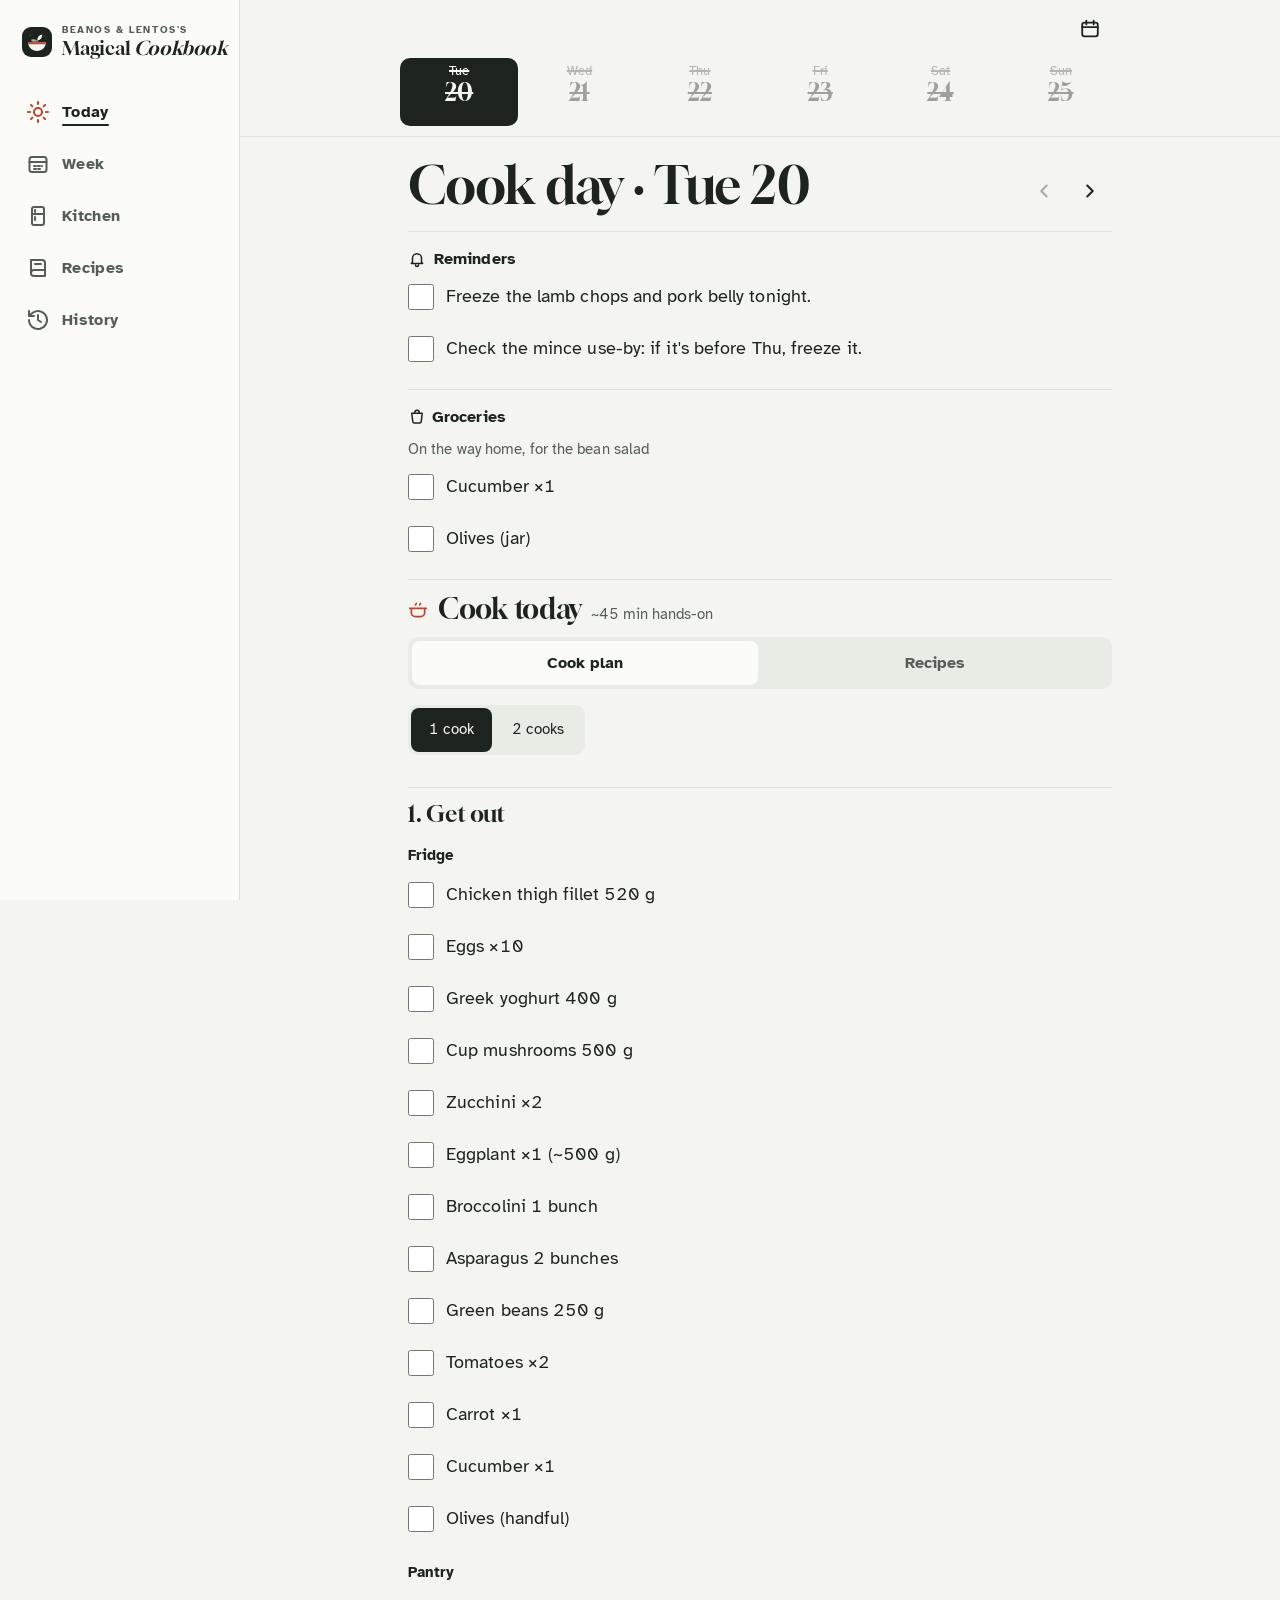
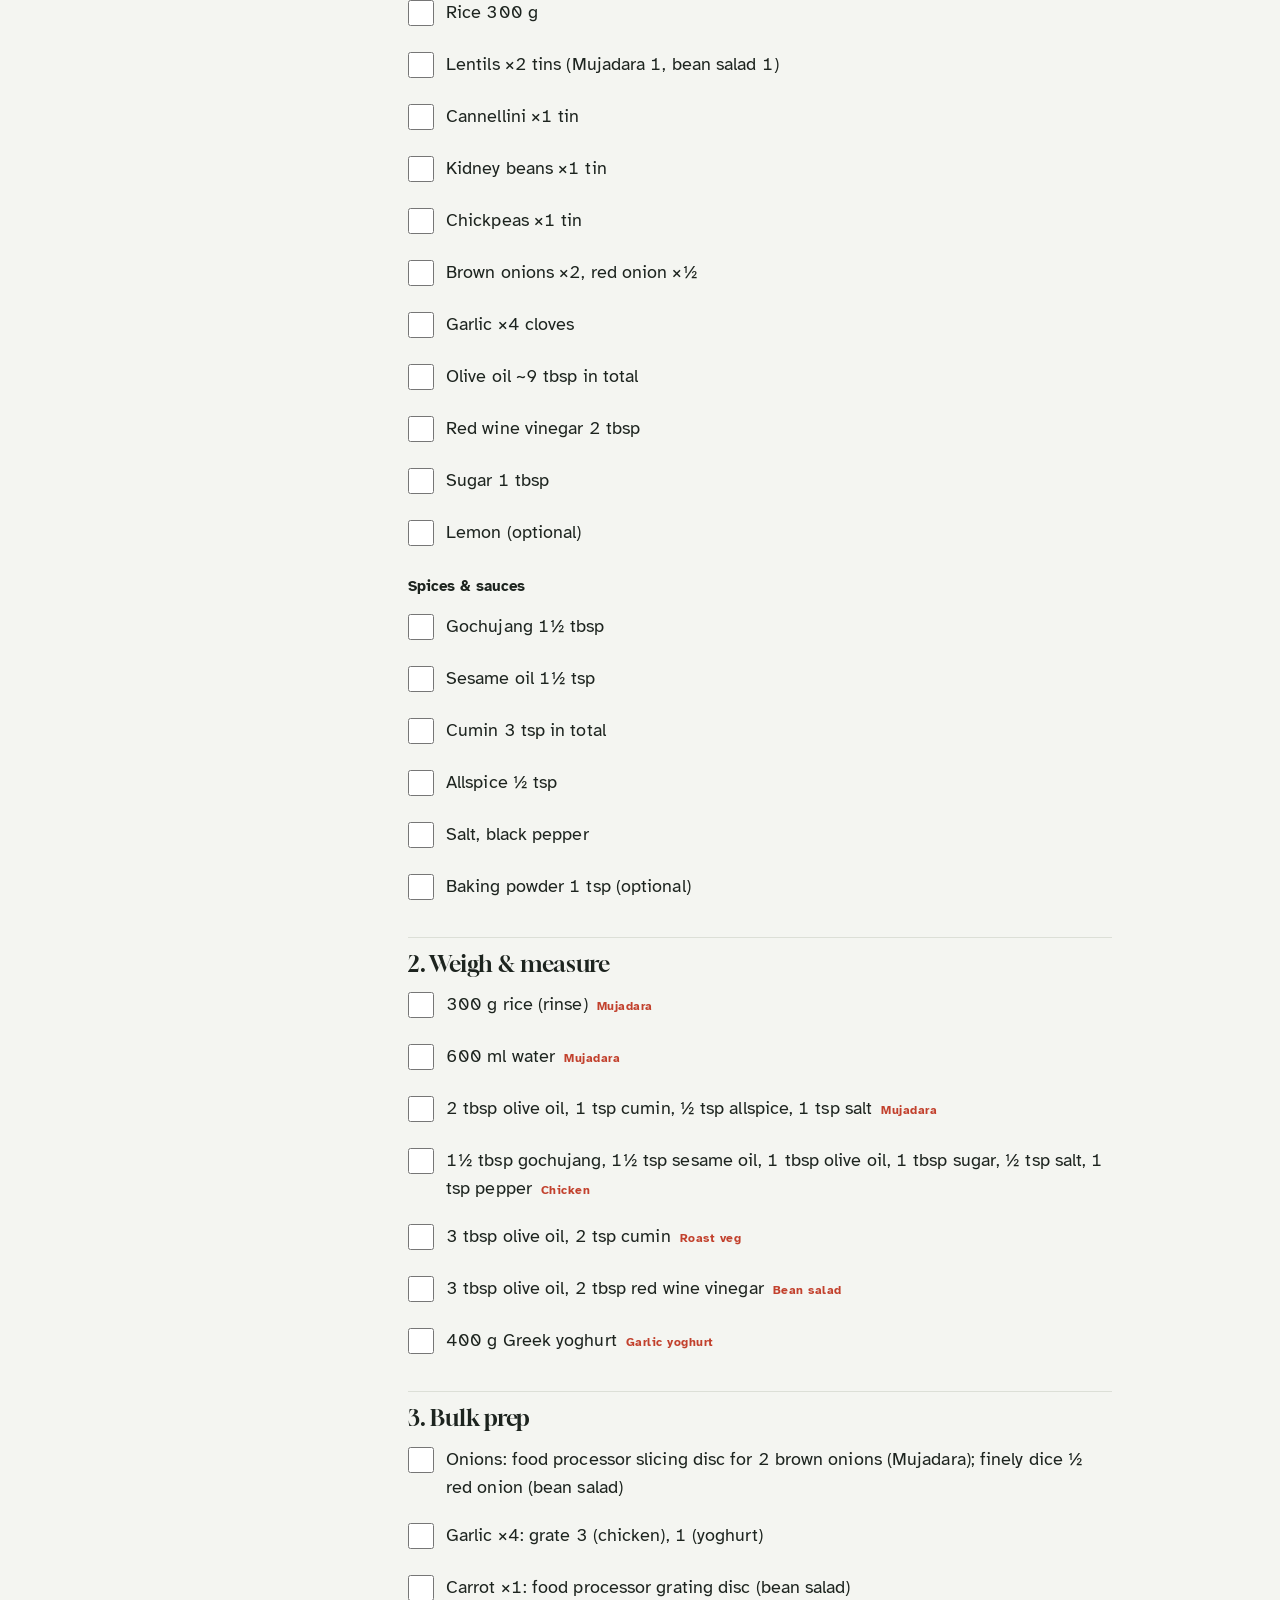
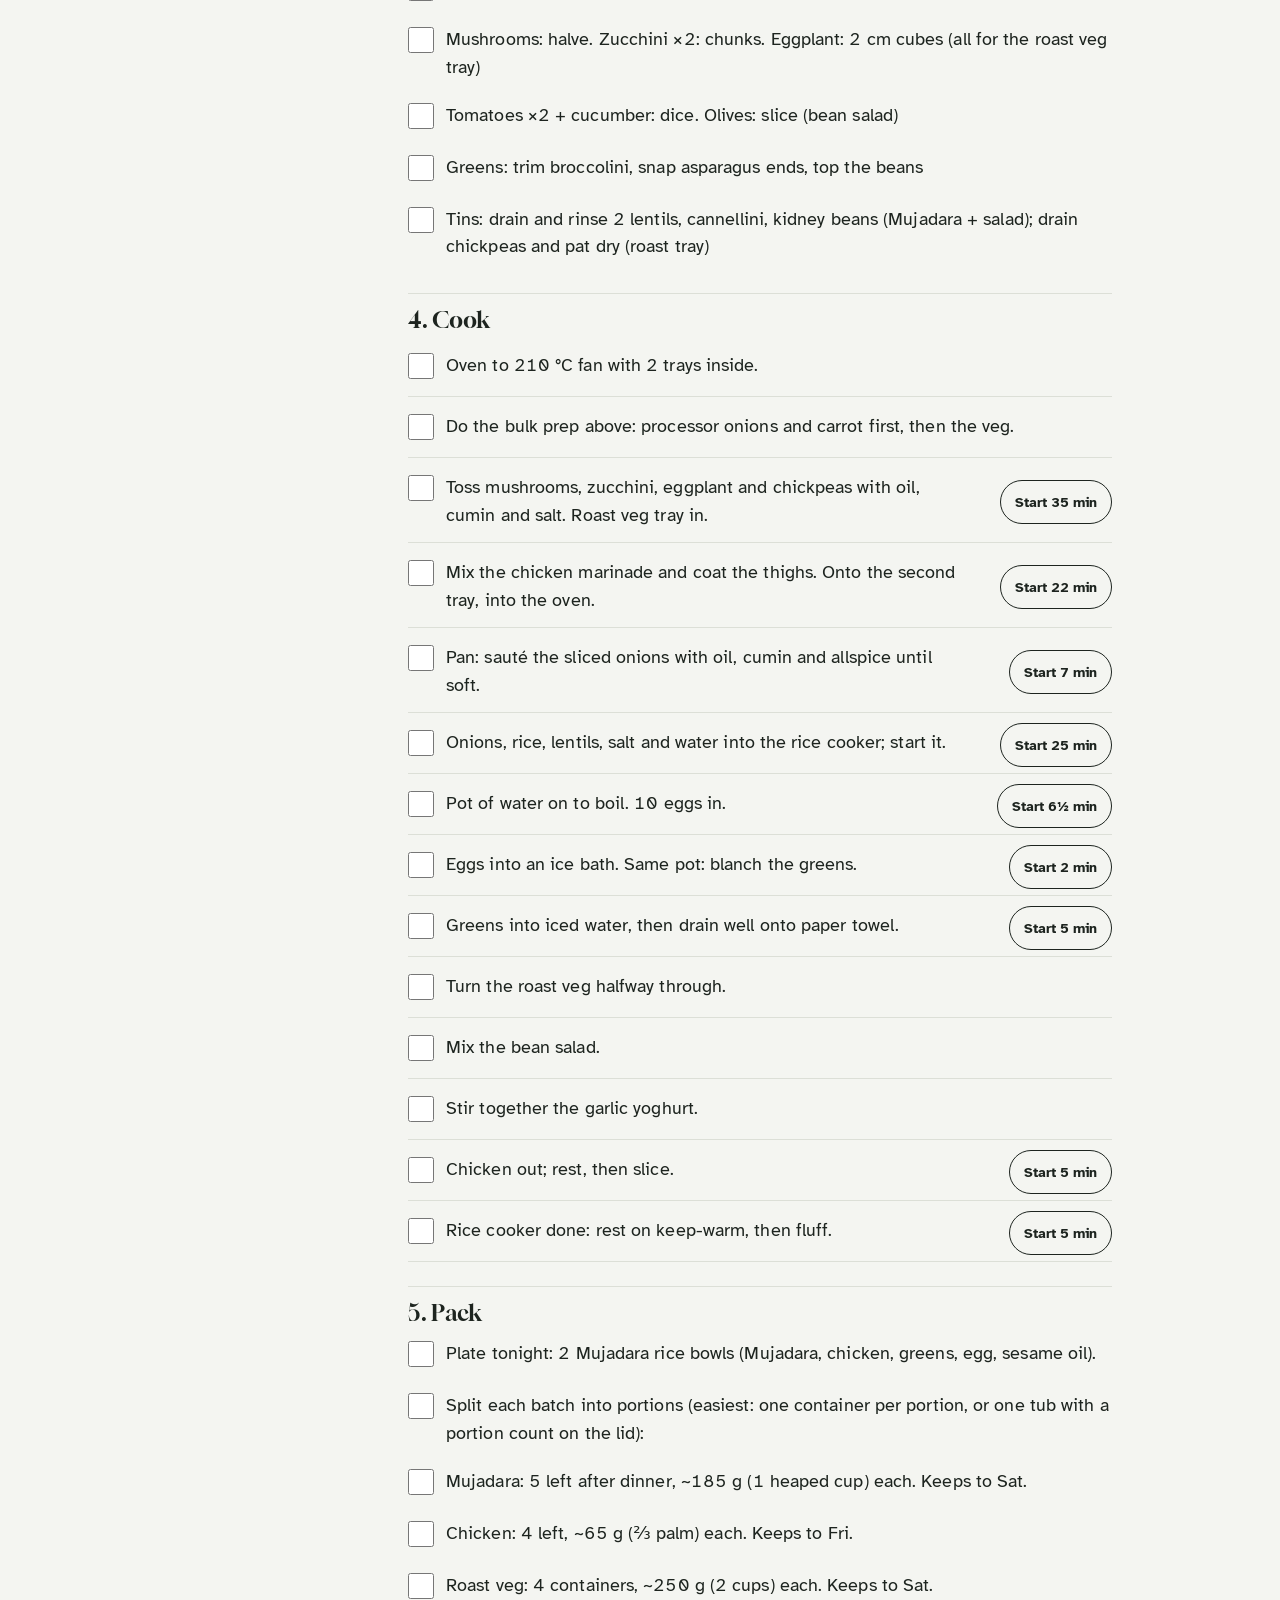
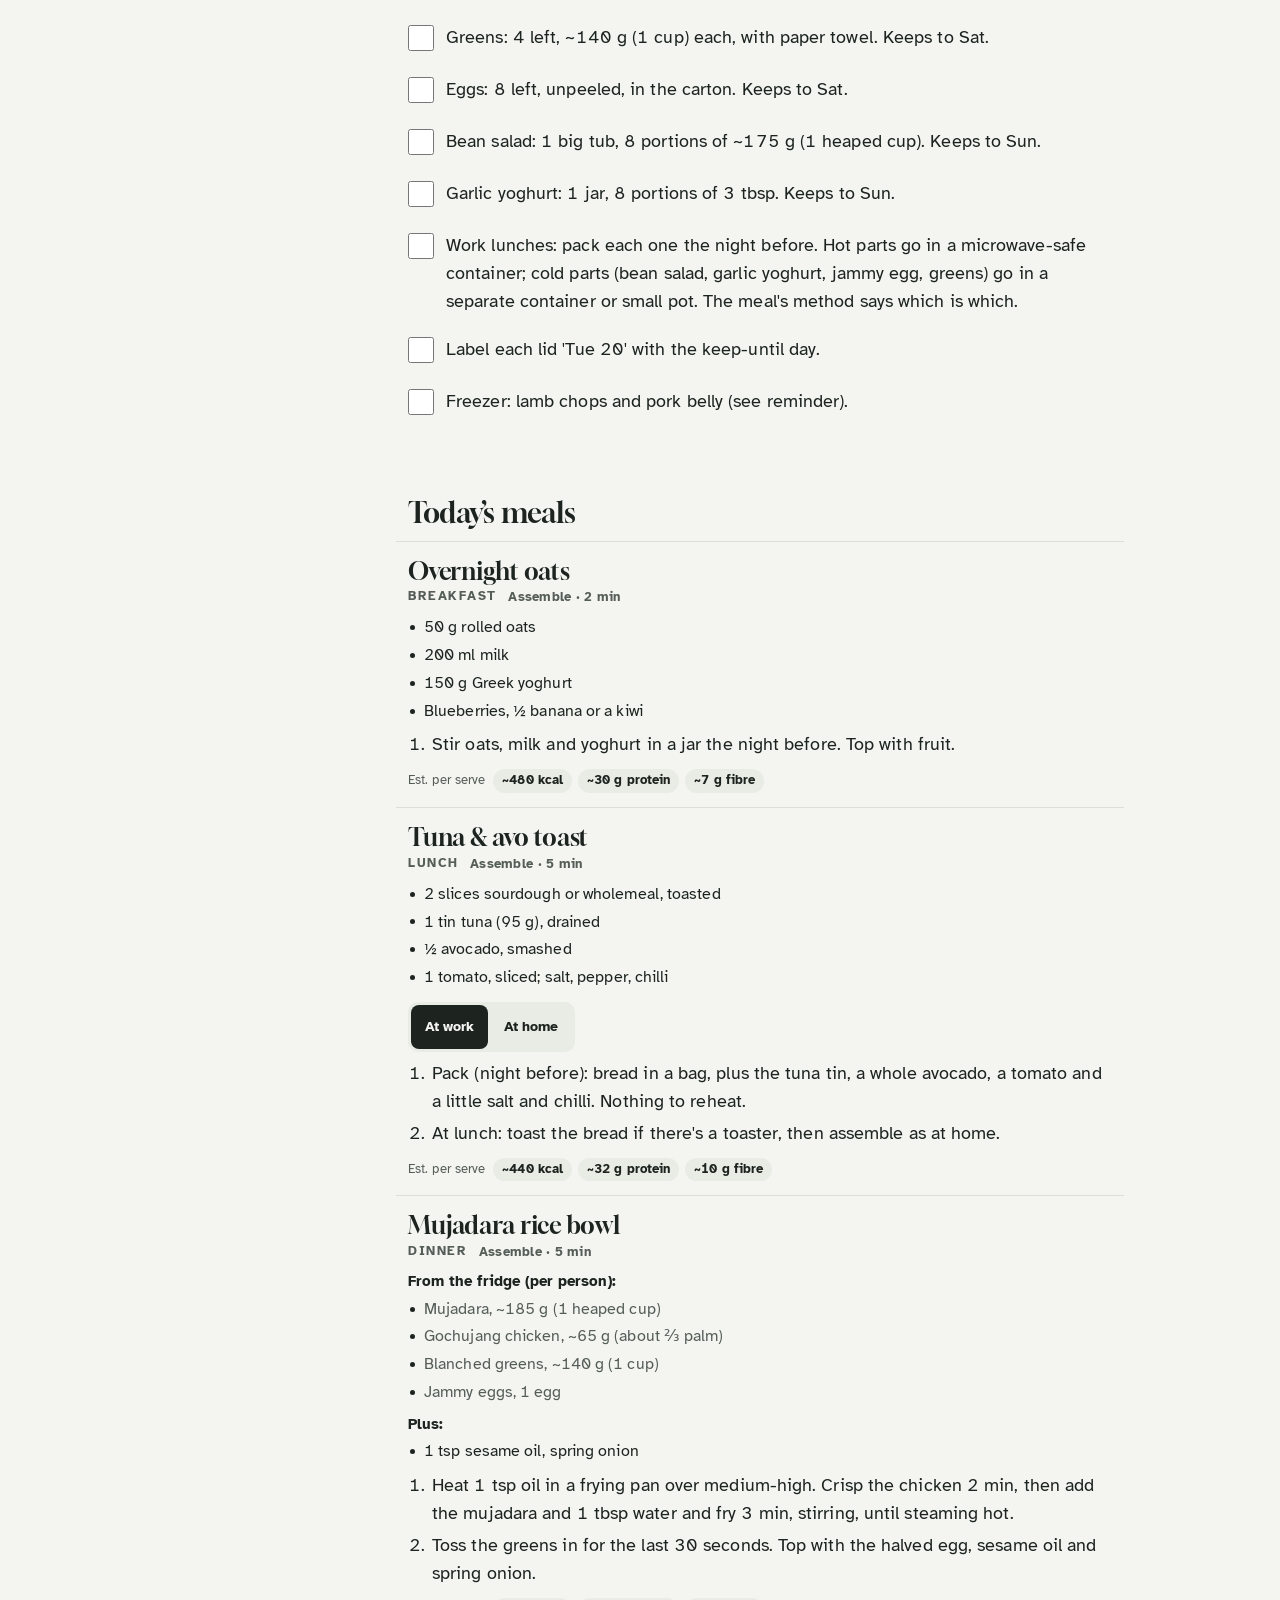
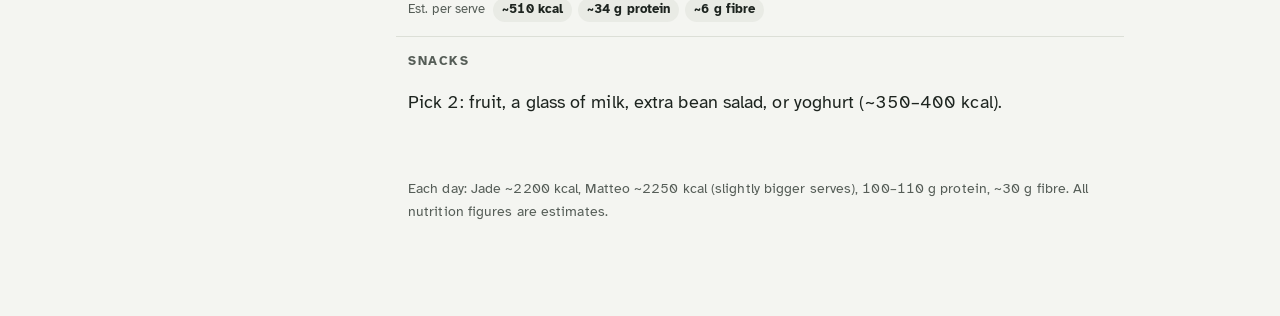
==== index.html @ d1dc0c1d "Cook days: weeknight dinners fold into the cook timeline (Thu mince pasta, ~50 min incl. dinner); we" ====
<!doctype html>
<html lang="en-AU">
<head>
<meta charset="utf-8">
<meta name="viewport" content="width=device-width,initial-scale=1,viewport-fit=cover">
<title>Beanos and Lentos's Magical Cookbook · Tue 20 – Sun 25 Oct 2026</title>
<link rel="preconnect" href="https://fonts.googleapis.com">
<link href="https://fonts.googleapis.com/css2?family=Atkinson+Hyperlegible:ital,wght@0,400;0,700;1,400&family=Gloock&display=swap" rel="stylesheet">
<link rel="icon" href="favicon.svg?v=9c01845cfa" type="image/svg+xml">
<link rel="icon" href="icons/favicon-32.png?v=9c01845cfa" sizes="32x32" type="image/png">
<link rel="apple-touch-icon" href="icons/apple-touch-icon.png?v=9c01845cfa">
<link rel="manifest" href="manifest.webmanifest?v=9c01845cfa">
<meta name="theme-color" content="#f4f5f1">
<meta name="apple-mobile-web-app-capable" content="yes">
<meta name="mobile-web-app-capable" content="yes">
<meta name="apple-mobile-web-app-title" content="Cookbook">
<link rel="stylesheet" href="styles.css?v=9c01845cfa">
</head>
<body>
<nav class="sidenav" aria-label="Sections">
  <a class="sn-brand" href="#today" aria-label="Beanos and Lentos's Magical Cookbook, Today"><img src="favicon.svg?v=9c01845cfa" alt="" width="36" height="36"><span class="sn-wm"><span class="wm-small">Beanos &amp; Lentos's</span><span class="wm-big">Magical <em>Cookbook</em></span></span></a>
  <div class="sn-links">
  <a href="#today" data-nav="today"><svg viewBox="0 0 24 24" width="24" height="24" aria-hidden="true"><circle cx="12" cy="12" r="4" fill="none" stroke="currentColor" stroke-width="2" stroke-linecap="round" stroke-linejoin="round"/><path d="M12 2v2M12 20v2M4.9 4.9l1.4 1.4M17.7 17.7l1.4 1.4M2 12h2M20 12h2M4.9 19.1l1.4-1.4M17.7 6.3l1.4-1.4" fill="none" stroke="currentColor" stroke-width="2" stroke-linecap="round" stroke-linejoin="round"/></svg><span>Today</span></a>
  <a href="#week" data-nav="week"><svg viewBox="0 0 24 24" width="24" height="24" aria-hidden="true"><rect x="3.5" y="5" width="17" height="15" rx="2.5" fill="none" stroke="currentColor" stroke-width="2" stroke-linecap="round" stroke-linejoin="round"/><path d="M3.5 10h17M8 14h2M12 14h2M16 14h0M8 17h2M12 17h2" fill="none" stroke="currentColor" stroke-width="2" stroke-linecap="round" stroke-linejoin="round"/></svg><span>Week</span></a>
  <a href="#kitchen" data-nav="kitchen"><svg viewBox="0 0 24 24" width="24" height="24" aria-hidden="true"><rect x="6" y="3" width="12" height="18" rx="2" fill="none" stroke="currentColor" stroke-width="2" stroke-linecap="round" stroke-linejoin="round"/><path d="M6 10h12M9 6v2M9 13v3" fill="none" stroke="currentColor" stroke-width="2" stroke-linecap="round" stroke-linejoin="round"/></svg><span>Kitchen</span></a>
  <a href="#recipes" data-nav="recipes"><svg viewBox="0 0 24 24" width="24" height="24" aria-hidden="true"><path d="M5 4h11a3 3 0 0 1 3 3v13H8a3 3 0 0 1-3-3z" fill="none" stroke="currentColor" stroke-width="2" stroke-linecap="round" stroke-linejoin="round"/><path d="M5 17a3 3 0 0 1 3-3h11M9 8h6" fill="none" stroke="currentColor" stroke-width="2" stroke-linecap="round" stroke-linejoin="round"/></svg><span>Recipes</span></a>
  <a href="#history" data-nav="history"><svg viewBox="0 0 24 24" width="24" height="24" aria-hidden="true"><path d="M3 12a9 9 0 1 0 3-6.7L3 8" fill="none" stroke="currentColor" stroke-width="2" stroke-linecap="round" stroke-linejoin="round"/><path d="M3 3v5h5M12 7v5l3 2" fill="none" stroke="currentColor" stroke-width="2" stroke-linecap="round" stroke-linejoin="round"/></svg><span>History</span></a>
  </div>
</nav>
<header class="top">
  <div class="bar">
    <img src="favicon.svg?v=9c01845cfa" alt="" width="32" height="32" class="logo">
    <a class="mid wordmark" href="#today" aria-label="Beanos and Lentos's Magical Cookbook, Today"><span class="wm-small">Beanos &amp; Lentos's</span><span class="wm-big">Magical <em>Cookbook</em></span></a>
    <button type="button" class="icon-btn" id="cal-btn" aria-label="Open calendar" aria-expanded="false" aria-controls="cal-pop"><svg viewBox="0 0 24 24" width="22" height="22" aria-hidden="true"><rect x="3.5" y="5" width="17" height="15" rx="2.5" fill="none" stroke="currentColor" stroke-width="2"/><path d="M3.5 10h17M8 3v4M16 3v4" fill="none" stroke="currentColor" stroke-width="2" stroke-linecap="round"/></svg></button>
  </div>
  <div class="pop pop-right" id="cal-pop" role="dialog" aria-label="Calendar" hidden><div id="cal"></div></div>
  <nav class="days" id="days" aria-label="Choose a day"></nav>
</header>
<main>
  <section class="view" id="v-today" aria-labelledby="today-title">
    <div class="dayhead"><h1 id="today-title">Today</h1><button type="button" class="icon-btn" id="day-prev" aria-label="Previous day"><svg viewBox="0 0 24 24" width="22" height="22" aria-hidden="true"><path d="M15 6l-6 6 6 6" fill="none" stroke="currentColor" stroke-width="2.2" stroke-linecap="round" stroke-linejoin="round"/></svg></button><button type="button" class="icon-btn" id="day-next" aria-label="Next day"><svg viewBox="0 0 24 24" width="22" height="22" aria-hidden="true"><path d="M9 6l6 6-6 6" fill="none" stroke="currentColor" stroke-width="2.2" stroke-linecap="round" stroke-linejoin="round"/></svg></button></div>
    <div id="today-body"><noscript><p>Turn on JavaScript to see the plan.</p></noscript></div>
  </section>
  <section class="view" id="v-week" aria-labelledby="week-title" hidden>
    <h1 id="week-title">This week <span class="h-sub">Tue 20 – Sun 25 Oct</span></h1>
    <div id="overview-body"></div>
  </section>
  <section class="view" id="v-kitchen" aria-labelledby="kitchen-title" hidden>
    <h1 id="kitchen-title">Kitchen</h1>
    <section class="block"><h2>In the fridge</h2><div id="fridge"></div></section>
    <section class="block"><h2>Freezer &amp; thaw</h2><div id="freezer"></div></section>
    <section class="block"><h2>Shopping</h2><div id="topup"></div></section>
  </section>
  <section class="view" id="v-recipes" aria-labelledby="recipes-title" hidden>
    <h1 id="recipes-title">Recipes</h1>
    <div id="all-recipes"></div>
  </section>
  <section class="view" id="v-history" aria-labelledby="history-title" hidden>
    <h1 id="history-title">History</h1>
    <ul class="archive" id="weeklist"></ul>
    <div id="repeat" class="repeat"></div>
  </section>
  <p class="small muted foot" id="targets"></p>
</main>
<nav class="tabbar" aria-label="Main">
  <a href="#today" data-nav="today"><svg viewBox="0 0 24 24" width="24" height="24" aria-hidden="true"><circle cx="12" cy="12" r="4" fill="none" stroke="currentColor" stroke-width="2" stroke-linecap="round" stroke-linejoin="round"/><path d="M12 2v2M12 20v2M4.9 4.9l1.4 1.4M17.7 17.7l1.4 1.4M2 12h2M20 12h2M4.9 19.1l1.4-1.4M17.7 6.3l1.4-1.4" fill="none" stroke="currentColor" stroke-width="2" stroke-linecap="round" stroke-linejoin="round"/></svg><span>Today</span></a>
  <a href="#week" data-nav="week"><svg viewBox="0 0 24 24" width="24" height="24" aria-hidden="true"><rect x="3.5" y="5" width="17" height="15" rx="2.5" fill="none" stroke="currentColor" stroke-width="2" stroke-linecap="round" stroke-linejoin="round"/><path d="M3.5 10h17M8 14h2M12 14h2M16 14h0M8 17h2M12 17h2" fill="none" stroke="currentColor" stroke-width="2" stroke-linecap="round" stroke-linejoin="round"/></svg><span>Week</span></a>
  <a href="#kitchen" data-nav="kitchen"><svg viewBox="0 0 24 24" width="24" height="24" aria-hidden="true"><rect x="6" y="3" width="12" height="18" rx="2" fill="none" stroke="currentColor" stroke-width="2" stroke-linecap="round" stroke-linejoin="round"/><path d="M6 10h12M9 6v2M9 13v3" fill="none" stroke="currentColor" stroke-width="2" stroke-linecap="round" stroke-linejoin="round"/></svg><span>Kitchen</span></a>
  <a href="#recipes" data-nav="recipes"><svg viewBox="0 0 24 24" width="24" height="24" aria-hidden="true"><path d="M5 4h11a3 3 0 0 1 3 3v13H8a3 3 0 0 1-3-3z" fill="none" stroke="currentColor" stroke-width="2" stroke-linecap="round" stroke-linejoin="round"/><path d="M5 17a3 3 0 0 1 3-3h11M9 8h6" fill="none" stroke="currentColor" stroke-width="2" stroke-linecap="round" stroke-linejoin="round"/></svg><span>Recipes</span></a>
  <a href="#history" data-nav="history"><svg viewBox="0 0 24 24" width="24" height="24" aria-hidden="true"><path d="M3 12a9 9 0 1 0 3-6.7L3 8" fill="none" stroke="currentColor" stroke-width="2" stroke-linecap="round" stroke-linejoin="round"/><path d="M3 3v5h5M12 7v5l3 2" fill="none" stroke="currentColor" stroke-width="2" stroke-linecap="round" stroke-linejoin="round"/></svg><span>History</span></a>
</nav>

<div class="toast" id="toast" role="status" aria-live="polite" hidden></div>
<a href="#today" class="timer-pill" id="timer-pill" hidden></a>
<script src="weeks/2026-10-20.data.js?v=9c01845cfa"></script>
<script src="weeks.js?v=9c01845cfa"></script>
<script src="app.js?v=9c01845cfa"></script>
</body>
</html>
---- styles.css ----
:root{--bg:#eef1ea;--card:#fff;--ink:#1f2a22;--mute:#4f5a52;--line:#d6ddd2;--acc:#a8402b;--acc-bg:#f7e4de;--herb:#3e6140;--herb-bg:#e1ebdd;--chip:#e4e9e0}
*{box-sizing:border-box}html{-webkit-text-size-adjust:100%}
body{margin:0;font:18px/1.55 "Atkinson Hyperlegible",system-ui,sans-serif;background:var(--bg);color:var(--ink);font-variant-numeric:tabular-nums}
::selection{background:var(--acc);color:#fff}
:focus-visible{outline:3px solid var(--acc);outline-offset:2px;border-radius:6px}
h1,h2,h3{font-family:"Young Serif",Georgia,serif;font-weight:400;line-height:1.2;text-wrap:balance}
h1{font-size:clamp(1.9rem,7vw,2.6rem);margin:20px 0 12px}
h2{font-size:1.4rem;margin:0 0 12px}
h3{font-size:1.2rem;margin:0 0 4px}
h4{font-size:.85rem;text-transform:uppercase;letter-spacing:.06em;color:var(--mute);margin:16px 0 6px}
a{color:var(--acc);text-underline-offset:3px}
.muted{color:var(--mute)}.small{font-size:.9rem}
.top{position:sticky;top:0;z-index:5;background:rgba(238,241,234,.97);border-bottom:1px solid var(--line)}
.bar{max-width:720px;margin:auto;display:flex;justify-content:space-between;align-items:center;padding:8px 16px 0;font-size:.95rem}
.back{font-weight:700;min-height:44px;display:inline-flex;align-items:center}
.back::before{content:"\2190\00a0"}
.range{color:var(--mute)}
.days{max-width:720px;margin:auto;display:grid;grid-template-columns:repeat(6,1fr);gap:6px;padding:8px 16px 12px}
.days button{font:inherit;border:1px solid var(--line);background:var(--card);color:var(--ink);border-radius:12px;padding:6px 0 4px;min-height:58px;cursor:pointer;display:flex;flex-direction:column;align-items:center;line-height:1.15}
.days button span{font-size:.8rem;color:var(--mute)}
.days button b{font-size:1.2rem}
.days button i{font-style:normal;font-size:.75rem;font-weight:700;color:var(--acc)}
.days button[aria-pressed=true]{background:var(--ink);border-color:var(--ink);color:#fff}
.days button[aria-pressed=true] span,.days button[aria-pressed=true] i{color:#fff}
main{max-width:720px;margin:auto;padding:0 16px 48px}
section{margin:0 0 28px}
.remind{background:var(--acc-bg);border-radius:12px;padding:12px 16px;margin:0 0 24px}
.remind strong{color:var(--acc)}
.remind ul{margin:4px 0 0}
.meal,.recipe{background:var(--card);border:1px solid var(--line);border-radius:14px;padding:16px;margin:0 0 12px}
.slot{margin:0 0 2px;font-weight:700;color:var(--herb);font-size:.9rem;text-transform:uppercase;letter-spacing:.05em}
.slot .muted{text-transform:none;letter-spacing:0;font-weight:400}
.uses{margin:2px 0 8px;font-size:.92rem;color:var(--mute)}
.meta{margin:0 0 4px;color:var(--mute);font-size:.92rem}
ul,ol{padding-left:1.3em;margin:6px 0}li{margin:4px 0}
ul.plain{list-style:disc}
.check{list-style:none;padding:0}
.check label{display:flex;gap:12px;align-items:flex-start;padding:6px 0;min-height:44px;cursor:pointer}
.check input{width:22px;height:22px;margin:2px 0 0;accent-color:var(--herb);flex:none}
.check input:checked+span{color:var(--mute);text-decoration:line-through}
ol.order{background:var(--card);border:1px solid var(--line);border-radius:14px;padding:12px 16px 12px 2.2em;margin:0}
ol.order li{margin:10px 0;padding-left:4px}
ol.order li::marker{font-weight:700;color:var(--acc)}
.quick{color:var(--ink)}
.nut{margin:10px 0 0;padding-top:8px;border-top:1px dashed var(--line);font-size:.88rem;color:var(--mute)}
.below{border-top:1px solid var(--line);padding-top:24px}
.scroll{overflow-x:auto}
table{width:100%;border-collapse:collapse;background:var(--card);border:1px solid var(--line);border-radius:12px;overflow:hidden;font-size:.95rem}
th,td{text-align:left;padding:10px;border-bottom:1px solid var(--line);vertical-align:top}
thead th{background:var(--chip)}
tbody th{white-space:nowrap;font-weight:700}
.fridge{list-style:none;padding:0}
.fridge li{display:flex;justify-content:space-between;gap:12px;padding:8px 0;border-bottom:1px solid var(--line)}
.ref details{background:var(--card);border:1px solid var(--line);border-radius:12px;margin:0 0 8px}
.ref summary{padding:12px 16px;min-height:44px;cursor:pointer;font-weight:700}
.ref .recipe,.ref .meal{border:0;margin:0;padding-top:0}
.ref .recipe h3,.ref .meal h3,.ref .meal .slot{display:none}
.two{display:grid;gap:20px}
@media (min-width:600px){.two{grid-template-columns:1fr 1fr}}
.quiet details summary{cursor:pointer;color:var(--mute);min-height:44px;display:flex;align-items:center}
.btn{display:inline-flex;align-items:center;min-height:44px;background:var(--acc);color:#fff;padding:10px 18px;border-radius:99px;font:700 .95rem "Atkinson Hyperlegible",system-ui,sans-serif;border:0;cursor:pointer}
.btn:hover{background:#8c3423}
.foot{margin-top:24px}
.archive{list-style:none;padding:0}
.archive li{border-bottom:1px solid var(--line)}
.archive a{display:block;padding:12px 0;text-decoration:none;color:var(--ink)}
.archive a b{color:var(--acc)}
.archive a span{display:block;font-size:.9rem;color:var(--mute)}
.grp{font:700 .85rem "Atkinson Hyperlegible",system-ui,sans-serif;text-transform:uppercase;letter-spacing:.06em;color:var(--mute);margin:16px 0 6px}
/* header controls */
.bar{display:grid;grid-template-columns:44px 1fr 44px;gap:8px;align-items:center;padding:8px 16px 0}
.mid{display:flex;flex-direction:column;align-items:center;line-height:1.2}
.mid .back{min-height:28px;font-size:.88rem}
.icon-btn{width:44px;height:44px;display:inline-flex;align-items:center;justify-content:center;border:1px solid var(--line);background:var(--card);color:var(--ink);border-radius:12px;cursor:pointer;font:inherit;font-size:1.3rem}
.icon-btn:hover,.icon-btn[aria-expanded=true]{border-color:var(--ink)}
.icon-btn.sm{width:40px;height:40px;border:0;background:none}
.top{position:sticky}
.pop{position:absolute;top:56px;z-index:10;background:var(--card);border:1px solid var(--line);border-radius:14px;box-shadow:0 4px 8px rgba(31,42,34,.08),0 16px 40px rgba(31,42,34,.14);padding:10px}
.pop-left{left:12px;min-width:220px}
.pop-right{right:12px;width:min(320px,calc(100vw - 24px))}
.top .bar,.top .pop{max-width:none}
.anchor{scroll-margin-top:150px}
html{scroll-behavior:smooth}
@media (prefers-reduced-motion:reduce){html{scroll-behavior:auto}}
/* calendar */
.cal-head{display:flex;align-items:center;justify-content:space-between;margin-bottom:6px}
.cal-grid{display:grid;grid-template-columns:repeat(7,1fr);gap:3px;text-align:center}
.dow{font-size:.78rem;color:var(--mute);padding:4px 0}
.cal-grid .day{font:inherit;font-size:.95rem;aspect-ratio:1;min-height:38px;display:flex;align-items:center;justify-content:center;border-radius:10px;border:1px solid transparent;background:none;color:var(--ink);text-decoration:none;position:relative;cursor:pointer}
.cal-grid .day[disabled]{color:#5f6a62;opacity:.75;cursor:default}
.cal-grid .plan{background:var(--herb-bg);color:var(--herb);font-weight:700}
.cal-grid .past{background:var(--chip);color:var(--ink)}
.cal-grid .cook::after{content:"";position:absolute;bottom:5px;width:6px;height:6px;border-radius:50%;background:var(--acc)}
.cal-grid .today{border-color:var(--acc);border-width:2px}
.cal-grid .sel{background:var(--ink);color:#fff}
.cal-key{display:flex;align-items:center;gap:6px;flex-wrap:wrap;font-size:.8rem;color:var(--mute);margin:10px 0 0}
.k{display:inline-block;width:12px;height:12px;border-radius:4px;margin-left:6px}
.k.plan{background:var(--herb-bg)}.k.cook{background:var(--acc);border-radius:50%;width:8px;height:8px}.k.today{border:2px solid var(--acc)}
/* grocery reminders */
.grocery{background:var(--herb-bg);border-radius:12px;padding:12px 16px;margin:0 0 24px}
.remind + .grocery{margin-top:-12px}
.grocery:first-child{margin-top:0}
.grocery strong{display:inline-flex;align-items:center;gap:6px;color:var(--herb)}
.grocery ul{margin:4px 0 0}
/* night-before */
.nightb{background:var(--card);border:2px solid var(--herb);border-radius:12px;padding:12px 16px;margin:0 0 24px}
.nightb strong{color:var(--herb)}
/* cook plan */
.tabs{display:flex;gap:4px;background:var(--chip);border-radius:12px;padding:4px;margin:0 0 16px}
.tabs button{flex:1;font:700 1rem "Atkinson Hyperlegible",system-ui,sans-serif;min-height:44px;border:0;border-radius:9px;background:none;color:var(--mute);cursor:pointer}
.tabs button[aria-selected=true]{background:var(--card);color:var(--ink);box-shadow:0 1px 3px rgba(31,42,34,.12)}
.seg{display:inline-flex;gap:2px;padding:3px;border:1px solid var(--line);border-radius:99px;background:var(--card);margin:0 0 8px}
.seg button{font:inherit;font-size:.95rem;min-height:40px;padding:0 18px;border:0;border-radius:99px;background:var(--card);color:var(--ink);cursor:pointer}
.seg button[aria-pressed=true]{background:var(--ink);color:#fff}
.step-h{font-size:1.25rem;margin:24px 0 6px;padding-top:12px;border-top:1px solid var(--line)}
.rtag{display:inline-block;font-size:.8rem;font-weight:700;color:var(--herb);background:var(--herb-bg);padding:1px 8px;border-radius:99px;margin-left:4px}
ol.cooklist{list-style:none;padding:0;counter-reset:c}
ol.cooklist li{display:flex;flex-wrap:wrap;align-items:center;gap:4px 10px;border-bottom:1px solid var(--line);padding:4px 0}
ol.cooklist li label{flex:1 1 220px}
.timer{font:700 .9rem "Atkinson Hyperlegible",system-ui,sans-serif;min-height:44px;padding:0 14px;border-radius:99px;border:1px solid var(--acc);background:var(--card);color:var(--acc);cursor:pointer;margin-left:34px;font-variant-numeric:tabular-nums}
.timer.run{background:var(--acc);color:#fff}
.timer.done{background:var(--herb);border-color:var(--herb);color:#fff}
.lanes{display:grid;gap:16px}
@media (min-width:640px){.lanes{grid-template-columns:1fr 1fr}}
.lane{background:var(--card);border:1px solid var(--line);border-radius:12px;padding:4px 12px 8px}
.lane h4{margin-top:10px}
/* out */
.meal.out{background:transparent;border-style:dashed}
.meal.out h3,.ov-slot.out .ov-meal{color:var(--mute)}
.out-note{margin:0;font-weight:700;color:var(--acc)}
.out-cell{color:var(--mute)}
/* overview */
.ov{display:grid;gap:12px}
@media (min-width:700px){.ov{grid-template-columns:1fr 1fr}}
.ov-day{background:var(--card);border:1px solid var(--line);border-radius:14px;padding:12px 14px}
.ov-day h3{margin-bottom:6px}
.ov-slot{border-top:1px solid var(--line);padding:8px 0}
.ov-meal{margin:0;font-weight:700}
.ov-refs{margin:2px 0;font-size:.9rem}
.ov-out{display:flex;align-items:center;gap:10px;min-height:44px;font-size:.95rem;cursor:pointer}
.ov-out input{width:22px;height:22px;accent-color:var(--acc)}
.ov-note input,#ov-text{width:100%;font:inherit;font-size:1rem;padding:10px 12px;border:1px solid var(--line);border-radius:10px;background:var(--bg);color:var(--ink)}
.sr{position:absolute;width:1px;height:1px;overflow:hidden;clip:rect(0 0 0 0);white-space:nowrap}
.tag{display:inline-block;font:700 .78rem "Atkinson Hyperlegible",system-ui,sans-serif;color:var(--herb);background:var(--herb-bg);padding:2px 8px;border-radius:99px;vertical-align:middle}
.tag.p{color:var(--acc);background:var(--acc-bg)}
/* toast + timer pill */
.toast{position:fixed;left:50%;bottom:20px;transform:translate(-50%,8px);opacity:0;pointer-events:none;max-width:calc(100vw - 32px);background:var(--ink);color:#fff;font:700 .95rem "Atkinson Hyperlegible",system-ui,sans-serif;padding:12px 18px;border-radius:12px;z-index:20;box-shadow:0 8px 24px rgba(31,42,34,.25);transition:opacity .25s ease,transform .25s cubic-bezier(.16,1,.3,1)}
.toast.show{opacity:1;transform:translate(-50%,0)}
@media (prefers-reduced-motion:reduce){.toast{transition:none}}
.timer-pill{position:fixed;right:16px;bottom:20px;z-index:15;background:var(--acc);color:#fff;font-weight:700;padding:12px 16px;border-radius:99px;text-decoration:none;box-shadow:0 4px 14px rgba(31,42,34,.25)}
/* collapsible recipe cards */
.rbar{display:flex;justify-content:space-between;align-items:center;gap:12px;margin:0 0 6px}
.rprog{margin:0;font-weight:700}
.linkbtn{font:700 .95rem "Atkinson Hyperlegible",system-ui,sans-serif;background:none;border:0;color:var(--acc);min-height:44px;padding:0 4px;cursor:pointer;text-decoration:underline;text-underline-offset:3px}
.rmeter{height:6px;background:var(--chip);border-radius:99px;overflow:hidden;margin:0 0 14px}
.rmeter span{display:block;height:100%;background:var(--herb);border-radius:99px;transition:width .4s cubic-bezier(.16,1,.3,1)}
.rcard{background:var(--card);border:1px solid var(--line);border-radius:14px;margin:0 0 10px;transition:background-color .3s ease-out,border-color .3s ease-out}
.rhead{display:flex;align-items:stretch}
.dtick{display:flex;align-items:center;justify-content:center;width:60px;flex:none;cursor:pointer;position:relative}
.dtick input{position:absolute;opacity:0;width:44px;height:44px;margin:0;cursor:pointer}
.dtick .box{width:30px;height:30px;border:2px solid var(--herb);border-radius:9px;display:flex;align-items:center;justify-content:center;color:#fff;transition:background-color .2s ease-out}
.dtick .box path{stroke-dasharray:24;stroke-dashoffset:24;transition:stroke-dashoffset .35s cubic-bezier(.16,1,.3,1) .05s}
.dtick input:checked+.box{background:var(--herb)}
.dtick input:checked+.box path{stroke-dashoffset:0}
.dtick input:focus-visible+.box{outline:3px solid var(--acc);outline-offset:2px}
.rtoggle{flex:1;display:grid;grid-template-columns:1fr auto;grid-template-rows:auto auto;column-gap:8px;align-items:center;text-align:left;font:inherit;color:var(--ink);background:none;border:0;padding:12px 14px 12px 0;min-height:64px;cursor:pointer}
.rname{font-family:"Young Serif",Georgia,serif;font-size:1.15rem;line-height:1.25}
.rmeta{grid-row:2;font-size:.88rem;color:var(--mute)}
.chev{grid-row:1/3;grid-column:2;color:var(--mute);transition:transform .3s cubic-bezier(.16,1,.3,1)}
.rcard.open .chev{transform:rotate(180deg)}
.rbody{display:grid;grid-template-rows:0fr;transition:grid-template-rows .35s cubic-bezier(.16,1,.3,1)}
.rcard.open .rbody{grid-template-rows:1fr}
.rin{overflow:hidden}
.rin .recipe{border:0;margin:0;padding:0 16px 16px}
.rcard.done{background:var(--bg);border-color:var(--herb-bg)}
.rcard.done .rname{color:var(--mute);text-decoration:line-through;text-decoration-thickness:2px}
.confetti{position:fixed;inset:0;width:100%;height:100%;pointer-events:none;z-index:30}
@keyframes pulse{0%{box-shadow:0 0 0 0 rgba(62,97,64,.45)}100%{box-shadow:0 0 0 14px rgba(62,97,64,0)}}
.rcard.pulse{animation:pulse .8s ease-out}
@media (prefers-reduced-motion:reduce){.rbody,.chev,.rmeter span,.dtick .box path{transition:none}}
.uses-h{margin:4px 0 0;font-size:.9rem;font-weight:700;color:var(--herb)}
ul.uses{margin:2px 0 8px;padding-left:1.2em;font-size:.95rem}
ul.uses li{margin:2px 0}
.fridge li{display:block}
.fr-top{display:flex;justify-content:space-between;gap:12px}
.fr-por{margin:2px 0 0;font-size:.9rem;color:var(--mute)}
/* cook-day done collapse */
.cookbody{display:grid;grid-template-rows:1fr;transition:grid-template-rows .4s cubic-bezier(.16,1,.3,1),opacity .3s ease-out}
.cookwrap.collapsed .cookbody{grid-template-rows:0fr;opacity:0}
.cookbar{width:100%;display:flex;align-items:center;gap:10px;min-height:56px;padding:10px 16px;margin:0 0 20px;border:1px solid var(--herb);border-radius:14px;background:var(--herb-bg);color:var(--herb);font:700 1rem "Atkinson Hyperlegible",system-ui,sans-serif;text-align:left;cursor:pointer}
.cookbar svg{flex:none;background:var(--herb);color:#fff;border-radius:50%;padding:3px}
.cb-t{flex:1;color:var(--ink)}
.cb-a{font-size:.9rem;color:var(--herb);text-decoration:underline;text-underline-offset:3px;white-space:nowrap}
@media (prefers-reduced-motion:reduce){.cookbody{transition:none}}
/* tickable reminder boxes */
.tb{padding:0;overflow:hidden}
.tb-body{display:grid;grid-template-rows:1fr;transition:grid-template-rows .4s cubic-bezier(.16,1,.3,1)}
.tb.collapsed .tb-body{grid-template-rows:0fr}
.tb .rin{padding:12px 16px 6px}
.tb.collapsed .rin{padding-top:0;padding-bottom:0}
.tb-title{display:flex;flex-wrap:wrap;align-items:center;gap:6px}
.tb-sub{flex-basis:100%;font-weight:400;color:var(--ink);font-size:.95rem}
.tb-list{margin:4px 0 0}
.tb-list label{min-height:48px;align-items:center}
.tb-list input{width:24px;height:24px;margin:0}
.tb-list li.tb-pop span{animation:tbpop .45s cubic-bezier(.16,1,.3,1)}
@keyframes tbpop{0%{transform:scale(1)}40%{transform:scale(1.05)}100%{transform:scale(1)}}
.tb-bar{width:100%;display:flex;align-items:center;gap:10px;min-height:52px;padding:10px 16px;border:0;font:700 1rem "Atkinson Hyperlegible",system-ui,sans-serif;text-align:left;cursor:pointer;color:var(--herb);
  background:var(--herb-bg) radial-gradient(circle at 1px 1px,rgba(62,97,64,.12) 1px,transparent 1.5px) 0 0/12px 12px}
.tb-bar[hidden]{display:none}
.tb-bar svg{flex:none;background:var(--herb);color:#fff;border-radius:50%;padding:3px;width:24px;height:24px}
.tb-msg{flex:1;color:var(--ink)}
.tb-a{font-size:.9rem;text-decoration:underline;text-underline-offset:3px}
.remind.tb .tb-bar{color:var(--acc)}
.tb.is-done{background:var(--herb-bg)}
.plainbox{margin:0}
@media (prefers-reduced-motion:reduce){.tb-body{transition:none}.tb-list li.tb-pop span{animation:none}}
.tb-body>.rin,.cookbody>.rin,.rbody>.rin{min-height:0}
/* ---- Tabs layout ---- */
body{padding-bottom:calc(76px + env(safe-area-inset-bottom))}
.top{padding-top:env(safe-area-inset-top)}
.logo{width:32px;height:32px;border-radius:8px;justify-self:center}
.mid .range{font-weight:700;color:var(--ink)}
.view h1{margin-top:20px}
.block{margin:0 0 28px}
.block h2{margin-top:8px}
.tabbar{position:fixed;left:0;right:0;bottom:0;z-index:12;display:grid;grid-template-columns:repeat(5,1fr);background:rgba(255,255,255,.97);border-top:1px solid var(--line);padding:4px 4px calc(4px + env(safe-area-inset-bottom));box-shadow:0 -4px 16px rgba(31,42,34,.06)}
.tabbar a{display:flex;flex-direction:column;align-items:center;justify-content:center;gap:2px;min-height:56px;border-radius:12px;text-decoration:none;color:var(--mute);font-size:.8rem;font-weight:700}
.tabbar a[aria-current=page]{color:var(--herb);background:var(--herb-bg)}
.tabbar a:hover{color:var(--ink)}
.timer-pill{bottom:calc(84px + env(safe-area-inset-bottom))}
.toast{bottom:calc(90px + env(safe-area-inset-bottom))}
.days a{font:inherit;border:1px solid var(--line);background:var(--card);color:var(--ink);border-radius:12px;padding:6px 0 4px;min-height:58px;display:flex;flex-direction:column;align-items:center;line-height:1.15;text-decoration:none}
.days a span{font-size:.8rem;color:var(--mute)}
.days a b{font-size:1.2rem}
.days a i{font-style:normal;font-size:.75rem;font-weight:700;color:var(--acc)}
.days a[aria-current=true]{background:var(--ink);border-color:var(--ink);color:#fff}
.days a[aria-current=true] span,.days a[aria-current=true] i{color:#fff}
/* ---- Unified collapsible ---- */
.cx{background:var(--card);border:1px solid var(--line);border-radius:14px;margin:0 0 10px}
.cx-h{width:100%;display:grid;grid-template-columns:1fr auto;grid-template-rows:auto auto;column-gap:8px;align-items:center;text-align:left;font:inherit;color:var(--ink);background:none;border:0;padding:12px 14px 12px 16px;min-height:60px;cursor:pointer}
.cx-t{font-family:"Young Serif",Georgia,serif;font-size:1.12rem;line-height:1.25}
.cx-m{grid-row:2;font-size:.88rem;color:var(--mute)}
.cx-h .chev{grid-row:1/3;grid-column:2}
.cx.open .chev,.tb:not(.collapsed) .tb-bar .chev,.cookwrap:not(.collapsed) .cookbar .chev{transform:rotate(180deg)}
.chev{color:var(--mute);transition:transform .3s cubic-bezier(.16,1,.3,1);flex:none}
.cx-b{display:grid;grid-template-rows:0fr;transition:grid-template-rows .35s cubic-bezier(.16,1,.3,1)}
.cx.open .cx-b{grid-template-rows:1fr}
.cx-b>.rin{min-height:0}
.cx .recipe,.cx .meal{border:0;margin:0;padding:0 16px 16px;background:none}
.cx .meal .slot{display:none}
h2.grp{font-size:1.2rem;margin:20px 0 10px}
.ov-refs{list-style:none;padding:0;margin:4px 0;font-size:.92rem}
.ov-refs li{margin:2px 0}
.ov-daylink{color:var(--ink);text-decoration:none}
.fr-top a{color:var(--ink);text-decoration-color:var(--line)}
.nightb.tb{border:2px solid var(--herb);padding:0}
.nightb .tb-title{color:var(--herb)}
@media (prefers-reduced-motion:reduce){.cx-b,.chev{transition:none}}
.cx-wrap{margin:0;font:inherit}
.ov-h{font-size:1.2rem;margin:0 0 6px}
/* ---- day header with arrows ---- */
body:not([data-view="today"]) .days{display:none}
.dayhead{display:grid;grid-template-columns:44px 1fr 44px;align-items:center;gap:8px;margin:16px 0 12px}
.dayhead h1{margin:0;text-align:center}
.dayhead .icon-btn:disabled{opacity:.35;cursor:default}
/* ---- desktop menu ---- */
@media (min-width:1024px){
  .tabbar{display:none}
  body{padding-bottom:32px}
  .logo{display:none}
  .timer-pill{bottom:24px}.toast{bottom:24px}
}
/* ---- container hierarchy: one level of cards, one done-bar pattern ---- */
.tb-bar,.cookbar{display:flex;align-items:center;gap:12px;width:100%;min-height:56px;padding:12px 16px;margin:0;border:0;border-radius:14px;
  background:var(--herb-bg);color:var(--ink);font:700 1rem "Atkinson Hyperlegible",system-ui,sans-serif;text-align:left;cursor:pointer}
.tb-bar:hover,.cookbar:hover{background:#d5e3d0}
.tb-msg,.cb-t{flex:1;color:var(--ink)}
.tb-a,.cb-a{font-size:.9rem;font-weight:700;color:var(--herb);text-decoration:none}
.tb-bar svg:first-child,.cookbar svg:first-child{flex:none;width:24px;height:24px;padding:3px;border-radius:50%;background:var(--herb);color:#fff}
.tb-bar .chev,.cookbar .chev{color:var(--herb)}
.tb.is-done{background:var(--herb-bg);border:0}
.tb.is-done:not(.collapsed) .tb-bar{border-radius:14px 14px 0 0}
.remind.tb.is-done .tb-bar{color:var(--ink)}
.cookwrap{margin:0 0 24px}
.cookwrap .cookbar{margin:0 0 16px}
.cookwrap.collapsed .cookbar{margin:0}
.cook > h2{margin-top:0}
.lane{background:none;border:0;border-radius:0;padding:0}
.lane h4{margin:8px 0 4px;padding-bottom:6px;border-bottom:2px solid var(--herb-bg)}
.rin .recipe{background:none}
.nightb.tb{border:2px solid var(--herb)}
.nightb.tb.is-done{border:0}
/* ---- top-of-Today boxes: one container style, tint + icon differ ---- */
:root{--stone-bg:#efece6;--stone:#5b554c;--dusk-bg:#e8ecf1;--dusk:#3d4f66}
.tb{border:0!important;border-radius:14px;margin:0 0 16px;padding:0}
.tb .rin{padding:14px 16px 8px}
.tb-title{display:flex;align-items:center;gap:8px;font-weight:700;font-size:1rem}
.tb-title .ic,.tb-title svg{flex:none}
.remind.tb{background:var(--stone-bg)}
.remind.tb .tb-title,.remind strong{color:var(--stone)}
.grocery.tb{background:var(--herb-bg)}
.grocery.tb .tb-title{color:var(--herb)}
.nightb.tb{background:var(--dusk-bg)}
.nightb.tb .tb-title{color:var(--dusk)}
.tb.is-done{background:var(--herb-bg)}
.tb-sub{flex-basis:100%;font-weight:400;color:var(--ink);font-size:.95rem;margin-top:2px}
.tb-title{flex-wrap:wrap}
.sec-h{display:flex;align-items:center;gap:8px}
.sec-h .ic{color:var(--acc);flex:none}
.cook{background:var(--card);border-radius:14px;padding:16px;border:1px solid var(--line)}
.cook .rcard{border-color:var(--line)}
.cookwrap .cookbar{border-radius:14px}

/* =====================================================================
   Redesign layer: "Magical Cookbook". Restrained palette, one accent
   (tomato), serif display (Gloock) + Atkinson Hyperlegible
   text, rules instead of boxes, one card level at most.
   ===================================================================== */
:root{--bg:#f4f5f1;--card:#fbfbf8;--ink:#1d241f;--mute:#555d57;--line:#dcdfd7;--acc:#c2412d;--acc-bg:#f5e4df;
  --herb:#2f3d33;--herb-bg:#e6e9e2;--chip:#e9ebe5;--stone-bg:transparent;--stone:#1d241f;--dusk-bg:transparent;--dusk:#1d241f;
  --display:"Gloock",Georgia,serif;--text:"Atkinson Hyperlegible",system-ui,sans-serif}
body{font-family:var(--text);background:var(--bg);color:var(--ink);letter-spacing:.005em}
h1,h2,h3,.rname,.cx-t,.wm-big{font-family:var(--display);font-weight:400;letter-spacing:-.01em}
h1{font-size:clamp(2.4rem,9vw,3.4rem);line-height:1.02}
h2{font-size:1.75rem;line-height:1.1}
h3{font-size:1.35rem}
h4,.slot,.uses-h,.grp{font-family:var(--text);font-size:.8rem!important;font-weight:700;letter-spacing:.12em;text-transform:uppercase;color:var(--mute)!important}
h2.grp{font-size:.8rem!important;margin:28px 0 4px}
.h-sub{display:block;font-family:var(--text);font-size:.95rem;letter-spacing:0;color:var(--mute);margin-top:6px}
.muted,.meta,.small{color:var(--mute)}
/* header + wordmark */
.top{background:rgba(244,245,241,.94);backdrop-filter:saturate(1.2) blur(10px);border-bottom:1px solid var(--line)}
.bar{grid-template-columns:44px 1fr 44px;padding:6px 16px 0;max-width:760px}
.wordmark{display:flex;flex-direction:column;align-items:flex-start;text-decoration:none;color:var(--ink);line-height:1;padding-left:4px;justify-self:start}
.wm-small{font-size:.75rem;font-weight:700;letter-spacing:.16em;text-transform:uppercase;color:var(--acc)}
.wm-big{font-family:var(--display);font-size:1.45rem;margin-top:3px;white-space:nowrap}
.wm-big em{font-style:italic}
.bar{grid-template-columns:auto 1fr 44px}
.logo{width:34px;height:34px;border-radius:9px}
.icon-btn{border:0;background:transparent;border-radius:10px}
.icon-btn:hover,.icon-btn[aria-expanded=true]{background:var(--chip);border:0}
/* day strip */
.days{gap:2px;padding:6px 12px 10px;max-width:760px}
.days a{border:0;background:transparent;border-radius:10px;min-height:56px;padding:6px 0}
.days a b{font-family:var(--display);font-weight:400;font-size:1.5rem}
.days a i{font-size:.75rem;letter-spacing:.08em;text-transform:uppercase}
.days a[aria-current=true]{background:var(--ink);color:var(--bg)}
main{max-width:760px}
/* day header: title left, arrows right */
.dayhead{grid-template-columns:1fr 44px 44px;gap:2px;margin:22px 0 18px;align-items:end}
.dayhead h1{text-align:left}
/* top-of-Today sections: rules, not tinted boxes */
.tb,.remind.tb,.grocery.tb,.nightb.tb,.tb.is-done{background:transparent!important;border:0!important;border-top:1px solid var(--line)!important;border-radius:0;margin:0}
.tb .rin{padding:14px 0 10px}
.tb-title{color:var(--ink)!important;font-size:1.02rem}
.tb-title .ic,.tb-title svg{color:var(--acc)}
.tb-sub{color:var(--mute)}
.tb-list label{min-height:46px}
.check input,.tb-list input{accent-color:var(--ink)}
.tb-bar,.cookbar{background:transparent;border-radius:0;padding:14px 0;min-height:56px}
.tb-bar:hover,.cookbar:hover{background:transparent}
.tb-bar:hover .tb-a,.cookbar:hover .cb-a{text-decoration:underline;text-underline-offset:3px}
.tb-bar svg:first-child,.cookbar svg:first-child{background:var(--ink);color:var(--bg)}
.tb-a,.cb-a,.tb-bar .chev,.cookbar .chev{color:var(--mute)}
.tb-msg,.cb-t{font-weight:700}
.tb.is-done:not(.collapsed) .tb-bar{border-radius:0}
#today-body > :last-child{margin-bottom:0}
/* cook section: no outer card, ruled */
.cookwrap{border-top:1px solid var(--line);margin:0 0 8px}
.cookwrap .cookbar{margin:0}
.cook{background:none;border:0;border-radius:0;padding:14px 0 8px}
.sec-h{font-size:1.75rem}
.sec-h .ic{color:var(--acc)}
.tabs{background:var(--chip);border-radius:10px}
.tabs button{border-radius:8px}
.tabs button[aria-selected=true]{box-shadow:none;background:var(--card)}
.seg{border:0;background:var(--chip);border-radius:10px;padding:3px}
.seg button{border-radius:8px;background:transparent}
.seg button[aria-pressed=true]{background:var(--ink);color:var(--bg)}
.step-h{font-family:var(--display);font-size:1.45rem;border-top:1px solid var(--line)}
.rtag{background:transparent;color:var(--acc);padding:0;font-size:.78rem;letter-spacing:.04em}
.timer{border-color:var(--ink);color:var(--ink);background:transparent}
.timer.run{background:var(--acc);border-color:var(--acc);color:#fff}
.timer.done{background:var(--ink);border-color:var(--ink)}
.lane h4{border-bottom:1px solid var(--line)}
.rmeter{height:3px;background:var(--line)}.rmeter span{background:var(--acc)}
.rcard,.cx{background:linear-gradient(var(--line),var(--line)) top/100% 1px no-repeat;border:0;border-radius:0;margin:0}
.rcard.done{background:transparent}
.rcard.done .rname{color:var(--mute)}
.dtick .box{border-color:var(--ink);border-radius:7px;width:26px;height:26px}
.dtick input:checked+.box{background:var(--ink)}
.rtoggle,.cx-h{padding-left:0;padding-right:0}
.cx-h{min-height:64px}
.cx-t{font-size:1.3rem}
.rin .recipe,.cx .recipe,.cx .meal{padding:0 0 18px}
/* meals: list, not cards */
.meal{background:linear-gradient(var(--line),var(--line)) top/100% 1px no-repeat;border:0;border-radius:0;padding:16px 0 14px;margin:0}
.meal h3{font-size:1.5rem;margin:2px 0 6px}
.meal.out{opacity:.75}
.out-note{color:var(--acc)}
.nut{border-top:0;padding-top:0;font-size:.85rem}
ul.uses{padding-left:0;list-style:none}
ul.uses li{padding-left:14px;position:relative}
ul.uses li::before{content:"";position:absolute;left:0;top:.65em;width:6px;height:6px;border-radius:50%;background:var(--acc)}
section > h2{margin-top:28px}
/* week */
.ov{gap:0}
.ov-day{background:linear-gradient(var(--ink),var(--ink)) top/100% 2px no-repeat;border:0;border-radius:0;padding:14px 0 6px;margin-bottom:18px}
.ov-h{font-size:1.6rem}
.ov-slot{border-top:1px solid var(--line)}
.ov-meal{font-family:var(--display);font-weight:400;font-size:1.3rem}
.ov-note input,#ov-text{background:var(--card);border-color:var(--line);border-radius:10px}
.ov-out input{accent-color:var(--acc)}
.tag,.tag.p{background:transparent;padding:0 0 0 2px;font-size:.7rem;letter-spacing:.1em;text-transform:uppercase;color:var(--acc)}
.tag{color:var(--mute)}
@media (min-width:760px){.ov{grid-template-columns:1fr 1fr;column-gap:32px}}
/* kitchen / history */
.fridge li{border-bottom:1px solid var(--line);padding:12px 0}
.fr-top a{font-family:var(--display);font-size:1.2rem;text-decoration:none}
.archive a b{color:var(--ink);font-family:var(--display);font-weight:400;font-size:1.3rem}
.block{border-top:2px solid var(--ink);padding-top:6px}
.btn{background:var(--ink);border-radius:10px}
.btn:hover{background:#000}
.linkbtn{color:var(--ink)}
/* tab bar */
.tabbar{background:rgba(251,251,248,.97);box-shadow:none;border-top:1px solid var(--line)}
.tabbar a{color:var(--mute);font-weight:700;letter-spacing:.02em;position:relative}
.tabbar a[aria-current=page]{background:transparent;color:var(--ink)}
.tabbar a span{position:relative}
.tabbar a[aria-current=page] span::after{content:"";position:absolute;left:0;right:0;bottom:-4px;height:2px;border-radius:2px;background:var(--ink)}
.tabbar a[aria-current=page] svg{color:var(--acc)}
/* popovers */
.pop{border-radius:12px}
.cal-grid .plan{background:var(--chip);color:var(--ink)}
.cal-grid .sel{background:var(--ink);color:var(--bg)}
.k.plan{background:var(--chip)}
/* motion: one authored moment — view change */
@media (prefers-reduced-motion:no-preference){
  .view:not([hidden]){animation:viewIn .32s cubic-bezier(.16,1,.3,1)}
  @keyframes viewIn{from{opacity:0;transform:translateY(6px)}to{opacity:1;transform:none}}
}

.meal .slot{margin:0 0 8px}
.meal h3{margin:0 0 2px}
/* rules hang slightly past the text column */
.meal,.cx,.rcard,.ov-day{padding-left:12px!important;padding-right:12px!important;margin-left:-12px!important;margin-right:-12px!important}
.dayhead h1{font-size:clamp(2.1rem,8.4vw,3.2rem);text-wrap:balance}
.sec-h{display:flex;align-items:baseline;flex-wrap:wrap;gap:4px 10px}
.sec-h .ic{align-self:center}
.sec-h .muted{font-family:var(--text);font-size:.95rem;letter-spacing:0}
@media (min-width:760px){.ov{column-gap:56px}}
.fr-top>span:last-child,.fr-top .muted{white-space:nowrap;font-size:.9rem;color:var(--mute)}
/* effort labels: fresh cook vs assemble */
.eff{display:inline-flex;align-items:center;gap:5px;font:700 .8rem var(--text);letter-spacing:.02em;text-transform:none;color:var(--mute);vertical-align:middle;white-space:nowrap}
.eff.cook{color:var(--acc);background:var(--acc-bg);padding:3px 9px 3px 7px;border-radius:999px}
.eff .ic{flex:none}
.slot .eff{margin-left:6px}
.ov-meal .eff{margin-top:6px}
.days a{position:relative}
.fdot{position:absolute;top:6px;right:calc(50% - 22px);width:6px;height:6px;border-radius:50%;background:var(--acc)}
.days a[aria-current=true] .fdot{background:#f08a75}
.cal-grid .fresh{box-shadow:inset 0 -3px 0 var(--acc)}
.k.fresh{background:var(--acc)}
.ov-meal .out-note{font:700 .85rem var(--text);letter-spacing:.02em;margin-left:6px}
.eff.cook{color:#a8341f}
.top{background:var(--bg)!important;-webkit-backdrop-filter:none;backdrop-filter:none}

/* ---- Fluid type + phone ergonomics (desktop sizes unchanged at the top of each clamp) ---- */
h1{font-size:clamp(1.9rem,1.2rem + 3.2vw,3.4rem)}
.dayhead h1{font-size:clamp(1.65rem,1rem + 3vw,3.2rem);line-height:1.05}
h2,.sec-h{font-size:clamp(1.35rem,1.05rem + 1.4vw,1.75rem)}
.meal h3{font-size:clamp(1.2rem,1rem + .9vw,1.5rem)}
.ov-h{font-size:clamp(1.3rem,1.05rem + 1.1vw,1.6rem)}
.ov-meal{font-size:clamp(1.12rem,.98rem + .6vw,1.3rem)}
.step-h{font-size:clamp(1.2rem,1rem + .9vw,1.45rem)}
.cx-t{font-size:clamp(1.12rem,.98rem + .6vw,1.3rem)}
.wm-big{font-size:clamp(1.12rem,.95rem + .8vw,1.45rem)}
.days a b{font-size:clamp(1.15rem,.85rem + 1.4vw,1.5rem)}
@media (max-width:767px){
  main{padding-left:18px;padding-right:18px}
  .bar{padding:4px 12px 0 14px;gap:8px;min-height:48px}
  .logo{width:28px;height:28px;border-radius:8px}
  .wm-small{display:none}
  .wm-big{margin-top:0}
  .days{padding:2px 8px 6px;gap:2px}
  .days a{min-height:44px;padding:4px 0;border-radius:9px;gap:0}
  .days a span{font-size:.72rem}
  .days a i{font-size:.62rem;letter-spacing:.06em;line-height:1}
  .fdot{top:4px;right:calc(50% - 18px)}
  .dayhead{margin:14px 0 8px;grid-template-columns:1fr 44px 44px}
  .tb .rin{padding:10px 0 6px}
  .tb-title{font-size:.98rem}
  .tb-list label{min-height:44px;padding:4px 0}
  .tb-bar,.cookbar{min-height:48px;padding:10px 0}
  .cook{padding:10px 0 6px}
  .sec-h{margin:0 0 10px}
  .tabs button{min-height:44px}
  .seg button{min-height:40px}
  .meal{padding-top:12px!important;padding-bottom:10px!important}
  .meal .slot{margin:0 0 6px}
  .ov-day{margin-bottom:12px}
  section > h2{margin-top:20px}
  .h-sub{font-size:.9rem;margin-top:4px}
}
/* Week: note field only appears once a slot is ticked as out (or already has a note) */
.ov-slot:has(.ov-out input:not(:checked)) .ov-note:has(input:placeholder-shown){display:none}
@media (max-width:767px){
  .cook .seg{margin-top:-2px}
  .ov-out{min-height:44px}
}
@media (max-width:767px){.days a i{font-size:.7rem;letter-spacing:.04em}}

/* ---- Week: note + compact tiles with progressive disclosure ---- */
.wk-note{margin:4px 0 18px}
.wk-their,.wk-chef{margin:0 0 10px;font-size:.95rem}
.wk-their .grp,.wk-chef .grp{display:block;margin:0 0 2px}
.wk-chef{padding-left:12px;box-shadow:inset 2px 0 0 var(--acc)}
.wk-label{display:block;font:700 .8rem var(--text);letter-spacing:.12em;text-transform:uppercase;color:var(--mute);margin:0 0 6px}
#week-note{width:100%;min-height:52px;font:inherit;font-size:1rem;line-height:1.45;padding:10px 12px;border:1px solid var(--line);border-radius:10px;background:var(--card);color:var(--ink);resize:vertical}
#week-note:focus{outline:2px solid var(--ink);outline-offset:1px}
.ov-key{margin:0 0 14px}
.ov{display:grid;gap:0}
.ov-day{padding-top:12px!important;padding-bottom:4px!important;margin-bottom:14px!important}
.ov-h{display:flex;align-items:baseline;gap:8px;margin:0 0 4px}
.ov-daylink{color:var(--ink);text-decoration:none}
.ov-daylink:hover{text-decoration:underline;text-underline-offset:3px}
.wt .cx-h{min-height:56px;padding:8px 0}
.wt .cx-t{display:block;font-size:clamp(1.08rem,.98rem + .4vw,1.2rem);line-height:1.2}
.wt-slot{display:block;font:700 .72rem var(--text);letter-spacing:.12em;text-transform:uppercase;color:var(--mute);margin-bottom:3px}
.wt .cx-m{margin-top:3px}
.mk{display:inline-flex;align-items:center;gap:4px;font:700 .75rem var(--text);color:var(--mute)}
.mk.cook{color:#a8341f}
.mk .ic{width:13px;height:13px}
.wt.out .cx-t s{color:var(--mute)}
.wt.out .cx-h{opacity:.8}
.wt .rin{padding:0 0 12px}
.wt-eff{margin:0 0 6px}
.wt .ov-refs{list-style:none;padding:0;margin:0 0 8px;font-size:.92rem}
.wt .ov-refs li{padding:2px 0}
.wt-plans{border-top:1px dashed var(--line);padding-top:4px}
.wt-plans .ov-out{font-size:.88rem;color:var(--mute);min-height:44px}
.wt-plans .ov-out input{width:18px;height:18px}
.ov-slot,.wt-plans .ov-note{display:block}
.wt-plans:has(.ov-out input:not(:checked)) .ov-note{display:none}
.ov-note input{font-size:.95rem!important;padding:8px 10px!important}
.ov-send{position:fixed;left:50%;transform:translateX(-50%);bottom:calc(76px + env(safe-area-inset-bottom));z-index:30;min-height:44px;padding:0 18px;border:0;border-radius:999px;background:var(--ink);color:var(--bg);font:700 .92rem var(--text);box-shadow:0 6px 20px rgba(29,36,31,.18);cursor:pointer}
.ov-send[hidden]{display:none}
@media (min-width:1024px){
  .ov-send{bottom:24px}
  body[data-view="week"] main{max-width:1240px}
  body[data-view="week"] #v-week > h1,body[data-view="week"] .wk-note,body[data-view="week"] .ov-key{max-width:720px}
  .ov{grid-template-columns:repeat(6,minmax(0,1fr));column-gap:20px!important}
  .ov-day{margin-bottom:0!important}
  .ov-h{flex-direction:column;gap:2px;font-size:1.25rem!important}
  .wt .cx-h{min-height:72px}
}
@media (min-width:768px) and (max-width:1023px){.ov{grid-template-columns:1fr 1fr;column-gap:40px!important}}
.wt .cx-b{overflow:hidden}
.wt .cx-b>.rin{padding:0!important}
.wt .wt-plans{margin-bottom:12px}
@media (min-width:1024px){.ov{align-items:start}.ov-h{min-height:3.1rem}}
.wt.out .cx-h{opacity:1}
body[data-view="week"] main{padding-bottom:72px}
.seg.lmode{display:inline-flex;margin:4px 0 2px}
.seg.lmode button{min-height:40px;padding:0 14px;font:700 .85rem var(--text);border:0;color:var(--ink);cursor:pointer}
.seg.lmode button[aria-pressed=true]{background:var(--ink);color:var(--bg)}
/* One ingredient-bullet style everywhere: small neutral ink dot */
ul.uses,.meal ul.plain,.recipe ul.plain,.cx ul.plain,.wt .ov-refs{list-style:none;padding-left:0;margin:2px 0 8px;font-size:.95rem}
ul.uses li,.meal ul.plain li,.recipe ul.plain li,.cx ul.plain li,.wt .ov-refs li{position:relative;padding-left:16px;margin:3px 0}
ul.uses li::before,.meal ul.plain li::before,.recipe ul.plain li::before,.cx ul.plain li::before,.wt .ov-refs li::before{content:"";position:absolute;left:2px;top:.62em;width:5px;height:5px;border-radius:50%;background:var(--ink)}

/* Temporary toast */
.toast{left:50%;transform:translate(-50%,8px);opacity:0;pointer-events:none;font:700 .95rem "Atkinson Hyperlegible",system-ui,sans-serif;padding:10px 16px;border-radius:999px;background:var(--ink);color:var(--bg);box-shadow:0 6px 20px rgba(31,42,34,.18);transition:opacity .25s ease,transform .25s cubic-bezier(.16,1,.3,1);white-space:nowrap;max-width:calc(100vw - 32px);overflow:hidden;text-overflow:ellipsis}
.toast.show{opacity:1;transform:translate(-50%,0)}
@media (prefers-reduced-motion:reduce){.toast{transition:opacity .2s}}

/* Simplified calendar: planned = ink, today = ink circle, cook = tomato dot */
.cal-grid .day,.cal-grid .day[disabled]{background:none!important;box-shadow:none!important;border:2px solid transparent;border-radius:50%;color:#9aa19c;opacity:1;font-weight:400;font-variant-numeric:tabular-nums}
.cal-grid .plan,.cal-grid .past{color:var(--ink);font-weight:700}
.cal-grid .sel{border-color:var(--ink)}
.cal-grid .today{background:var(--ink)!important;color:var(--bg);border-color:var(--ink)}
.cal-grid .cook::after{bottom:3px;width:5px;height:5px;background:var(--acc)}
.cal-grid .today.cook::after{background:#f08a75}
.cal-key{flex-wrap:nowrap;gap:16px;justify-content:center;font-size:.8rem;color:var(--mute);white-space:nowrap}
.cal-key .ki{display:inline-flex;align-items:center;gap:6px}
.cal-key .k{margin:0;display:inline-flex;align-items:center;justify-content:center;width:22px;height:22px;border-radius:50%;font-size:.7rem;font-weight:700;background:none;border:0;box-shadow:none}
.cal-key .k.plan{color:var(--ink)}
.cal-key .k.today{background:var(--ink);color:var(--bg)}
.cal-key .k.cook{width:6px;height:6px;background:var(--acc)}

/* Past days in the date strip */
.days a.past{opacity:.4}
.days a.past span,.days a.past b{text-decoration:line-through;text-decoration-thickness:1.5px}
.days a.past[aria-current=true]{opacity:1}
.cal-key .k.cook{flex:none;width:6px!important;height:6px!important;min-height:0;padding:0;border-radius:50%}

/* Date strip markers: one slot under the number; cook wins over fresh dot */
.days a .mk{display:flex;align-items:center;justify-content:center;height:12px;line-height:1;margin-top:2px}
.days a .fdot,.days a[aria-current=true] .fdot{position:static;display:block;width:5px;height:5px;border-radius:50%;background:var(--acc);opacity:.55;box-shadow:none;border:0}
.days a[aria-current=true] .fdot{background:#f6b3a6;opacity:.9}
/* Calendar: cook = solid dot, fresh dinner = soft small dot */
.cal-grid .fresh{box-shadow:none!important}
.cal-grid .fresh::after{content:"";position:absolute;bottom:4px;width:4px;height:4px;border-radius:50%;background:var(--acc);opacity:.45}
.cal-grid .today.fresh::after{background:#f6b3a6;opacity:.9}
.cal-key .k.fresh{flex:none;width:4px!important;height:4px!important;border-radius:50%;background:var(--acc);opacity:.45}

/* ===== Polish pass (Oct 2026) ===== */
/* 1. Nothing hides under the sticky header */
html{scroll-padding-top:calc(var(--top-h,140px) + 12px);scroll-behavior:auto}
.view h1,.view h2,.cx,.tb,.meal,section{scroll-margin-top:calc(var(--top-h,140px) + 12px)}
/* 8. One container: header, strip and content share edges */
.top .bar,.days,main{max-width:760px;margin-left:auto;margin-right:auto}
@media (min-width:1024px){
  .top .bar{padding-left:28px;padding-right:28px}
  main{padding-left:28px;padding-right:28px}
  .days{padding-left:20px;padding-right:20px}
  body[data-view="week"] .top .bar{max-width:1240px}
}
/* 6. Touch targets: whole row is the hit area, bigger boxes, 44px toggles */
.check label,.tb-list label{min-height:48px;padding:8px 0;width:100%}
.check input,.tb-list input{width:26px!important;height:26px!important;margin:0!important;align-self:flex-start;margin-top:1px!important}
.tb-list label{align-items:flex-start}
.seg button,.seg.lmode button{min-height:44px!important}
.wordmark{min-height:44px;justify-content:center}
.wt-plans .ov-out input{width:22px!important;height:22px!important}
/* 2. Week: note is one quiet row until needed */
.wk-note{margin:2px 0 14px}
.wk-add{display:inline-flex;align-items:center;gap:8px;min-height:44px;padding:0 14px 0 12px;border:1px dashed var(--line);border-radius:999px;background:none;color:var(--mute);font:700 .92rem var(--text);cursor:pointer}
.wk-add span{font-size:1.15rem;line-height:1;color:var(--ink)}
.wk-add:hover{border-color:var(--mute);color:var(--ink)}
.wk-add[hidden],.wk-saved[hidden],.wk-field[hidden]{display:none}
.wk-saved{display:flex;align-items:baseline;gap:12px;padding:10px 0 10px 14px;box-shadow:inset 2px 0 0 var(--ink)}
.wk-text{margin:0;flex:1;font-size:.98rem;white-space:pre-wrap;overflow-wrap:anywhere}
.wk-saved .linkbtn{min-height:32px;font-size:.88rem;flex:none}
.wk-field{display:flex;flex-direction:column;align-items:flex-end;gap:8px}
.btn.sm{min-height:44px;padding:0 18px;font-size:.9rem}
.ov-past{display:flex;align-items:center;gap:8px;width:100%;min-height:44px;margin:0 0 4px;padding:0;border:0;border-top:1px solid var(--line);background:none;color:var(--mute);font:700 .88rem var(--text);cursor:pointer;text-align:left}
.ov-past .chev{width:18px;height:18px}
.ov-past[aria-expanded=true] .chev{transform:rotate(180deg)}
.ov-labels{display:none}
@media (max-width:1023px){.ov:not(.show-past) .ov-day.past{display:none}.ov-day.past{opacity:.6}}
@media (min-width:1024px){.ov-past{display:none}}
/* 3. Calmer tiles: cook chip is the only signal; Pestle is a quiet tag */
.wt .cx-m{display:flex;flex-wrap:wrap;align-items:center;gap:4px 8px;margin-top:5px}
.wt .cx-m:empty{display:none}
.mk.cook{color:#a8341f;background:var(--acc-bg);padding:2px 8px 2px 6px;border-radius:999px;font-size:.74rem}
.tag,.tag.p{color:var(--mute)!important;background:none!important;font-size:.66rem!important;letter-spacing:.1em;padding:0!important;font-weight:700}
.day-tag{font:700 .78rem var(--text);letter-spacing:0;text-transform:none;color:#a8341f}
.day-tag.now{color:var(--ink);background:var(--chip);padding:1px 8px;border-radius:999px}
/* 5. "Out" reads as plans, not errors */
.out-pill{display:inline-block;font:700 .72rem var(--text);letter-spacing:.04em;color:var(--ink);background:var(--chip);padding:2px 8px;border-radius:999px}
.out-why{font:400 .85rem var(--text);color:var(--mute)}
.wt.out .cx-t{color:var(--mute)}
.out-note{color:var(--mute)!important;font-weight:700}
.meal.out h3 s{text-decoration:none}
.tb-title .ic,.tb-title svg{color:var(--ink)!important}
.ov-day{background:linear-gradient(var(--line),var(--line)) top/100% 1px no-repeat!important}
.ov-h{font-size:clamp(1.3rem,1.05rem + 1.1vw,1.5rem)}
/* 4. Desktop week: one grid, every slot row shares a height */
@media (min-width:1024px){
  .ov{grid-template-columns:76px repeat(6,minmax(0,1fr))!important;grid-template-rows:auto auto auto auto;column-gap:18px!important;align-items:stretch!important}
  .ov-labels,.ov-day{grid-row:1 / span 4;display:grid;grid-template-rows:subgrid;margin:0!important}
  .ov-day{padding-top:0!important;background:none!important}
  .ov-labels span{font:700 .7rem var(--text);letter-spacing:.12em;text-transform:uppercase;color:var(--mute);padding-top:14px;border-top:1px solid var(--line)}
  .ov-labels span:first-child{border:0}
  .ov-h{min-height:0!important;padding:0 0 10px;margin:0!important;border-bottom:2px solid transparent;flex-direction:column;align-items:flex-start}
  .ov-day.now .ov-h{border-bottom-color:var(--ink)}
  .ov-day.past{opacity:.5}
  .ov-day.past:hover{opacity:1}
  .wt{background:linear-gradient(var(--line),var(--line)) top/100% 1px no-repeat}
  .wt .cx-h{min-height:0!important;padding:12px 0 14px;align-items:start}
  .wt-slot{display:none!important}
  .wt .cx-t{font-size:1.08rem;text-wrap:balance}
}
/* 10. Kitchen: sorted by use-by, "Use first" flag, quieter batch details */
.fr-top{align-items:baseline}
.fr-name{display:flex;align-items:baseline;flex-wrap:wrap;gap:2px 8px;min-width:0}
.fr-keep{display:inline-flex;align-items:center;gap:8px;white-space:nowrap;font-size:.88rem;color:var(--mute)}
.use-tag{font:700 .72rem var(--text);letter-spacing:.04em;color:#fff;background:var(--acc);padding:2px 8px;border-radius:999px}
.use-first .fr-keep{color:var(--ink);font-weight:700}
.fr-por{font-size:.95rem!important;color:var(--ink)!important;margin:4px 0 0}
.fr-batch{margin:2px 0 0;font-size:.82rem;color:var(--mute)}
.fridge li::before{display:none!important}.fridge li{padding-left:0!important}
/* 9. History: week cards with a clear primary action */
.archive{display:grid;gap:12px;margin:8px 0 16px}
.archive li.wk-card{border:1px solid var(--line);border-radius:14px;background:var(--card);padding:16px}
.wk-card-h{display:flex;align-items:center;gap:10px;flex-wrap:wrap}
.archive .wk-card-h a{display:inline;padding:0;color:var(--ink)}
.archive .wk-card-h b{font-size:1.35rem}
.wk-chips{display:flex;flex-wrap:wrap;gap:6px;margin:10px 0 14px}
.chip{font-size:.85rem;padding:3px 10px;border-radius:999px;background:var(--chip);color:var(--ink)}
.chip.more{background:none;color:var(--mute);padding-left:2px}
.wk-acts{display:flex;align-items:center;gap:16px;flex-wrap:wrap}
.wk-acts .btn{text-decoration:none}
.wk-acts .linkbtn{display:inline-flex;align-items:center;text-decoration:underline}
.archive li.wk-empty{border:0;color:var(--mute);font-size:.92rem;padding:4px 2px}
body[data-view="history"] #targets{display:none}
/* 11. Recipes header, matched list sizes, nutrition chips, brand eyebrow everywhere */
.rx-intro{margin:0 0 4px}
.list-head{display:flex;align-items:center;justify-content:space-between;gap:12px;margin:20px 0 2px}
.list-head h2.grp{margin:0!important}
.list-head .linkbtn{white-space:nowrap;font-size:.9rem;min-height:44px}
.meal ul.plain,.meal ul.uses,.recipe ul.plain,.cx ul.plain{font-size:1rem}
ol.quick,.recipe ol{padding-left:22px}
ol.quick li,.recipe ol li{padding-left:2px}
.nut{display:flex;flex-wrap:wrap;align-items:center;gap:6px;margin:10px 0 0!important}
.nut-l{font-size:.8rem;color:var(--mute);margin-right:2px}
.nchip{font-size:.8rem;font-weight:700;color:var(--ink);background:var(--chip);padding:2px 9px;border-radius:999px}
.wm-small{color:var(--mute)!important}
@media (max-width:767px){.wm-small{display:block;font-size:.6rem;letter-spacing:.14em}.wm-big{margin-top:2px}}
/* 12. Fewer shouty eyebrows, hairlines instead of heavy rules */
h4,.uses-h,.grp,h2.grp,h3.grp{text-transform:none!important;letter-spacing:0!important;color:var(--ink)!important;font-size:.95rem!important;font-weight:700}
h2.grp{font-family:var(--display)!important;font-weight:400!important;font-size:1.35rem!important}
.block{border-top:0!important;padding-top:0;margin-top:8px}
.block > h2{margin-top:24px}
#v-kitchen > h1 + .block > h2{margin-top:4px}
.ov-day{background:none}
.use-tag.soon{background:none;color:var(--ink);box-shadow:inset 0 0 0 1px var(--line)}

/* ===== Desktop sidebar (>=1024px); phones/tablets keep the bottom tabs ===== */
.sidenav{display:none}
@media (min-width:1024px){
  :root{--sn:84px}
  .sidenav{display:flex;flex-direction:column;position:fixed;top:0;left:0;bottom:0;z-index:13;width:var(--sn);padding:16px 8px;background:var(--card);border-right:1px solid var(--line);overflow-y:auto}
  body{padding-left:var(--sn)}
  .sn-brand{display:flex;justify-content:center;align-items:center;gap:10px;min-height:44px;padding:4px;margin:0 0 20px;border-radius:12px;text-decoration:none;color:var(--ink)}
  .sn-brand img{flex:none;border-radius:9px}
  .sn-wm{display:none;flex-direction:column;line-height:1}
  .sn-wm .wm-big{font-size:1.3rem;margin-top:3px}
  .sn-links{display:flex;flex-direction:column;gap:4px}
  .sn-links a{display:flex;flex-direction:column;align-items:center;justify-content:center;gap:4px;min-height:60px;padding:6px 4px;border-radius:12px;text-decoration:none;color:var(--mute);font:700 .74rem var(--text);letter-spacing:.02em;transition:background-color .15s ease,color .15s ease}
  .sn-links a svg{flex:none}
  .sn-links a span{position:relative}
  .sn-links a:hover{background:var(--chip);color:var(--ink)}
  .sn-links a:focus-visible,.sn-brand:focus-visible{outline:3px solid var(--acc);outline-offset:-3px}
  .sn-links a[aria-current=page]{color:var(--ink)}
  .sn-links a[aria-current=page] svg{color:var(--acc)}
  .sn-links a[aria-current=page] span::after{content:"";position:absolute;left:0;right:0;bottom:-4px;height:2px;border-radius:2px;background:var(--ink)}
  .top .wordmark,.top .logo{display:none}
  .top .bar{grid-template-columns:1fr 44px;min-height:52px}
  .ov{grid-template-columns:64px repeat(6,minmax(0,1fr))!important;column-gap:14px!important}
  body[data-view="week"] main{max-width:1240px}
}
@media (min-width:1280px){
  :root{--sn:232px}
  .sidenav{padding:20px 14px}
  .sn-brand{justify-content:flex-start;padding:6px 8px;margin-bottom:24px}
  .sn-wm{display:flex}
  .sn-links a{flex-direction:row;justify-content:flex-start;gap:12px;min-height:48px;padding:0 12px;font-size:.98rem}
  .ov{grid-template-columns:76px repeat(6,minmax(0,1fr))!important;column-gap:18px!important}
}
@media (min-width:1024px){.top #cal-btn{grid-column:2;justify-self:end}}
@media (min-width:1280px){:root{--sn:240px}.sn-brand img{width:30px;height:30px}.sn-wm .wm-big{font-size:1.18rem;white-space:nowrap}.sn-wm .wm-small{font-size:.62rem}}
/* Dinner folded into a weeknight cook / weekend "still to do" callout */
.eff.merged,.mk.merged{display:inline-flex;align-items:center;gap:5px;font:700 .78rem var(--text);color:#a8341f;text-decoration:none;text-transform:none;letter-spacing:.01em;box-shadow:inset 0 0 0 1px #e9c3ba;padding:2px 9px 2px 7px;border-radius:999px;background:none}
a.eff.merged:hover{background:var(--acc-bg)}
.merged-note{margin:8px 0 0;font-size:.95rem;color:var(--mute)}
.merged-note a{color:var(--ink);font-weight:700}
.after-cook{margin:22px 0 4px;padding:16px 0 0;border-top:1px solid var(--line)}
.after-cook .pause{margin:0 0 10px;color:var(--mute);font-size:.95rem}
.after-cook .still{display:flex;align-items:center;min-height:52px;padding:10px 16px;border-radius:12px;background:var(--acc-bg);color:#8f2c1a;text-decoration:none;font-weight:700}
.after-cook .still b{margin:0 4px;font-family:var(--display);font-weight:400;font-size:1.1rem;color:var(--ink)}
.after-cook .still::after{content:"\2193";margin-left:auto;padding-left:12px}
#cook-sec,#meal-dinner,.after-cook{scroll-margin-top:calc(var(--top-h,140px) + 12px)}
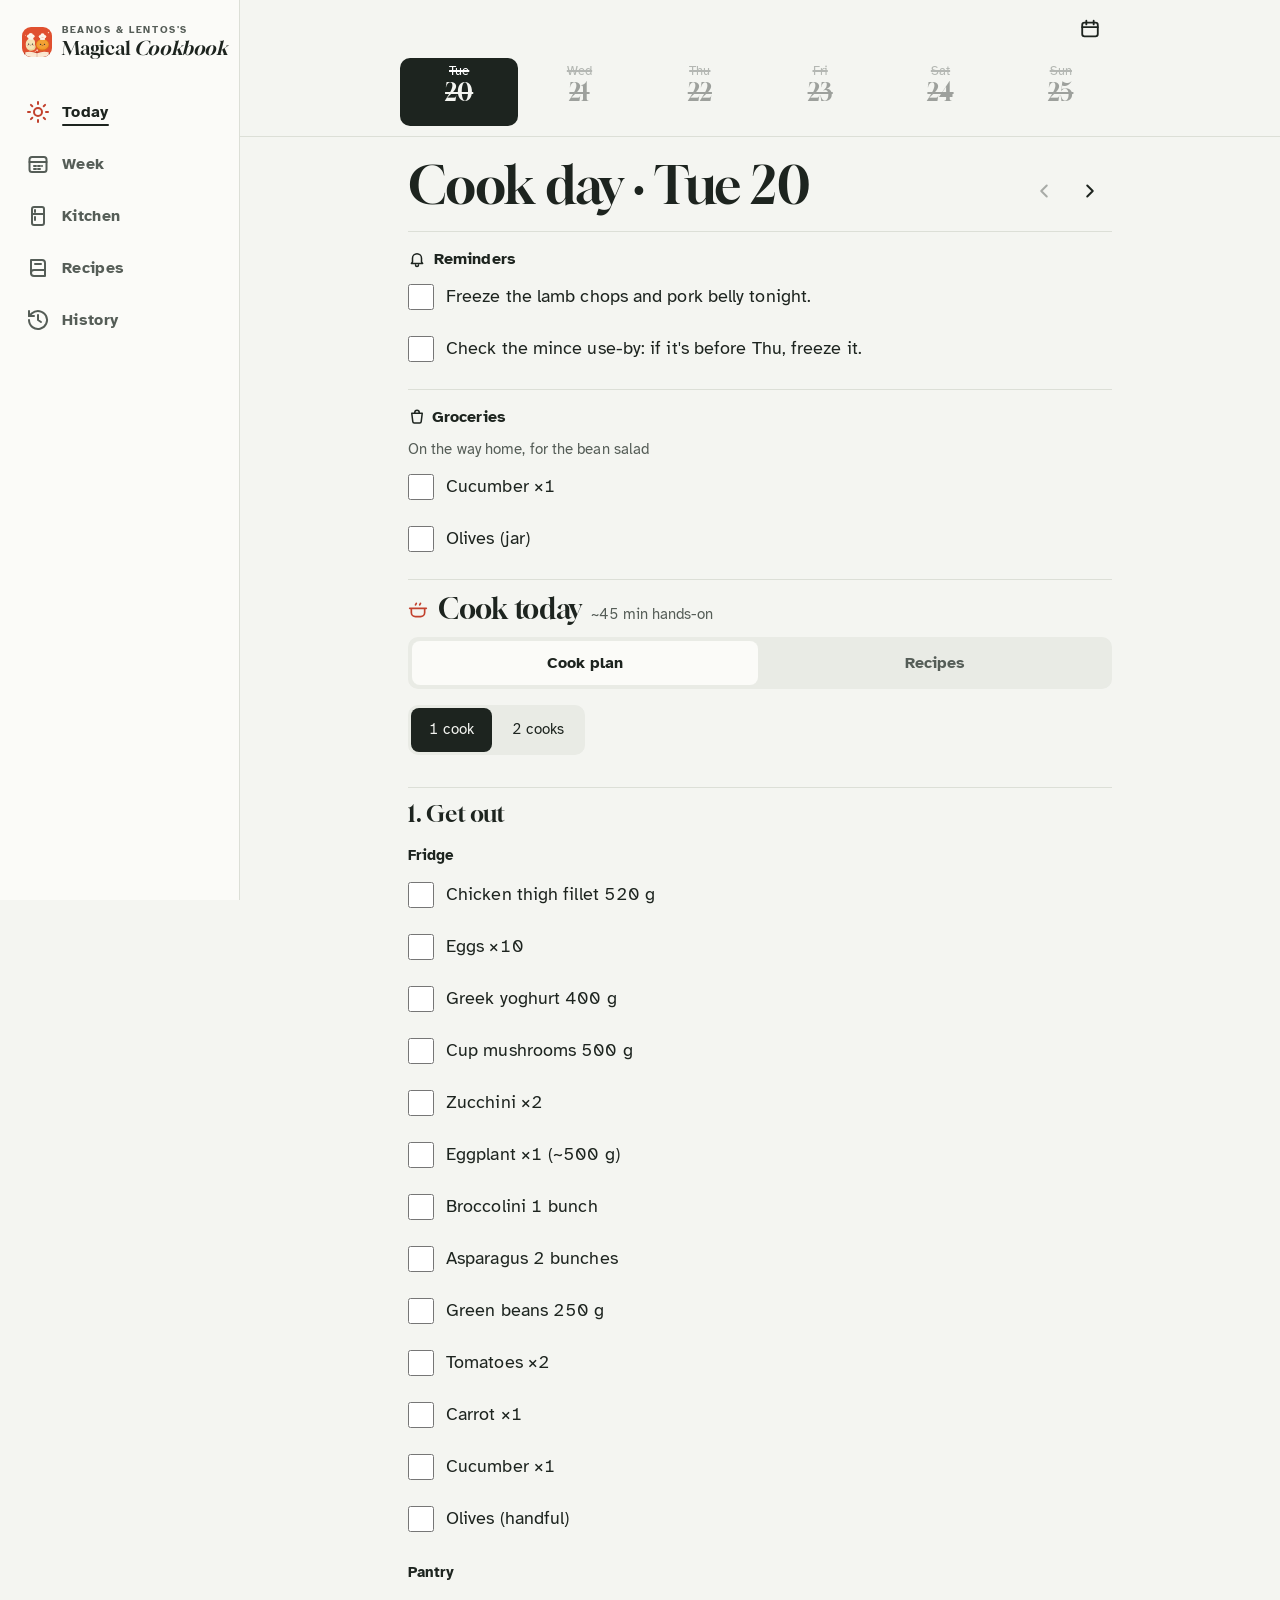
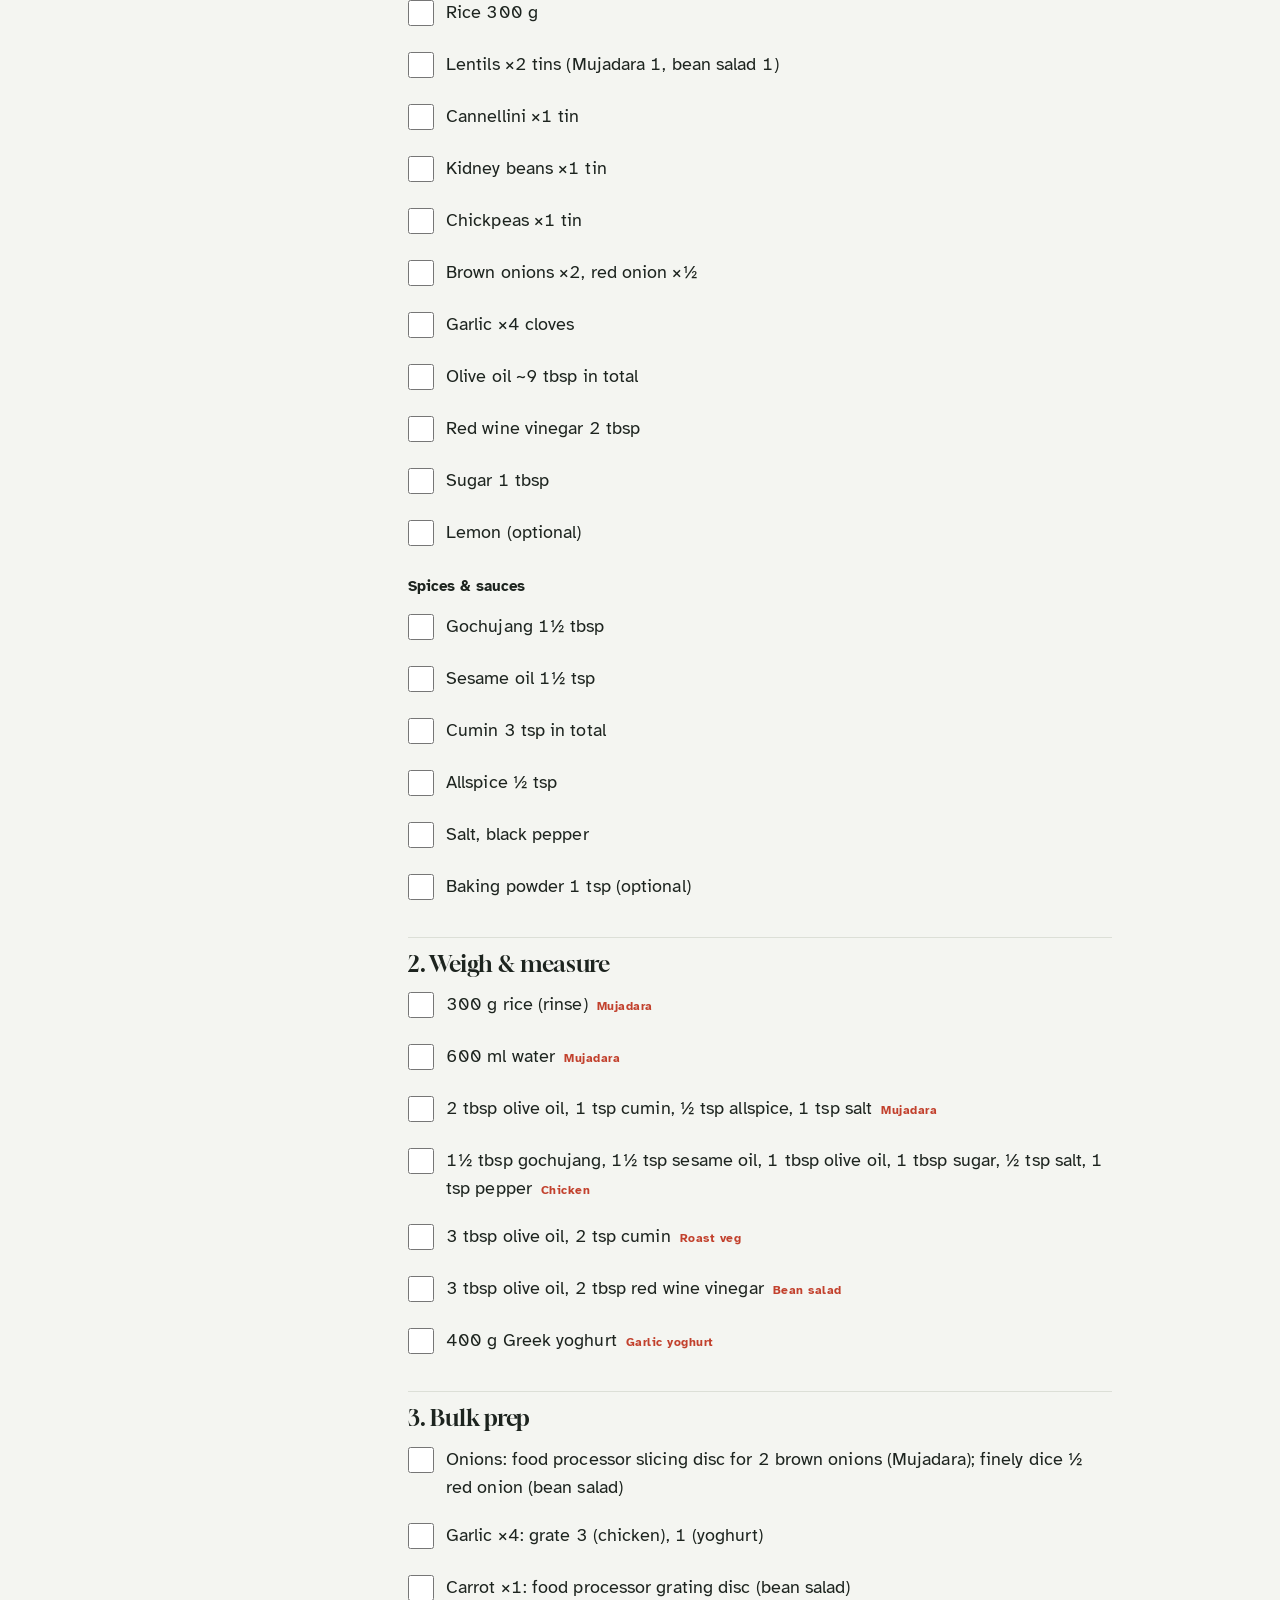
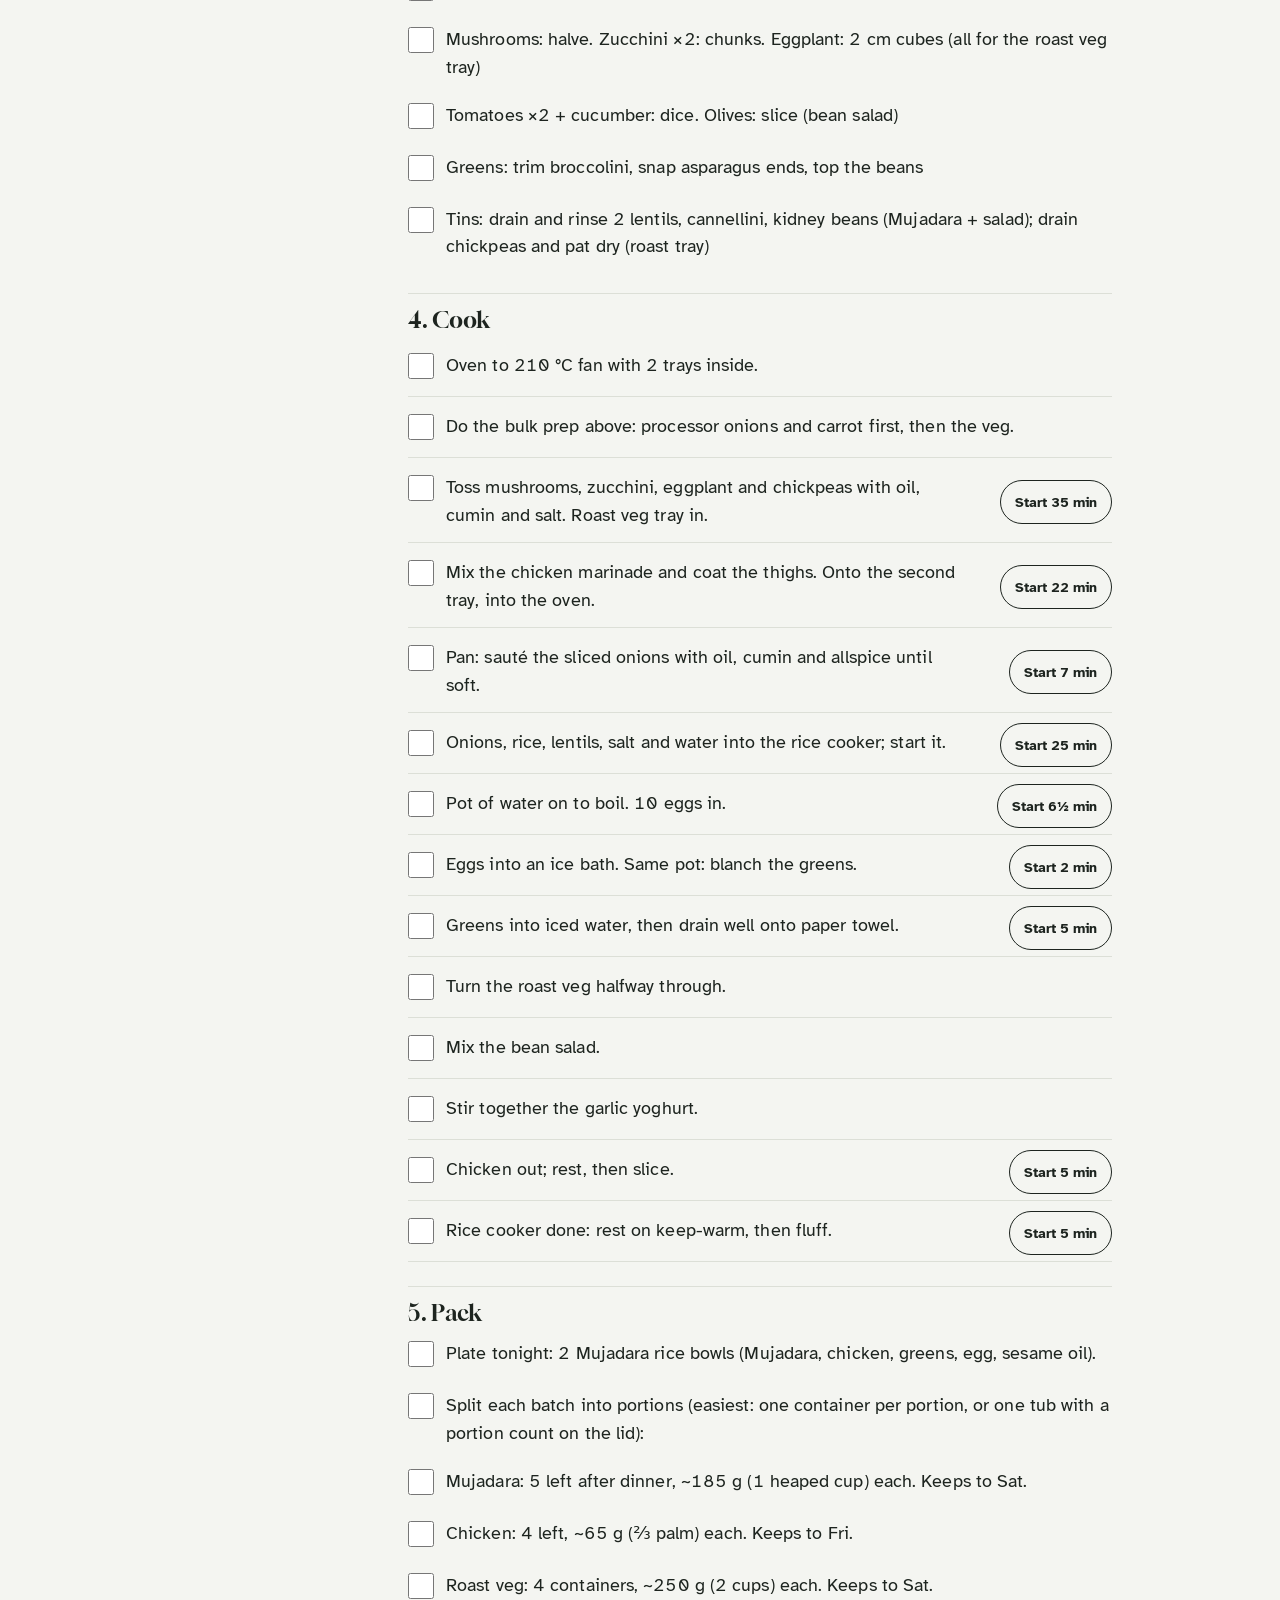
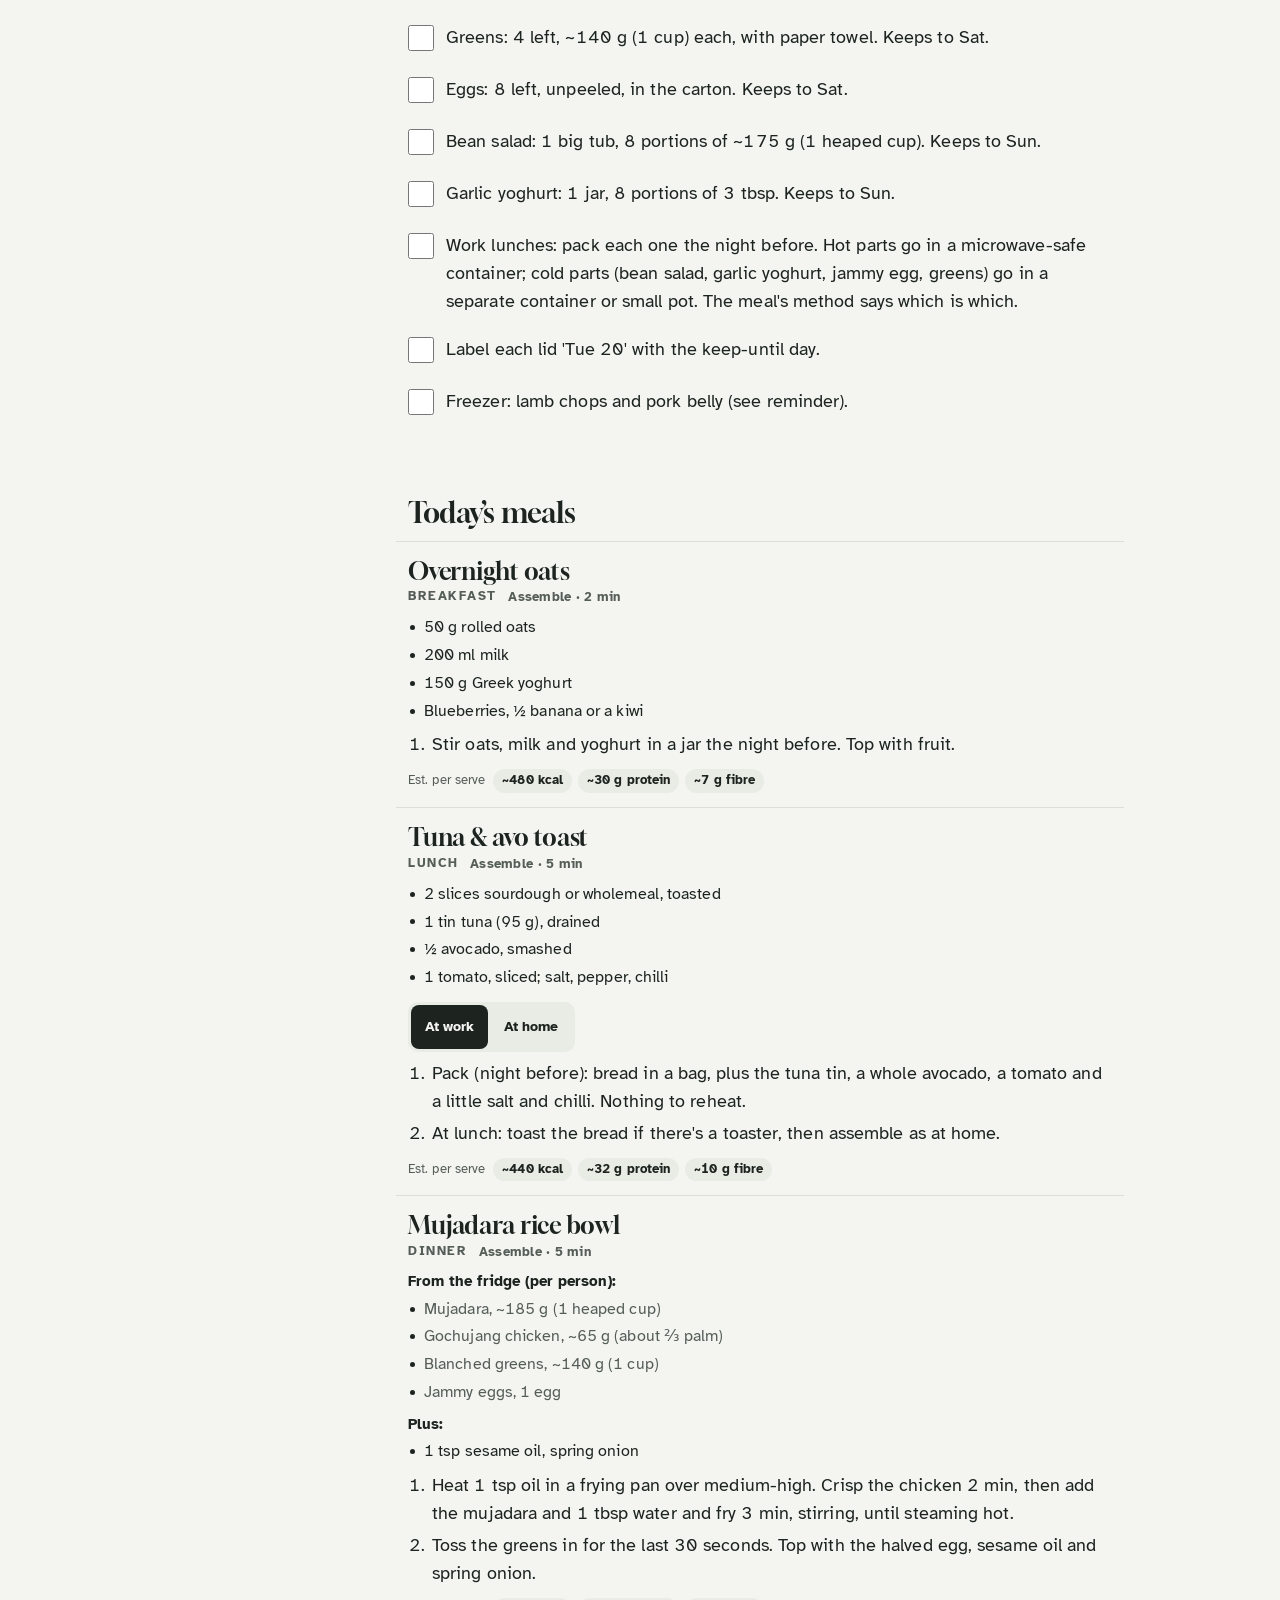
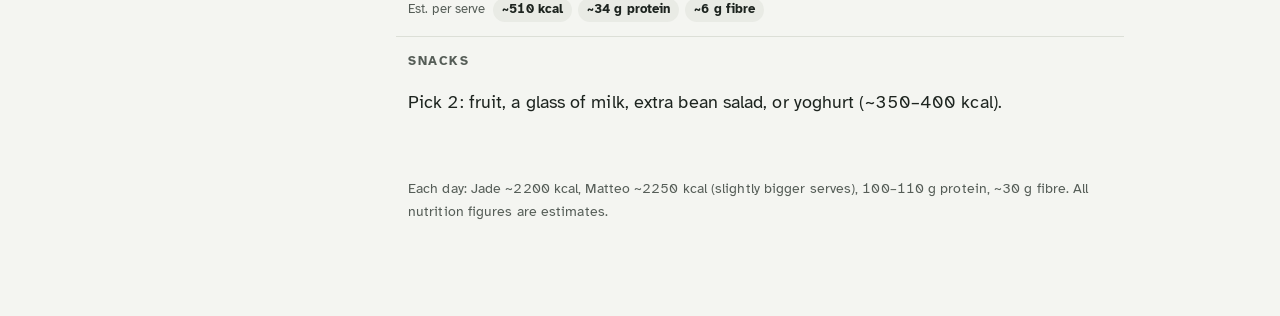
==== commit e01d5848: "New app icon: Beanos & Lentos in chef toques over an open cookbook (SVG, full-bleed PNGs 512/192/180" ====
--- a/index.html
+++ b/index.html
@@ -6,19 +6,20 @@
 <title>Beanos and Lentos's Magical Cookbook · Tue 20 – Sun 25 Oct 2026</title>
 <link rel="preconnect" href="https://fonts.googleapis.com">
 <link href="https://fonts.googleapis.com/css2?family=Atkinson+Hyperlegible:ital,wght@0,400;0,700;1,400&family=Gloock&display=swap" rel="stylesheet">
-<link rel="icon" href="favicon.svg?v=9c01845cfa" type="image/svg+xml">
-<link rel="icon" href="icons/favicon-32.png?v=9c01845cfa" sizes="32x32" type="image/png">
-<link rel="apple-touch-icon" href="icons/apple-touch-icon.png?v=9c01845cfa">
-<link rel="manifest" href="manifest.webmanifest?v=9c01845cfa">
+<link rel="icon" href="favicon.svg?v=cb6188a4ab" type="image/svg+xml">
+<link rel="icon" href="icons/favicon-32.png?v=cb6188a4ab" sizes="32x32" type="image/png">
+<link rel="icon" href="icons/favicon-16.png?v=cb6188a4ab" sizes="16x16" type="image/png">
+<link rel="apple-touch-icon" sizes="180x180" href="icons/apple-touch-icon.png?v=cb6188a4ab">
+<link rel="manifest" href="manifest.webmanifest?v=cb6188a4ab">
 <meta name="theme-color" content="#f4f5f1">
 <meta name="apple-mobile-web-app-capable" content="yes">
 <meta name="mobile-web-app-capable" content="yes">
 <meta name="apple-mobile-web-app-title" content="Cookbook">
-<link rel="stylesheet" href="styles.css?v=9c01845cfa">
+<link rel="stylesheet" href="styles.css?v=cb6188a4ab">
 </head>
 <body>
 <nav class="sidenav" aria-label="Sections">
-  <a class="sn-brand" href="#today" aria-label="Beanos and Lentos's Magical Cookbook, Today"><img src="favicon.svg?v=9c01845cfa" alt="" width="36" height="36"><span class="sn-wm"><span class="wm-small">Beanos &amp; Lentos's</span><span class="wm-big">Magical <em>Cookbook</em></span></span></a>
+  <a class="sn-brand" href="#today" aria-label="Beanos and Lentos's Magical Cookbook, Today"><img src="favicon.svg?v=cb6188a4ab" alt="" width="36" height="36"><span class="sn-wm"><span class="wm-small">Beanos &amp; Lentos's</span><span class="wm-big">Magical <em>Cookbook</em></span></span></a>
   <div class="sn-links">
   <a href="#today" data-nav="today"><svg viewBox="0 0 24 24" width="24" height="24" aria-hidden="true"><circle cx="12" cy="12" r="4" fill="none" stroke="currentColor" stroke-width="2" stroke-linecap="round" stroke-linejoin="round"/><path d="M12 2v2M12 20v2M4.9 4.9l1.4 1.4M17.7 17.7l1.4 1.4M2 12h2M20 12h2M4.9 19.1l1.4-1.4M17.7 6.3l1.4-1.4" fill="none" stroke="currentColor" stroke-width="2" stroke-linecap="round" stroke-linejoin="round"/></svg><span>Today</span></a>
   <a href="#week" data-nav="week"><svg viewBox="0 0 24 24" width="24" height="24" aria-hidden="true"><rect x="3.5" y="5" width="17" height="15" rx="2.5" fill="none" stroke="currentColor" stroke-width="2" stroke-linecap="round" stroke-linejoin="round"/><path d="M3.5 10h17M8 14h2M12 14h2M16 14h0M8 17h2M12 17h2" fill="none" stroke="currentColor" stroke-width="2" stroke-linecap="round" stroke-linejoin="round"/></svg><span>Week</span></a>
@@ -29,7 +30,7 @@
 </nav>
 <header class="top">
   <div class="bar">
-    <img src="favicon.svg?v=9c01845cfa" alt="" width="32" height="32" class="logo">
+    <img src="favicon.svg?v=cb6188a4ab" alt="" width="32" height="32" class="logo">
     <a class="mid wordmark" href="#today" aria-label="Beanos and Lentos's Magical Cookbook, Today"><span class="wm-small">Beanos &amp; Lentos's</span><span class="wm-big">Magical <em>Cookbook</em></span></a>
     <button type="button" class="icon-btn" id="cal-btn" aria-label="Open calendar" aria-expanded="false" aria-controls="cal-pop"><svg viewBox="0 0 24 24" width="22" height="22" aria-hidden="true"><rect x="3.5" y="5" width="17" height="15" rx="2.5" fill="none" stroke="currentColor" stroke-width="2"/><path d="M3.5 10h17M8 3v4M16 3v4" fill="none" stroke="currentColor" stroke-width="2" stroke-linecap="round"/></svg></button>
   </div>
@@ -72,8 +73,8 @@
 
 <div class="toast" id="toast" role="status" aria-live="polite" hidden></div>
 <a href="#today" class="timer-pill" id="timer-pill" hidden></a>
-<script src="weeks/2026-10-20.data.js?v=9c01845cfa"></script>
-<script src="weeks.js?v=9c01845cfa"></script>
-<script src="app.js?v=9c01845cfa"></script>
+<script src="weeks/2026-10-20.data.js?v=cb6188a4ab"></script>
+<script src="weeks.js?v=cb6188a4ab"></script>
+<script src="app.js?v=cb6188a4ab"></script>
 </body>
 </html>
--- a/styles.css
+++ b/styles.css
@@ -763,3 +763,5 @@
 .after-cook .still b{margin:0 4px;font-family:var(--display);font-weight:400;font-size:1.1rem;color:var(--ink)}
 .after-cook .still::after{content:"\2193";margin-left:auto;padding-left:12px}
 #cook-sec,#meal-dinner,.after-cook{scroll-margin-top:calc(var(--top-h,140px) + 12px)}
+.rcard.dinner .dn-ic{display:flex;width:26px;height:26px;align-items:center;justify-content:center;color:#a8341f}
+.rcard.dinner .dn-ic .ic{width:20px;height:20px}
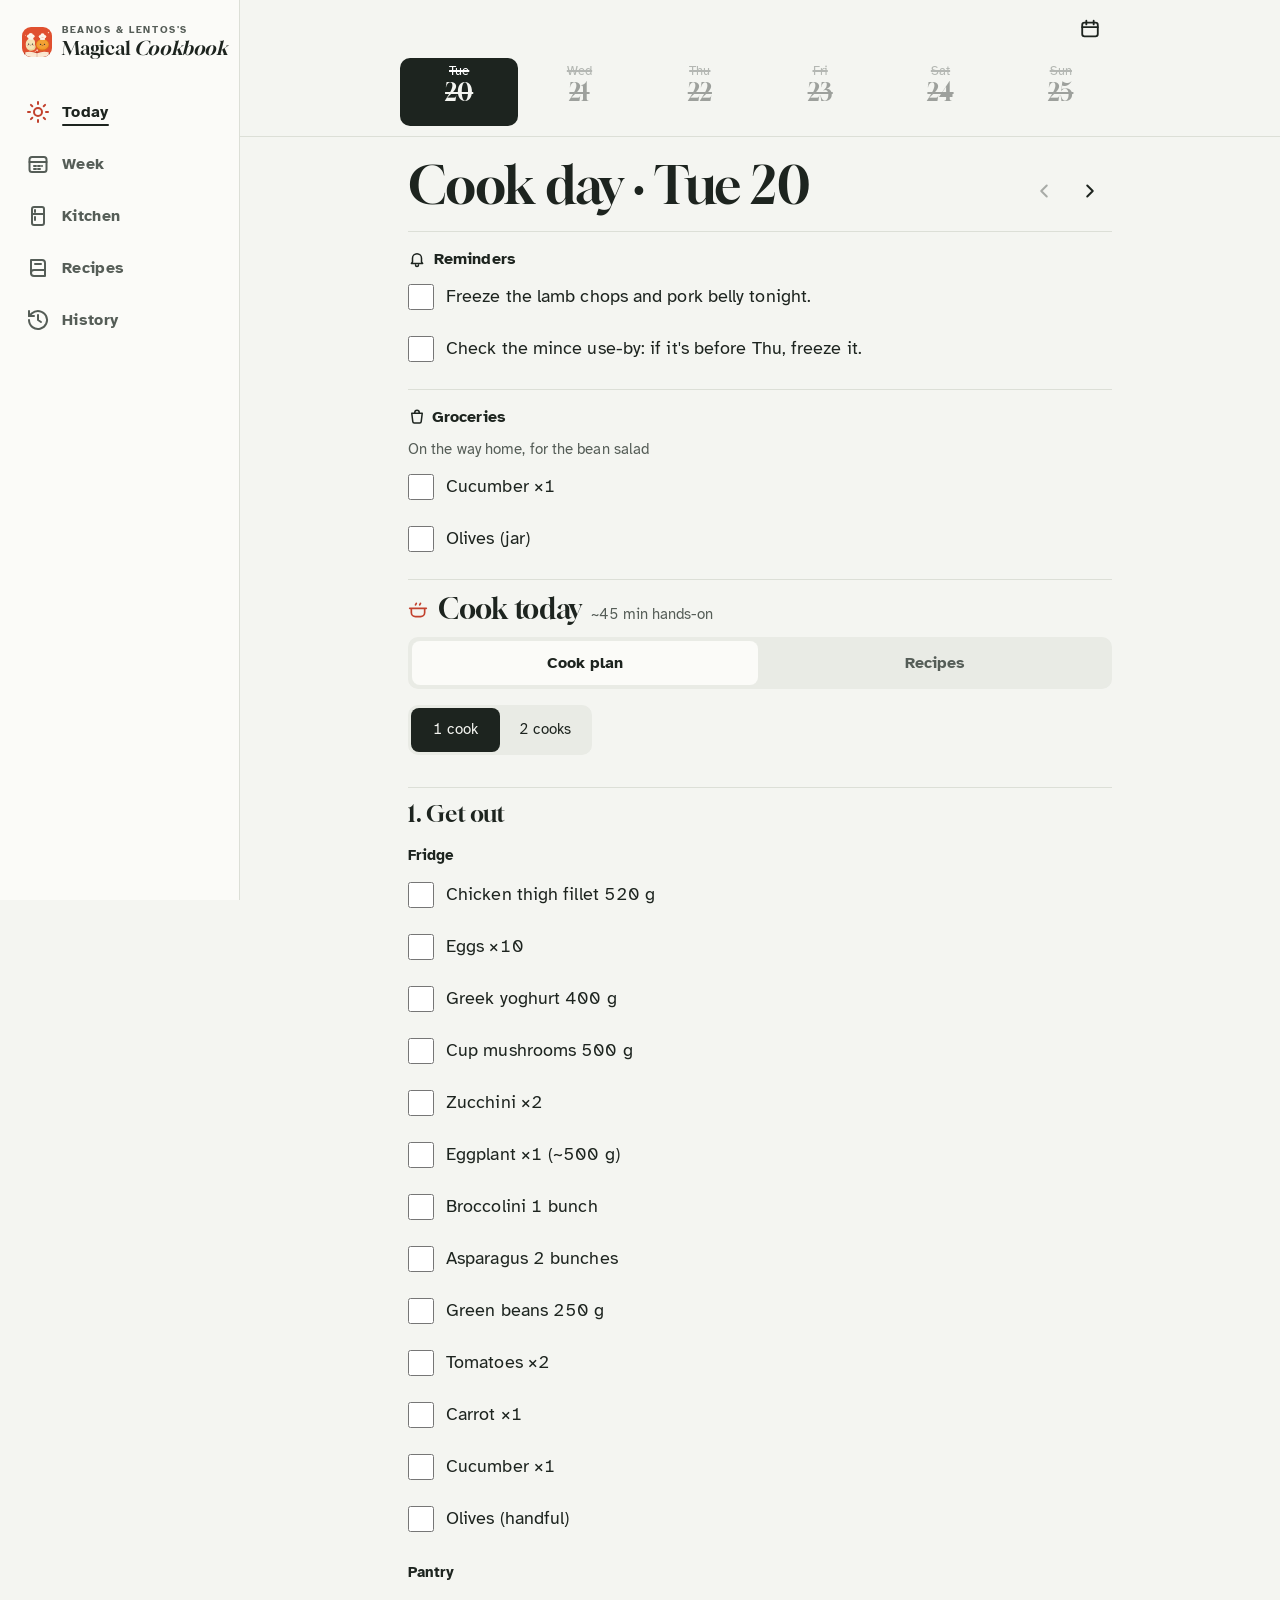
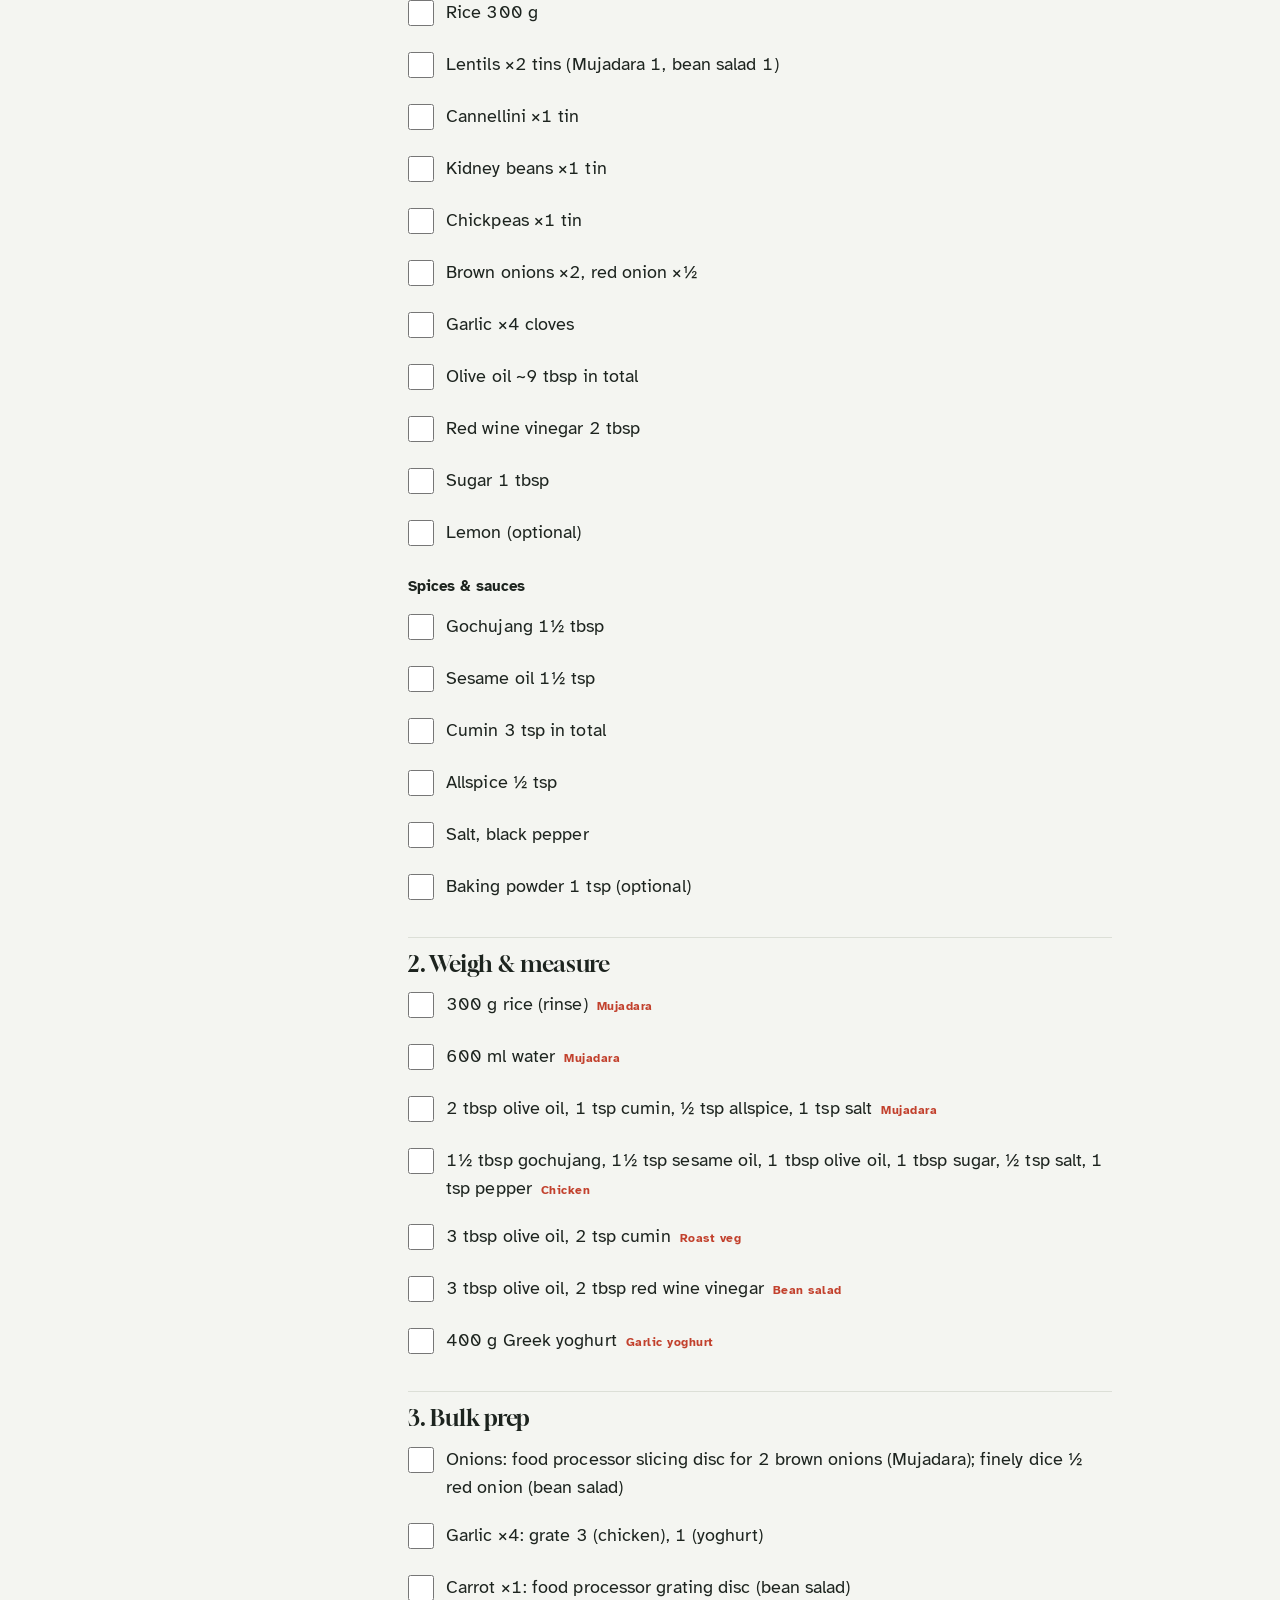
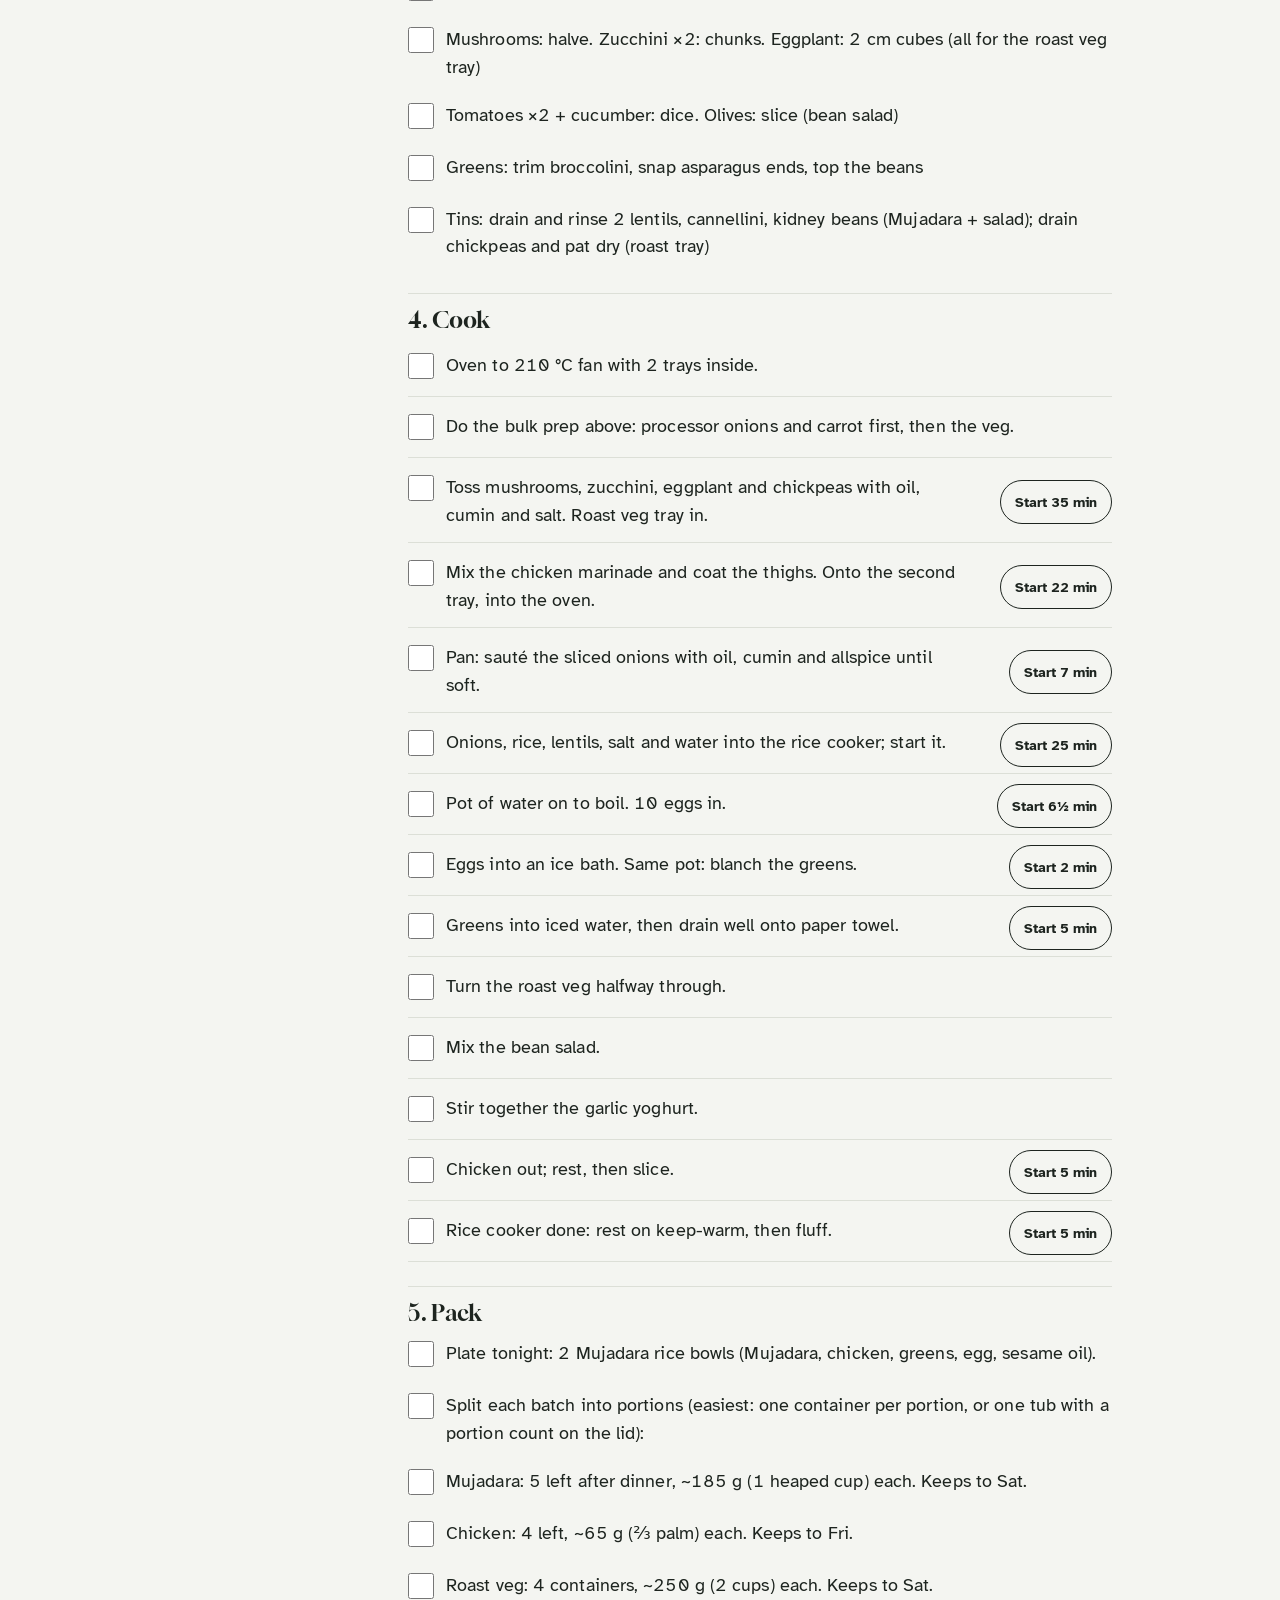
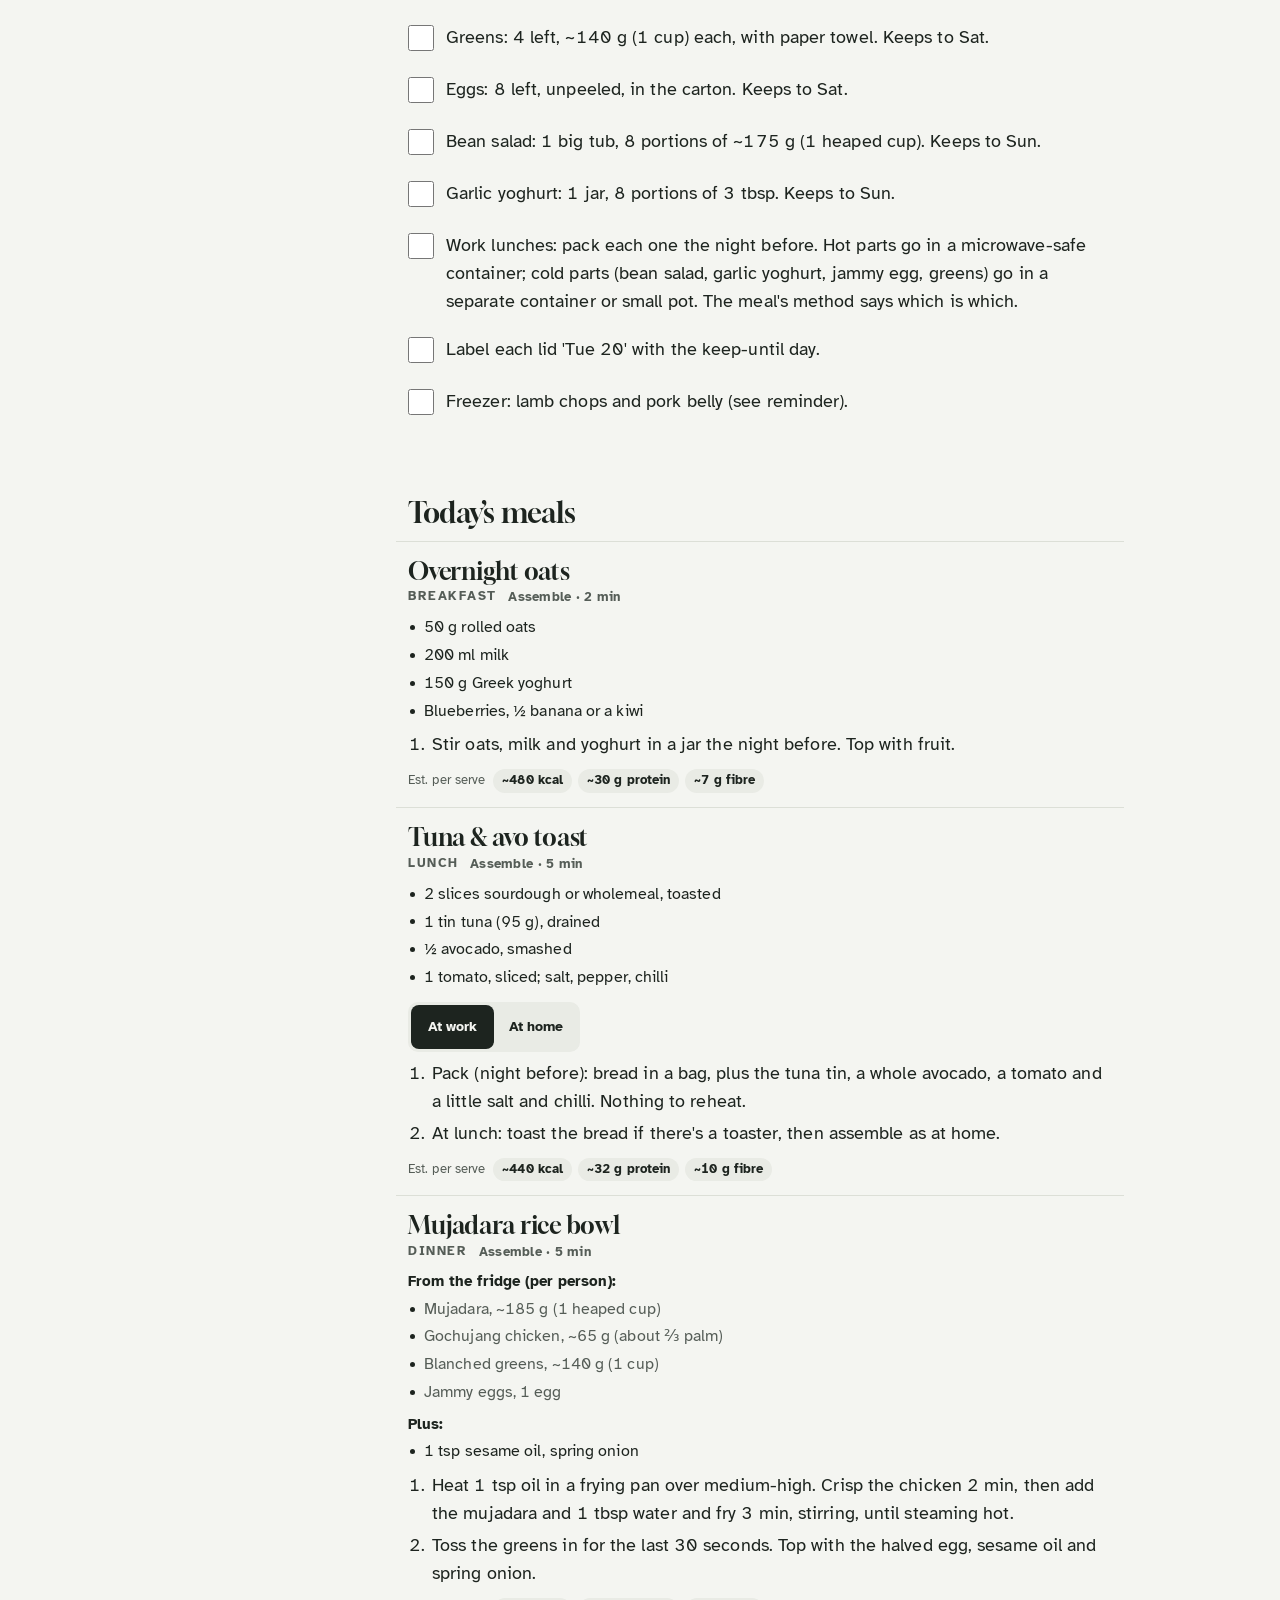
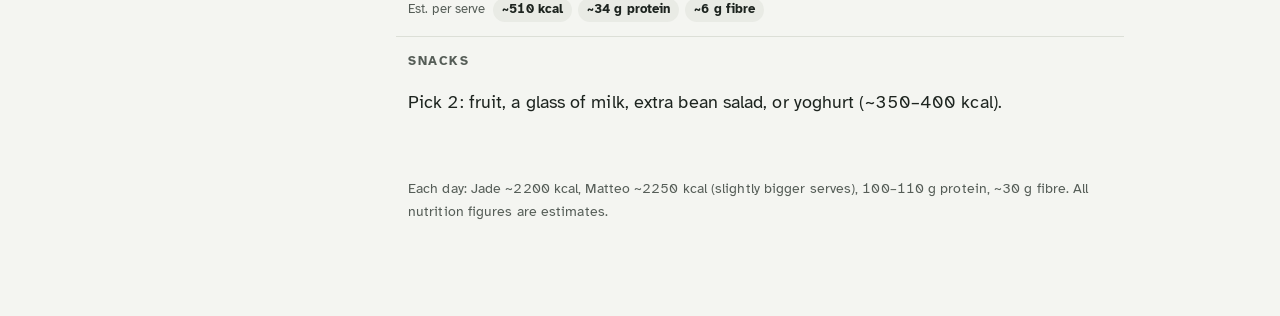
==== commit 8c5ace68: "Motion: sliding segmented toggles with scoped step re-render (scroll/focus kept); calendar scale-fad" ====
--- a/index.html
+++ b/index.html
@@ -5,21 +5,23 @@
 <meta name="viewport" content="width=device-width,initial-scale=1,viewport-fit=cover">
 <title>Beanos and Lentos's Magical Cookbook · Tue 20 – Sun 25 Oct 2026</title>
 <link rel="preconnect" href="https://fonts.googleapis.com">
+<link rel="preconnect" href="https://fonts.gstatic.com" crossorigin>
+<link rel="preload" as="style" href="https://fonts.googleapis.com/css2?family=Atkinson+Hyperlegible:ital,wght@0,400;0,700;1,400&family=Gloock&display=swap">
 <link href="https://fonts.googleapis.com/css2?family=Atkinson+Hyperlegible:ital,wght@0,400;0,700;1,400&family=Gloock&display=swap" rel="stylesheet">
-<link rel="icon" href="favicon.svg?v=cb6188a4ab" type="image/svg+xml">
-<link rel="icon" href="icons/favicon-32.png?v=cb6188a4ab" sizes="32x32" type="image/png">
-<link rel="icon" href="icons/favicon-16.png?v=cb6188a4ab" sizes="16x16" type="image/png">
-<link rel="apple-touch-icon" sizes="180x180" href="icons/apple-touch-icon.png?v=cb6188a4ab">
-<link rel="manifest" href="manifest.webmanifest?v=cb6188a4ab">
+<link rel="icon" href="favicon.svg?v=6b7775106a" type="image/svg+xml">
+<link rel="icon" href="icons/favicon-32.png?v=6b7775106a" sizes="32x32" type="image/png">
+<link rel="icon" href="icons/favicon-16.png?v=6b7775106a" sizes="16x16" type="image/png">
+<link rel="apple-touch-icon" sizes="180x180" href="icons/apple-touch-icon.png?v=6b7775106a">
+<link rel="manifest" href="manifest.webmanifest?v=6b7775106a">
 <meta name="theme-color" content="#f4f5f1">
 <meta name="apple-mobile-web-app-capable" content="yes">
 <meta name="mobile-web-app-capable" content="yes">
 <meta name="apple-mobile-web-app-title" content="Cookbook">
-<link rel="stylesheet" href="styles.css?v=cb6188a4ab">
+<link rel="stylesheet" href="styles.css?v=6b7775106a">
 </head>
 <body>
 <nav class="sidenav" aria-label="Sections">
-  <a class="sn-brand" href="#today" aria-label="Beanos and Lentos's Magical Cookbook, Today"><img src="favicon.svg?v=cb6188a4ab" alt="" width="36" height="36"><span class="sn-wm"><span class="wm-small">Beanos &amp; Lentos's</span><span class="wm-big">Magical <em>Cookbook</em></span></span></a>
+  <a class="sn-brand" href="#today" aria-label="Beanos and Lentos's Magical Cookbook, Today"><img src="favicon.svg?v=6b7775106a" alt="" width="36" height="36"><span class="sn-wm"><span class="wm-small">Beanos &amp; Lentos's</span><span class="wm-big">Magical <em>Cookbook</em></span></span></a>
   <div class="sn-links">
   <a href="#today" data-nav="today"><svg viewBox="0 0 24 24" width="24" height="24" aria-hidden="true"><circle cx="12" cy="12" r="4" fill="none" stroke="currentColor" stroke-width="2" stroke-linecap="round" stroke-linejoin="round"/><path d="M12 2v2M12 20v2M4.9 4.9l1.4 1.4M17.7 17.7l1.4 1.4M2 12h2M20 12h2M4.9 19.1l1.4-1.4M17.7 6.3l1.4-1.4" fill="none" stroke="currentColor" stroke-width="2" stroke-linecap="round" stroke-linejoin="round"/></svg><span>Today</span></a>
   <a href="#week" data-nav="week"><svg viewBox="0 0 24 24" width="24" height="24" aria-hidden="true"><rect x="3.5" y="5" width="17" height="15" rx="2.5" fill="none" stroke="currentColor" stroke-width="2" stroke-linecap="round" stroke-linejoin="round"/><path d="M3.5 10h17M8 14h2M12 14h2M16 14h0M8 17h2M12 17h2" fill="none" stroke="currentColor" stroke-width="2" stroke-linecap="round" stroke-linejoin="round"/></svg><span>Week</span></a>
@@ -30,7 +32,7 @@
 </nav>
 <header class="top">
   <div class="bar">
-    <img src="favicon.svg?v=cb6188a4ab" alt="" width="32" height="32" class="logo">
+    <img src="favicon.svg?v=6b7775106a" alt="" width="32" height="32" class="logo">
     <a class="mid wordmark" href="#today" aria-label="Beanos and Lentos's Magical Cookbook, Today"><span class="wm-small">Beanos &amp; Lentos's</span><span class="wm-big">Magical <em>Cookbook</em></span></a>
     <button type="button" class="icon-btn" id="cal-btn" aria-label="Open calendar" aria-expanded="false" aria-controls="cal-pop"><svg viewBox="0 0 24 24" width="22" height="22" aria-hidden="true"><rect x="3.5" y="5" width="17" height="15" rx="2.5" fill="none" stroke="currentColor" stroke-width="2"/><path d="M3.5 10h17M8 3v4M16 3v4" fill="none" stroke="currentColor" stroke-width="2" stroke-linecap="round"/></svg></button>
   </div>
@@ -73,8 +75,8 @@
 
 <div class="toast" id="toast" role="status" aria-live="polite" hidden></div>
 <a href="#today" class="timer-pill" id="timer-pill" hidden></a>
-<script src="weeks/2026-10-20.data.js?v=cb6188a4ab"></script>
-<script src="weeks.js?v=cb6188a4ab"></script>
-<script src="app.js?v=cb6188a4ab"></script>
+<script src="weeks/2026-10-20.data.js?v=6b7775106a"></script>
+<script src="weeks.js?v=6b7775106a"></script>
+<script src="app.js?v=6b7775106a"></script>
 </body>
 </html>
--- a/styles.css
+++ b/styles.css
@@ -765,3 +765,73 @@
 #cook-sec,#meal-dinner,.after-cook{scroll-margin-top:calc(var(--top-h,140px) + 12px)}
 .rcard.dinner .dn-ic{display:flex;width:26px;height:26px;align-items:center;justify-content:center;color:#a8341f}
 .rcard.dinner .dn-ic .ic{width:20px;height:20px}
+
+/* ===================== Motion system (Oct 2026) ===================== */
+:root{--ease:cubic-bezier(.2,.8,.2,1);--t-xs:120ms;--t-s:150ms;--t-m:200ms;--t-l:240ms;--t-close:170ms}
+/* 4. One easing, quicker durations; closing ~30% faster than opening */
+.chev,.cx.open .chev{transition:transform var(--t-m) var(--ease)}
+.cx-b,.rbody{transition:grid-template-rows var(--t-l) var(--ease)}
+.cx:not(.open) .cx-b,.rcard:not(.open) .rbody{transition-duration:var(--t-close)}
+.tb-body{transition:grid-template-rows 260ms var(--ease)}
+.tb.collapsed .tb-body{transition-duration:180ms}
+.cookbody{transition:grid-template-rows 260ms var(--ease),opacity var(--t-m) var(--ease)}
+.cookwrap.collapsed .cookbody{transition-duration:180ms,var(--t-xs)}
+.rmeter span{transition:width var(--t-l) var(--ease)}
+.dtick .box{transition:background-color var(--t-s) var(--ease)}
+.dtick .box path{transition:stroke-dashoffset 160ms var(--ease) 40ms}
+.rcard{transition:background-color var(--t-m) var(--ease)}
+.view:not([hidden]){animation:none}
+@media (prefers-reduced-motion:no-preference){
+  .booted .view:not([hidden]){animation:viewIn 180ms var(--ease)}
+  @keyframes viewIn{from{opacity:0;transform:translateY(4px)}to{opacity:1;transform:none}}
+}
+/* 6. Ticks: quick press, strike fades in with the dim */
+.check label input{transition:transform var(--t-xs) var(--ease)}
+.check label:active input{transform:scale(.88)}
+.check input+span{text-decoration:line-through;text-decoration-color:transparent;transition:color var(--t-s) var(--ease),text-decoration-color var(--t-s) var(--ease)}
+.check input:checked+span{color:var(--mute);text-decoration-color:currentColor}
+.tb-list li.tb-pop span{animation:tbpop var(--t-xs) var(--ease)}
+@keyframes tbpop{from{transform:scale(.97)}to{transform:none}}
+.tb-list li span{display:inline-block;transform-origin:left center}
+/* 12. Glow instead of confetti for single ticks */
+@keyframes pulse{0%{box-shadow:0 0 0 0 rgba(194,65,45,.28)}100%{box-shadow:0 0 0 12px rgba(194,65,45,0)}}
+.rcard.pulse,.tb.pulse{animation:pulse 500ms var(--ease)}
+/* 8. Tab + sidebar underline grows from centre, icon colour fades */
+.tabbar a span::after,.sn-links a span::after{content:"";position:absolute;left:0;right:0;bottom:-4px;height:2px;border-radius:2px;background:var(--ink);transform:scaleX(0);transition:transform 180ms var(--ease)}
+.tabbar a[aria-current=page] span::after,.sn-links a[aria-current=page] span::after{transform:scaleX(1)}
+.tabbar a svg,.sn-links a svg,.tabbar a,.sn-links a{transition:color var(--t-s) var(--ease),background-color var(--t-s) var(--ease)}
+@media (min-width:1280px){.sn-links a span::after{bottom:-3px}}
+/* 13. Toast: 200ms in, 150ms fade-only out */
+.toast{transition:opacity var(--t-m) var(--ease),transform var(--t-m) var(--ease)}
+.toast.out{transform:translate(-50%,0);transition:opacity var(--t-s) ease-out}
+
+/* 3. Gliding date pill */
+.days{position:relative}
+.days a{position:relative;z-index:1}
+.days a[aria-current=true]{background:transparent!important}
+.dpill{position:absolute;left:0;top:0;width:0;height:0;border-radius:10px;background:var(--ink);z-index:0;pointer-events:none}
+.dpill.ready{transition:transform 220ms var(--ease),width 220ms var(--ease)}
+@media (max-width:767px){.dpill{border-radius:9px}}
+.days a.past[aria-current=true]~.dpill,.days:has(a.past[aria-current=true]) .dpill{opacity:1}
+/* 2. Day change: direction-aware slide (WAAPI in app.js) */
+#v-today{touch-action:pan-y}
+.days a,.days a span,.days a b,.days a i{transition:color 220ms var(--ease)}
+
+/* 5. Segmented toggles: the selected background slides */
+.seg{position:relative;display:inline-grid!important;grid-template-columns:1fr 1fr;isolation:isolate}
+.seg::before{content:"";position:absolute;top:3px;bottom:3px;left:3px;width:calc(50% - 3px);border-radius:8px;background:var(--ink);transform:translateX(calc(var(--on,0) * 100%));transition:transform 180ms var(--ease);z-index:-1}
+.seg button,.seg button[aria-pressed=true],.seg.lmode button[aria-pressed=true]{background:transparent!important;position:relative;transition:color var(--t-s) var(--ease)}
+.seg button[aria-pressed=true]{color:var(--bg)!important}
+/* 7. Calendar popover: scale/fade from the button */
+.pop{transform-origin:top right;opacity:0;transform:translateY(-4px) scale(.96);transition:opacity var(--t-xs) ease-out,transform var(--t-xs) ease-out}
+.pop.in{opacity:1;transform:none;transition:opacity 180ms var(--ease),transform 180ms var(--ease)}
+/* 11. Landing highlight after a scroll-to link */
+@keyframes landed{0%{background-color:rgba(194,65,45,.10)}100%{background-color:rgba(194,65,45,0)}}
+.landed{animation:landed 600ms ease-out}
+/* Reduced motion: no movement anywhere; only short fades survive */
+@media (prefers-reduced-motion:reduce){
+  *,*::before,*::after{transition-duration:0s!important;animation-duration:0s!important;scroll-behavior:auto!important}
+  .toast,.pop,.check input+span{transition:opacity 100ms linear,color 100ms linear!important}
+  .toast,.toast.show,.pop,.pop.in{transform:translate(-50%,0)}.pop,.pop.in{transform:none}
+  .landed{animation:landed 400ms linear!important}
+}
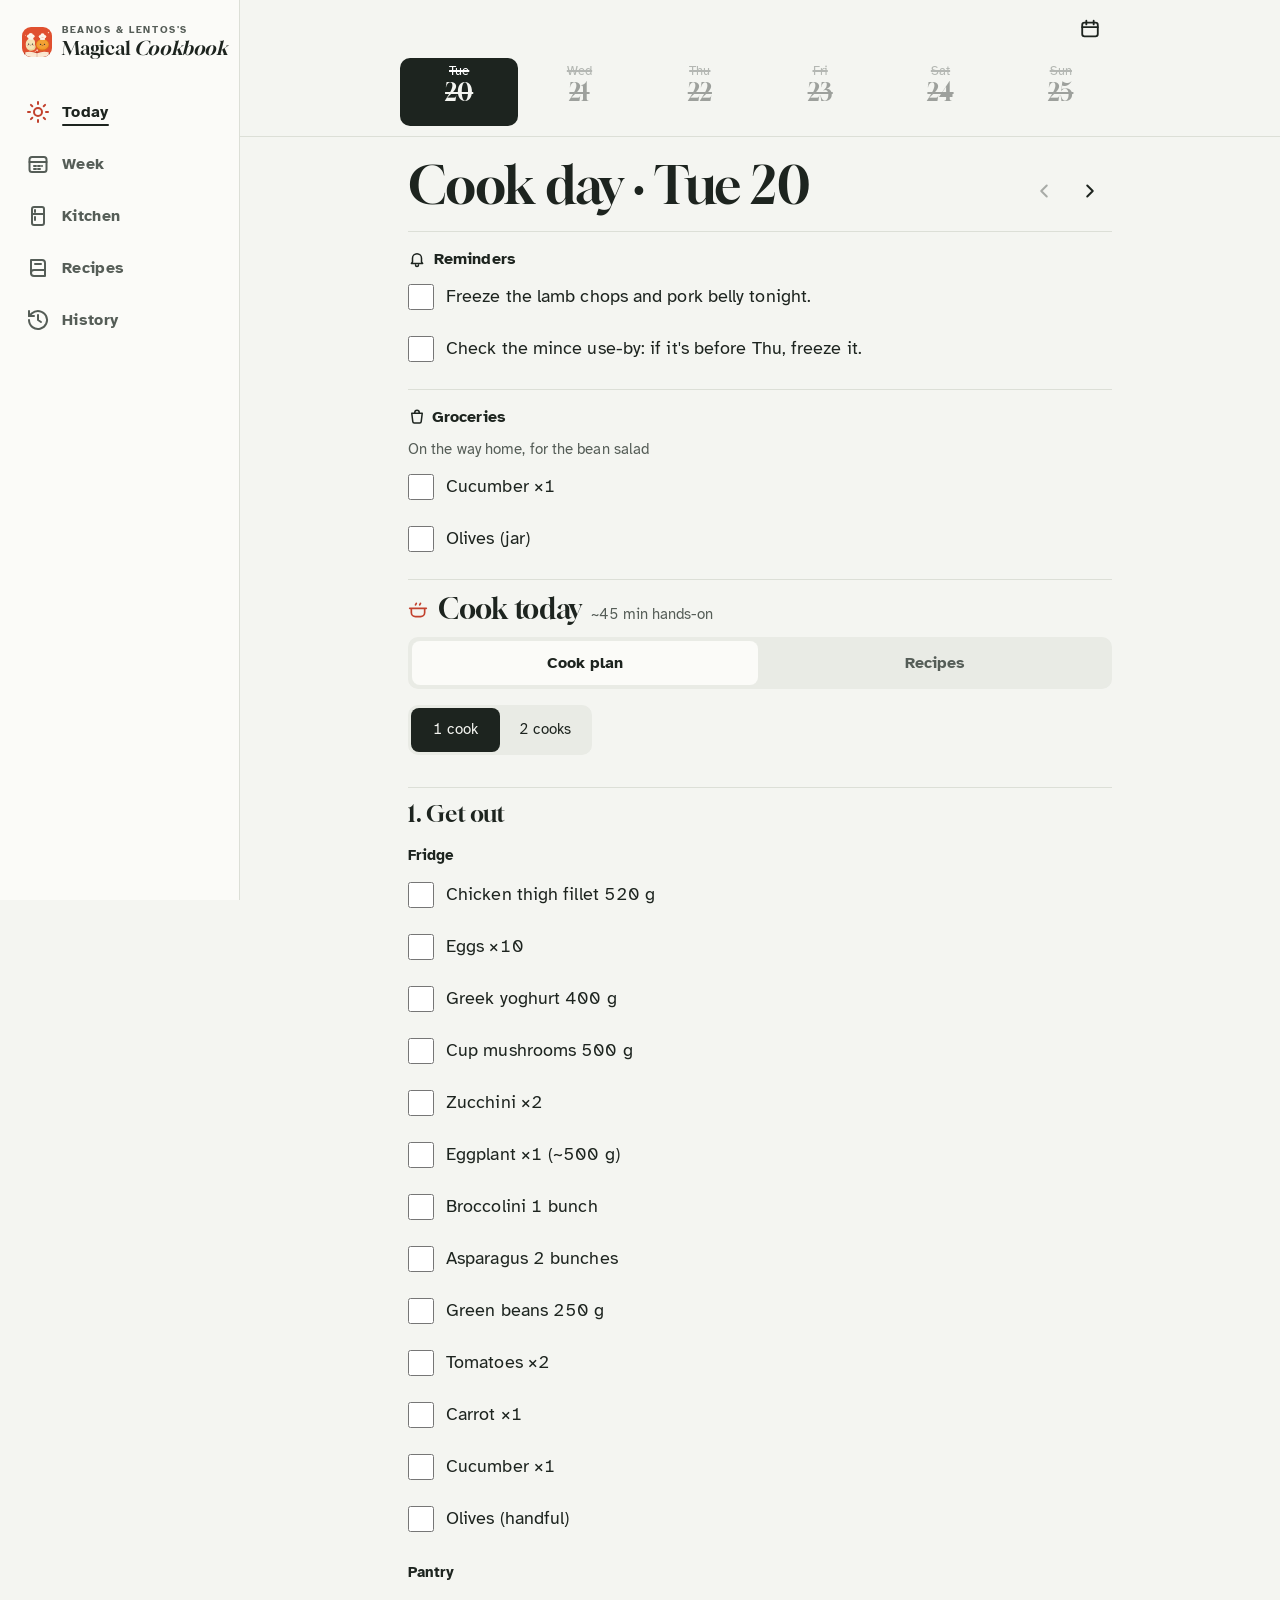
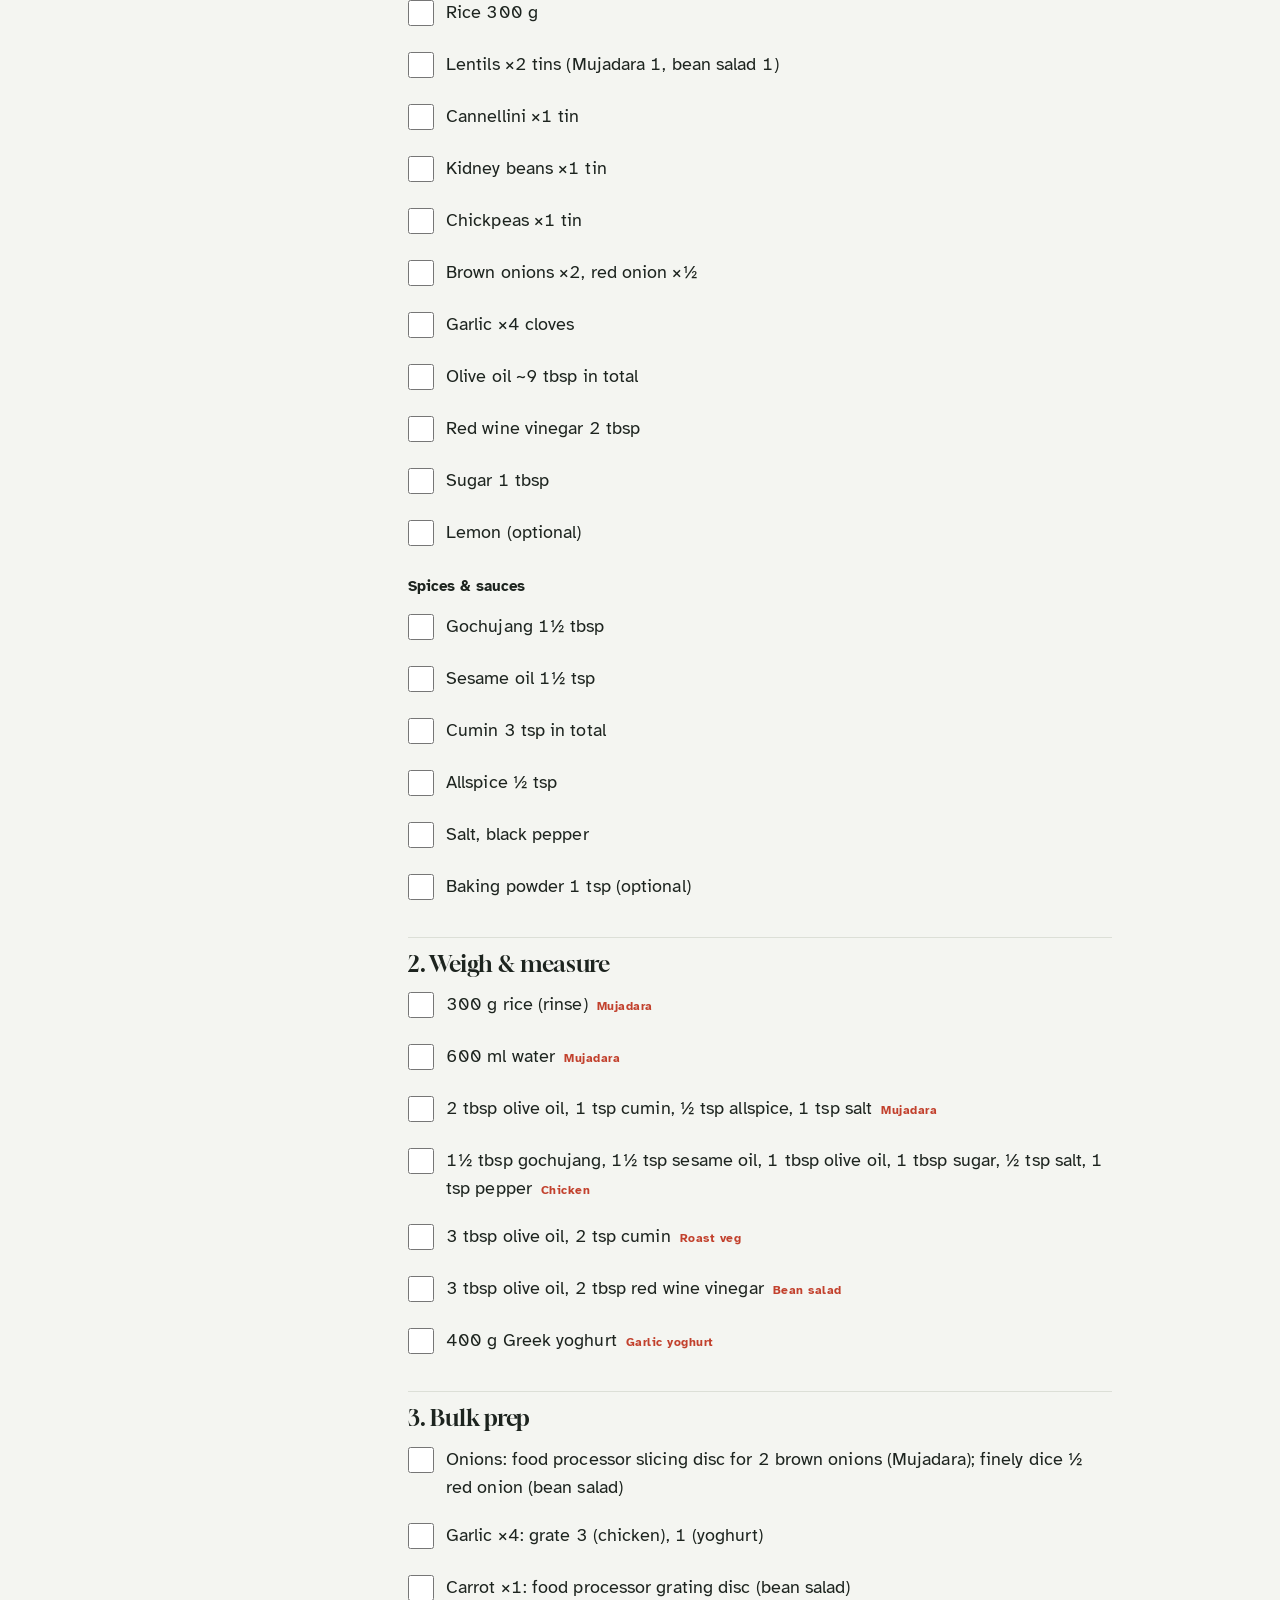
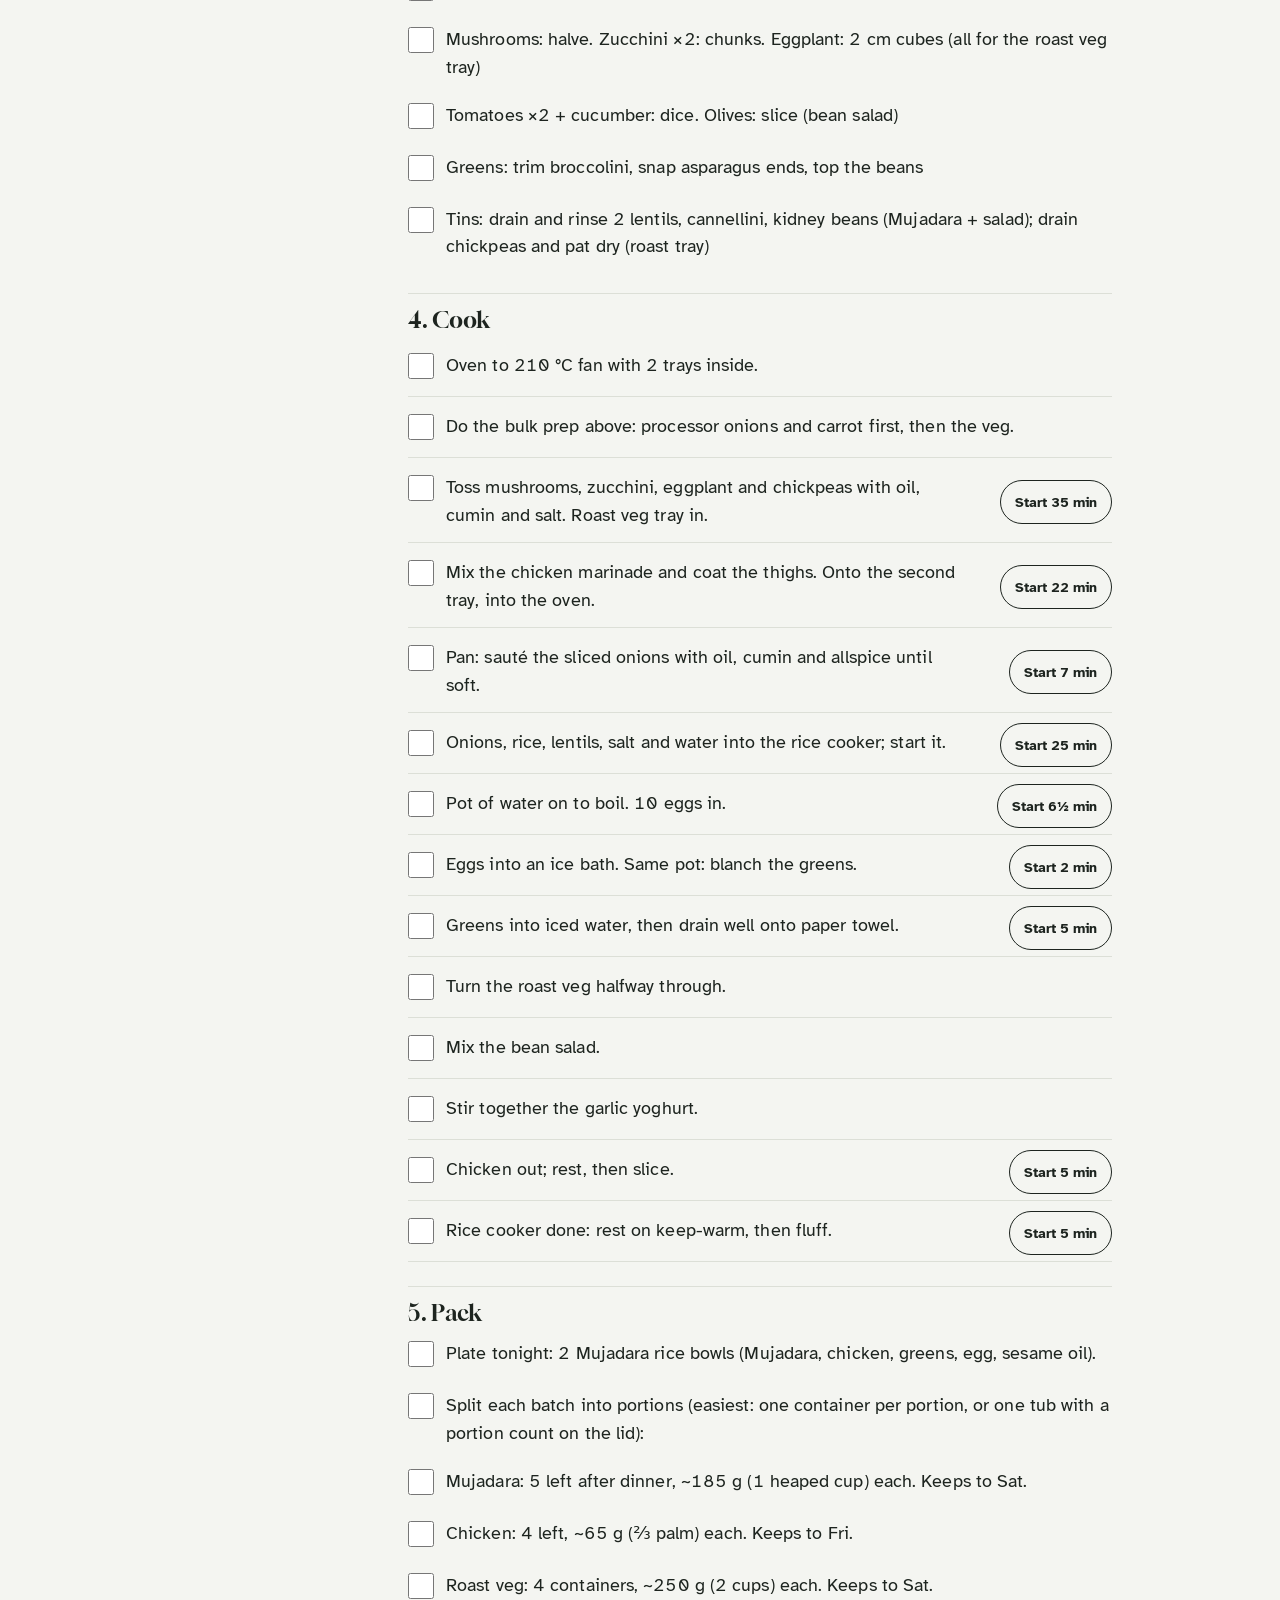
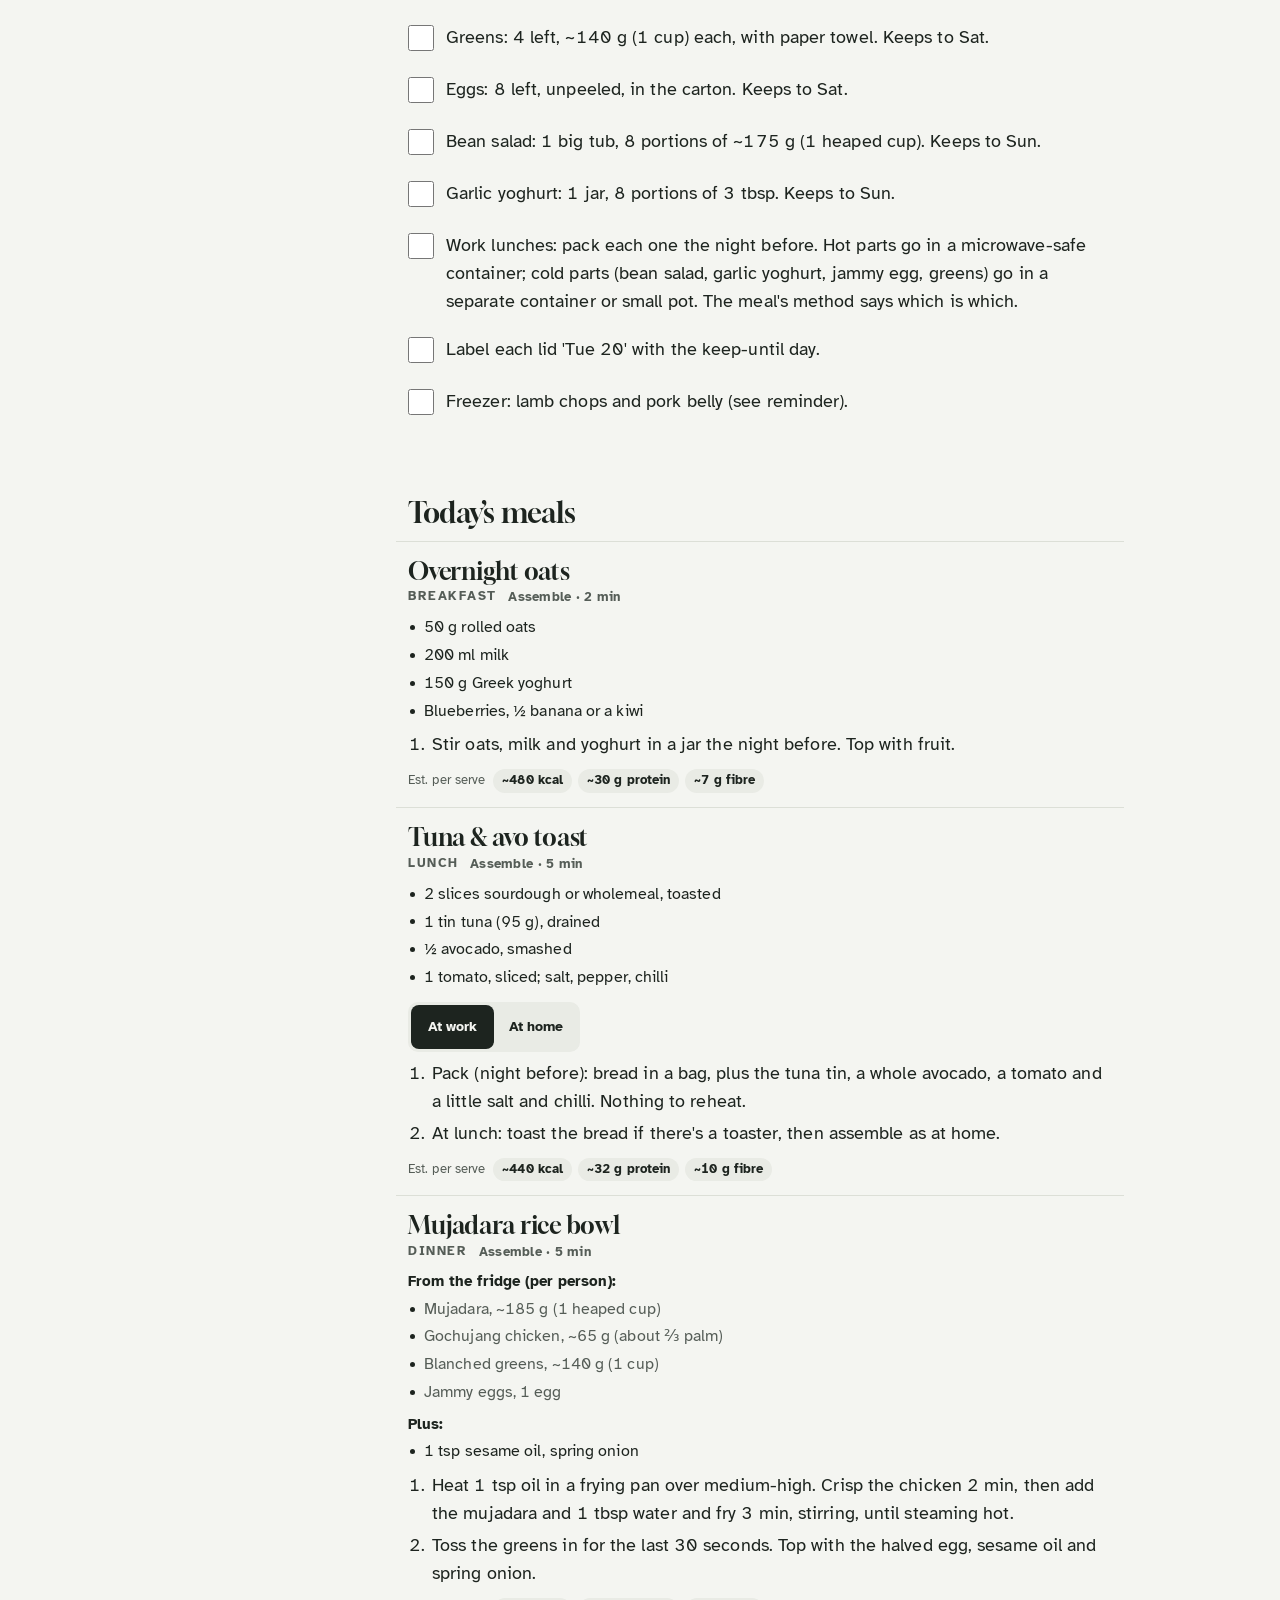
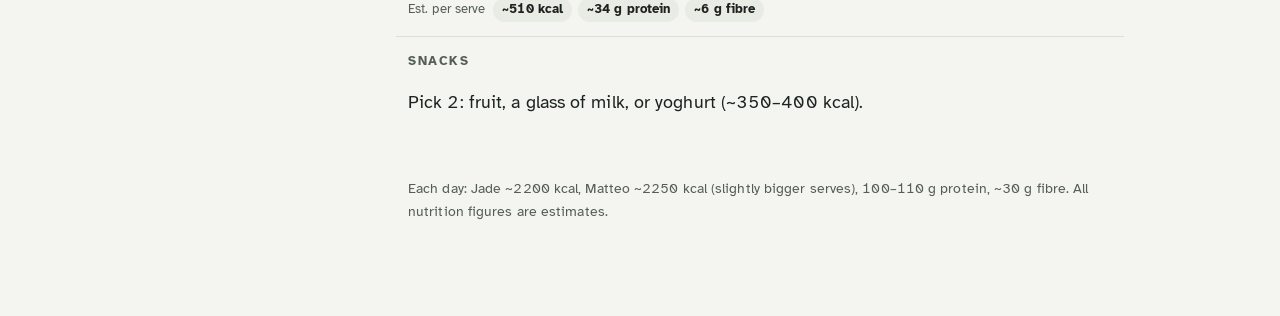
==== commit ad8c87d1: "Use up bean salad: Fri lunch side, Sat mezze only" ====
--- a/index.html
+++ b/index.html
@@ -8,20 +8,20 @@
 <link rel="preconnect" href="https://fonts.gstatic.com" crossorigin>
 <link rel="preload" as="style" href="https://fonts.googleapis.com/css2?family=Atkinson+Hyperlegible:ital,wght@0,400;0,700;1,400&family=Gloock&display=swap">
 <link href="https://fonts.googleapis.com/css2?family=Atkinson+Hyperlegible:ital,wght@0,400;0,700;1,400&family=Gloock&display=swap" rel="stylesheet">
-<link rel="icon" href="favicon.svg?v=6b7775106a" type="image/svg+xml">
-<link rel="icon" href="icons/favicon-32.png?v=6b7775106a" sizes="32x32" type="image/png">
-<link rel="icon" href="icons/favicon-16.png?v=6b7775106a" sizes="16x16" type="image/png">
-<link rel="apple-touch-icon" sizes="180x180" href="icons/apple-touch-icon.png?v=6b7775106a">
-<link rel="manifest" href="manifest.webmanifest?v=6b7775106a">
+<link rel="icon" href="favicon.svg?v=4721af70be" type="image/svg+xml">
+<link rel="icon" href="icons/favicon-32.png?v=4721af70be" sizes="32x32" type="image/png">
+<link rel="icon" href="icons/favicon-16.png?v=4721af70be" sizes="16x16" type="image/png">
+<link rel="apple-touch-icon" sizes="180x180" href="icons/apple-touch-icon.png?v=4721af70be">
+<link rel="manifest" href="manifest.webmanifest?v=4721af70be">
 <meta name="theme-color" content="#f4f5f1">
 <meta name="apple-mobile-web-app-capable" content="yes">
 <meta name="mobile-web-app-capable" content="yes">
 <meta name="apple-mobile-web-app-title" content="Cookbook">
-<link rel="stylesheet" href="styles.css?v=6b7775106a">
+<link rel="stylesheet" href="styles.css?v=4721af70be">
 </head>
 <body>
 <nav class="sidenav" aria-label="Sections">
-  <a class="sn-brand" href="#today" aria-label="Beanos and Lentos's Magical Cookbook, Today"><img src="favicon.svg?v=6b7775106a" alt="" width="36" height="36"><span class="sn-wm"><span class="wm-small">Beanos &amp; Lentos's</span><span class="wm-big">Magical <em>Cookbook</em></span></span></a>
+  <a class="sn-brand" href="#today" aria-label="Beanos and Lentos's Magical Cookbook, Today"><img src="favicon.svg?v=4721af70be" alt="" width="36" height="36"><span class="sn-wm"><span class="wm-small">Beanos &amp; Lentos's</span><span class="wm-big">Magical <em>Cookbook</em></span></span></a>
   <div class="sn-links">
   <a href="#today" data-nav="today"><svg viewBox="0 0 24 24" width="24" height="24" aria-hidden="true"><circle cx="12" cy="12" r="4" fill="none" stroke="currentColor" stroke-width="2" stroke-linecap="round" stroke-linejoin="round"/><path d="M12 2v2M12 20v2M4.9 4.9l1.4 1.4M17.7 17.7l1.4 1.4M2 12h2M20 12h2M4.9 19.1l1.4-1.4M17.7 6.3l1.4-1.4" fill="none" stroke="currentColor" stroke-width="2" stroke-linecap="round" stroke-linejoin="round"/></svg><span>Today</span></a>
   <a href="#week" data-nav="week"><svg viewBox="0 0 24 24" width="24" height="24" aria-hidden="true"><rect x="3.5" y="5" width="17" height="15" rx="2.5" fill="none" stroke="currentColor" stroke-width="2" stroke-linecap="round" stroke-linejoin="round"/><path d="M3.5 10h17M8 14h2M12 14h2M16 14h0M8 17h2M12 17h2" fill="none" stroke="currentColor" stroke-width="2" stroke-linecap="round" stroke-linejoin="round"/></svg><span>Week</span></a>
@@ -32,7 +32,7 @@
 </nav>
 <header class="top">
   <div class="bar">
-    <img src="favicon.svg?v=6b7775106a" alt="" width="32" height="32" class="logo">
+    <img src="favicon.svg?v=4721af70be" alt="" width="32" height="32" class="logo">
     <a class="mid wordmark" href="#today" aria-label="Beanos and Lentos's Magical Cookbook, Today"><span class="wm-small">Beanos &amp; Lentos's</span><span class="wm-big">Magical <em>Cookbook</em></span></a>
     <button type="button" class="icon-btn" id="cal-btn" aria-label="Open calendar" aria-expanded="false" aria-controls="cal-pop"><svg viewBox="0 0 24 24" width="22" height="22" aria-hidden="true"><rect x="3.5" y="5" width="17" height="15" rx="2.5" fill="none" stroke="currentColor" stroke-width="2"/><path d="M3.5 10h17M8 3v4M16 3v4" fill="none" stroke="currentColor" stroke-width="2" stroke-linecap="round"/></svg></button>
   </div>
@@ -75,8 +75,8 @@
 
 <div class="toast" id="toast" role="status" aria-live="polite" hidden></div>
 <a href="#today" class="timer-pill" id="timer-pill" hidden></a>
-<script src="weeks/2026-10-20.data.js?v=6b7775106a"></script>
-<script src="weeks.js?v=6b7775106a"></script>
-<script src="app.js?v=6b7775106a"></script>
+<script src="weeks/2026-10-20.data.js?v=4721af70be"></script>
+<script src="weeks.js?v=4721af70be"></script>
+<script src="app.js?v=4721af70be"></script>
 </body>
 </html>
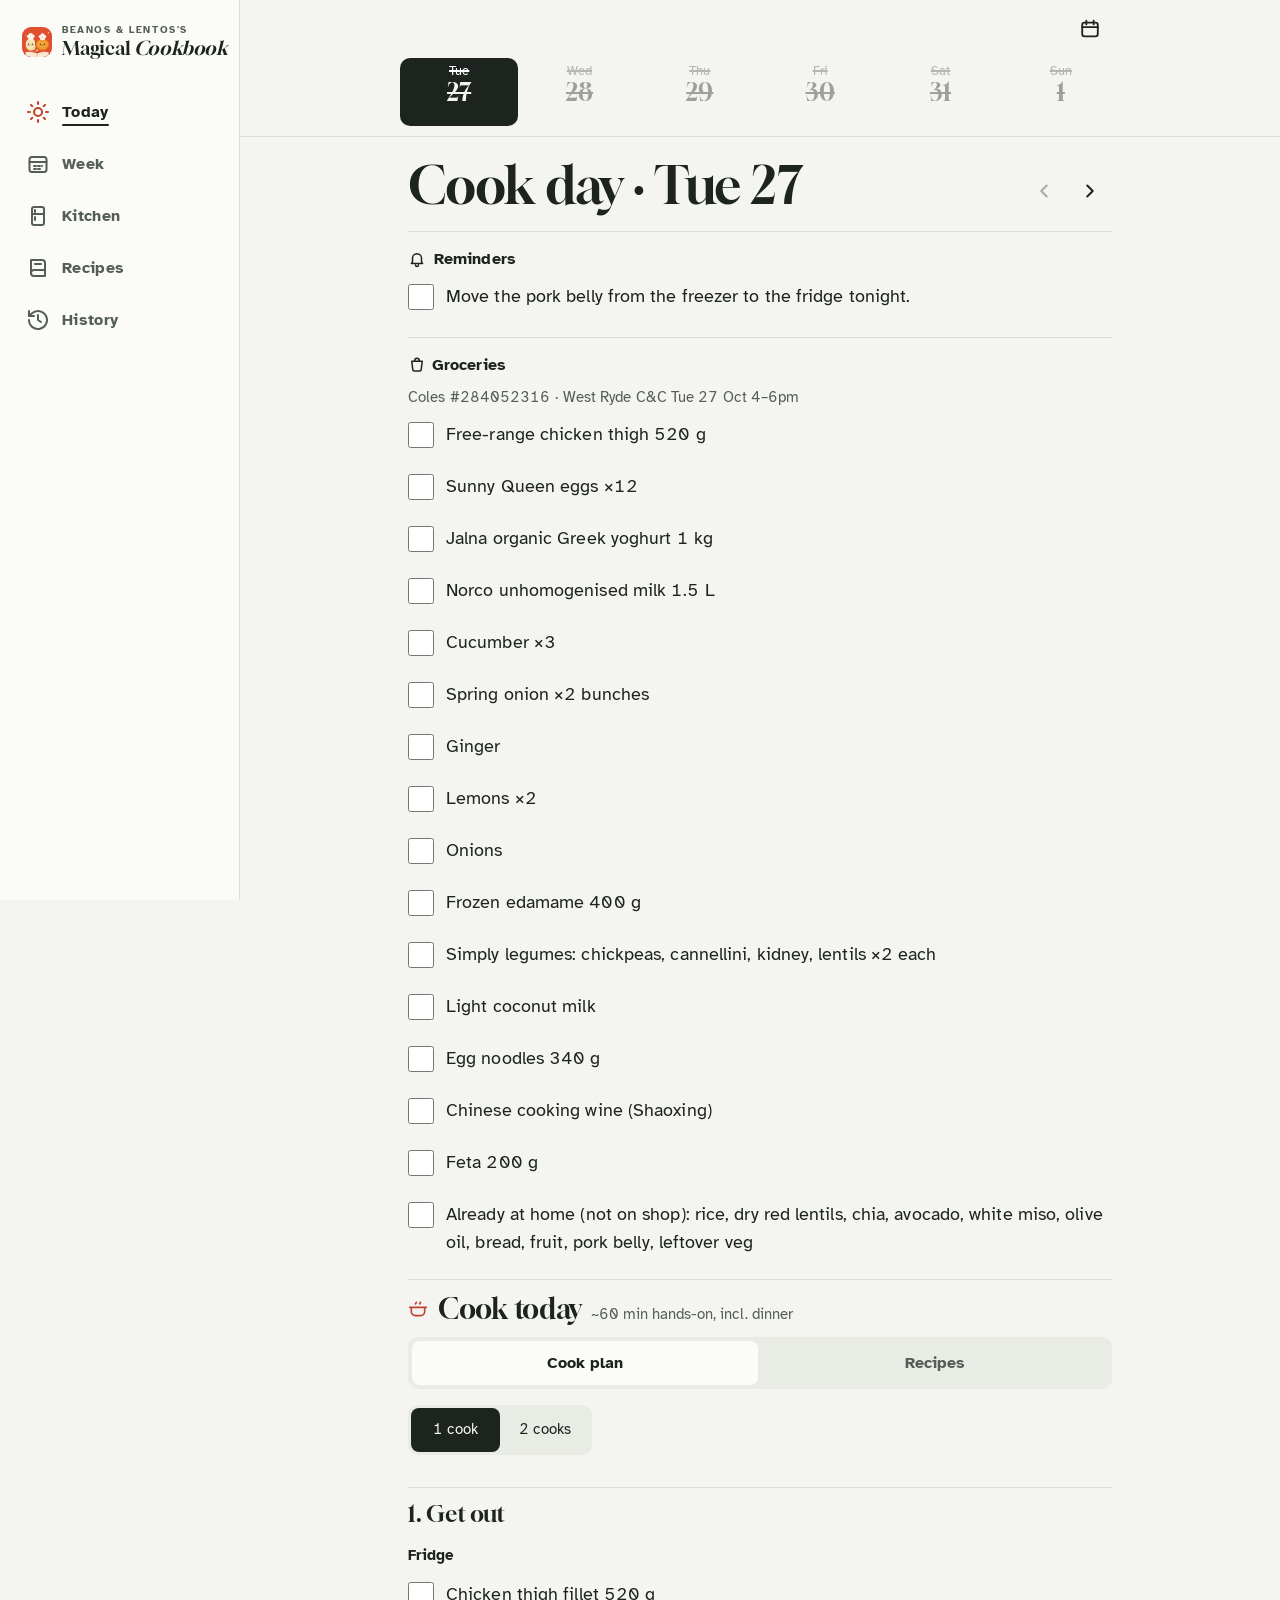
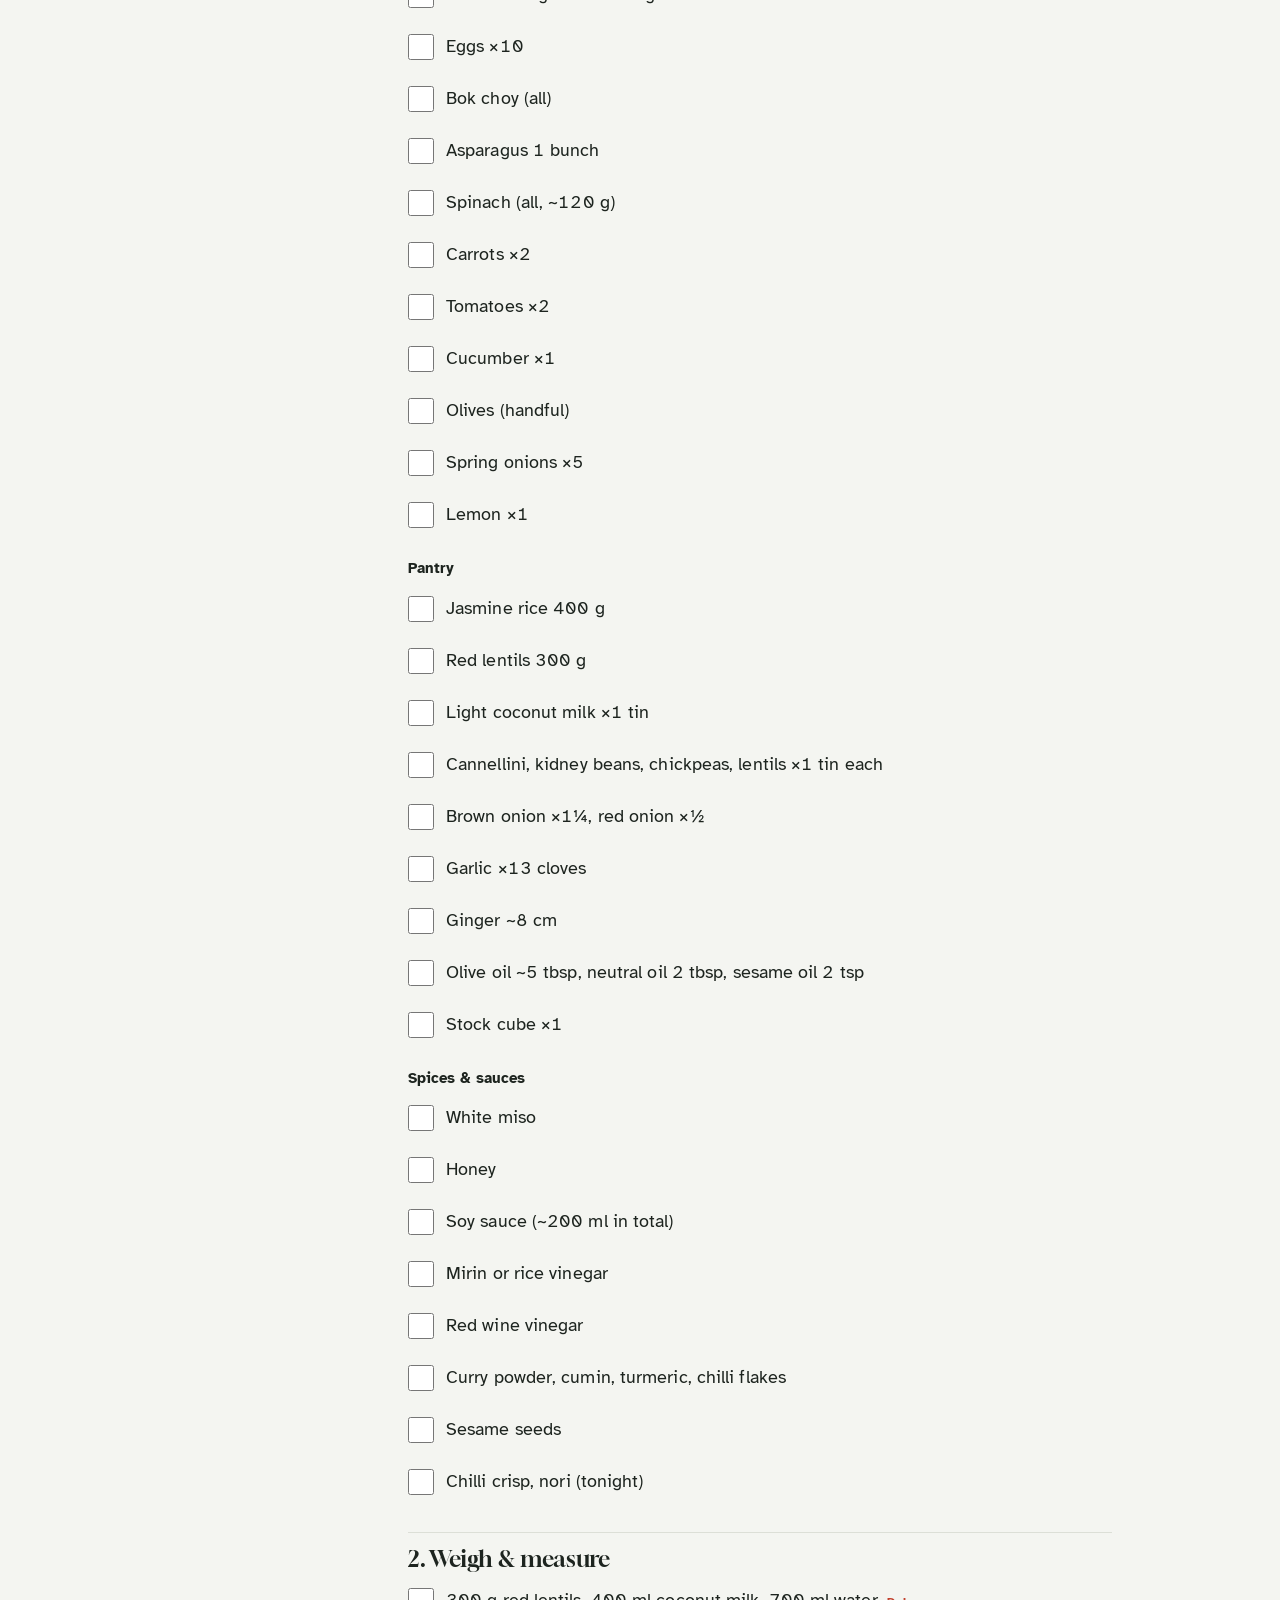
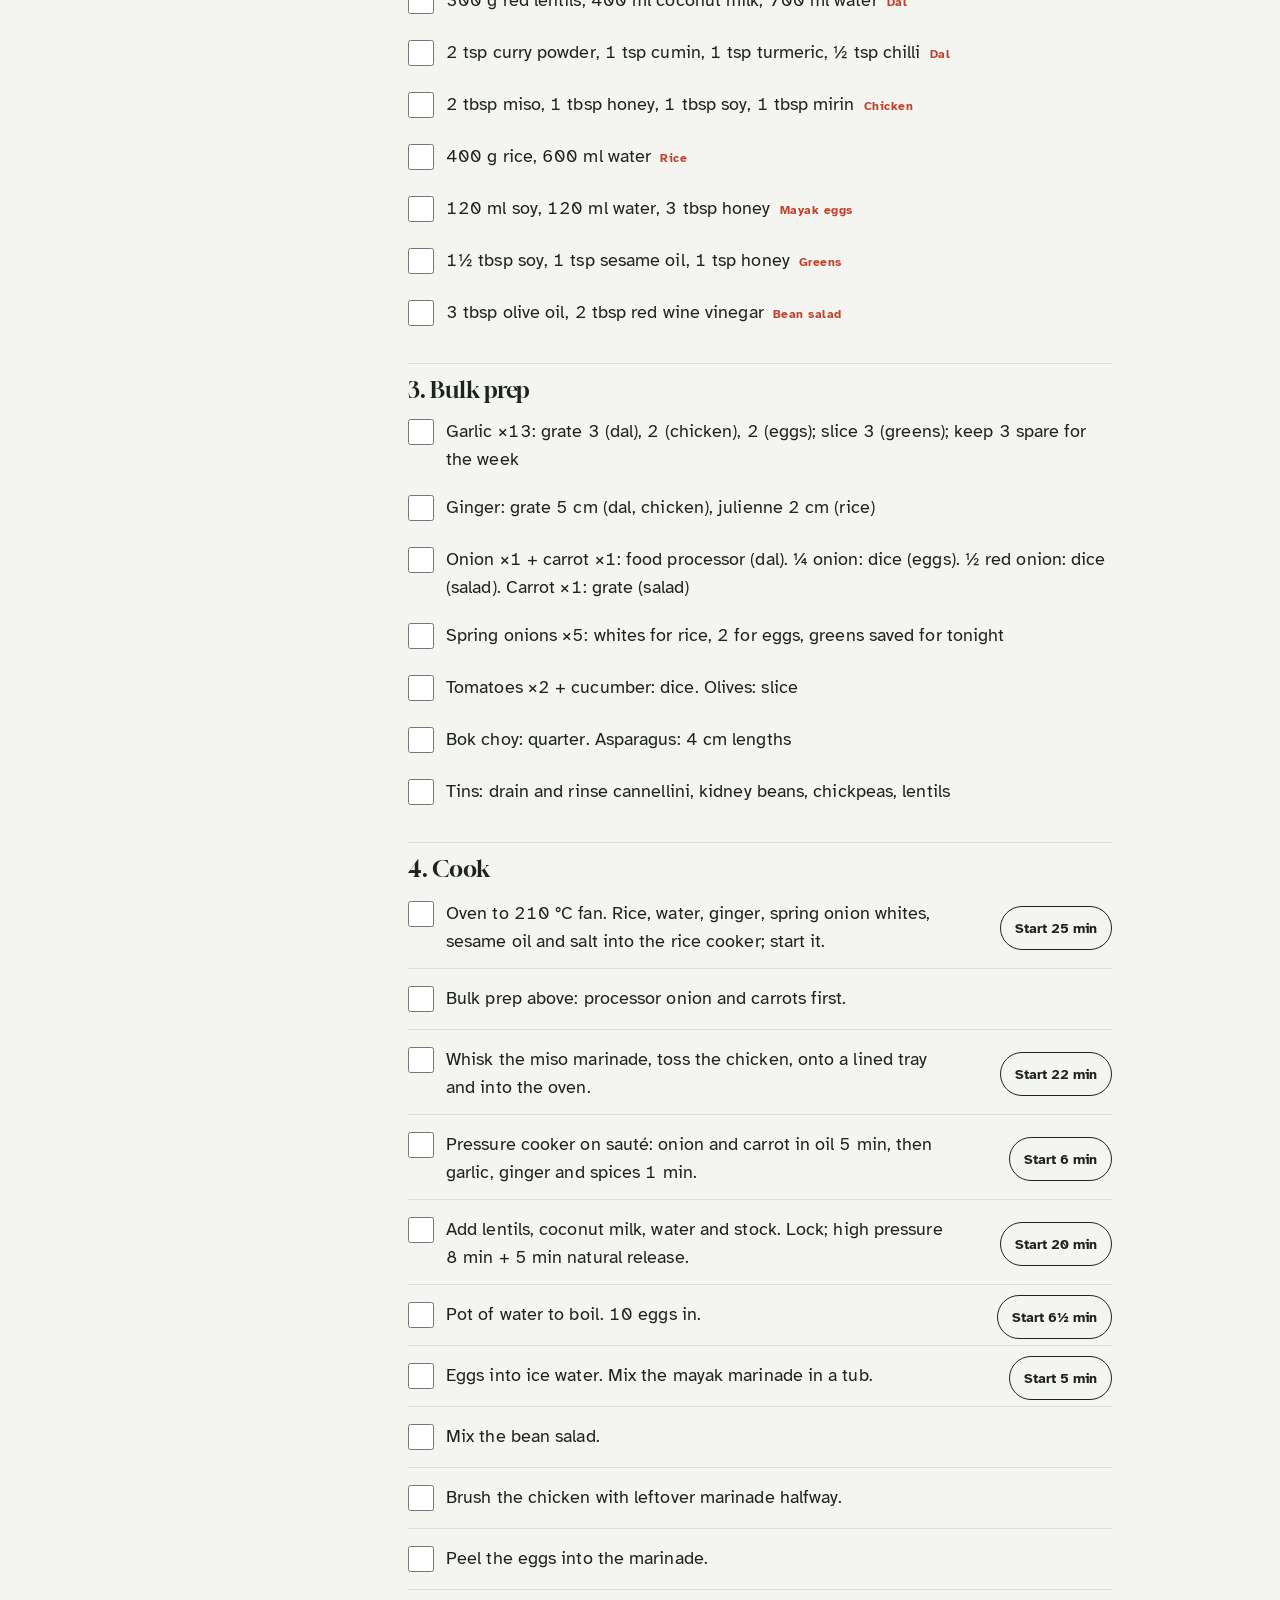
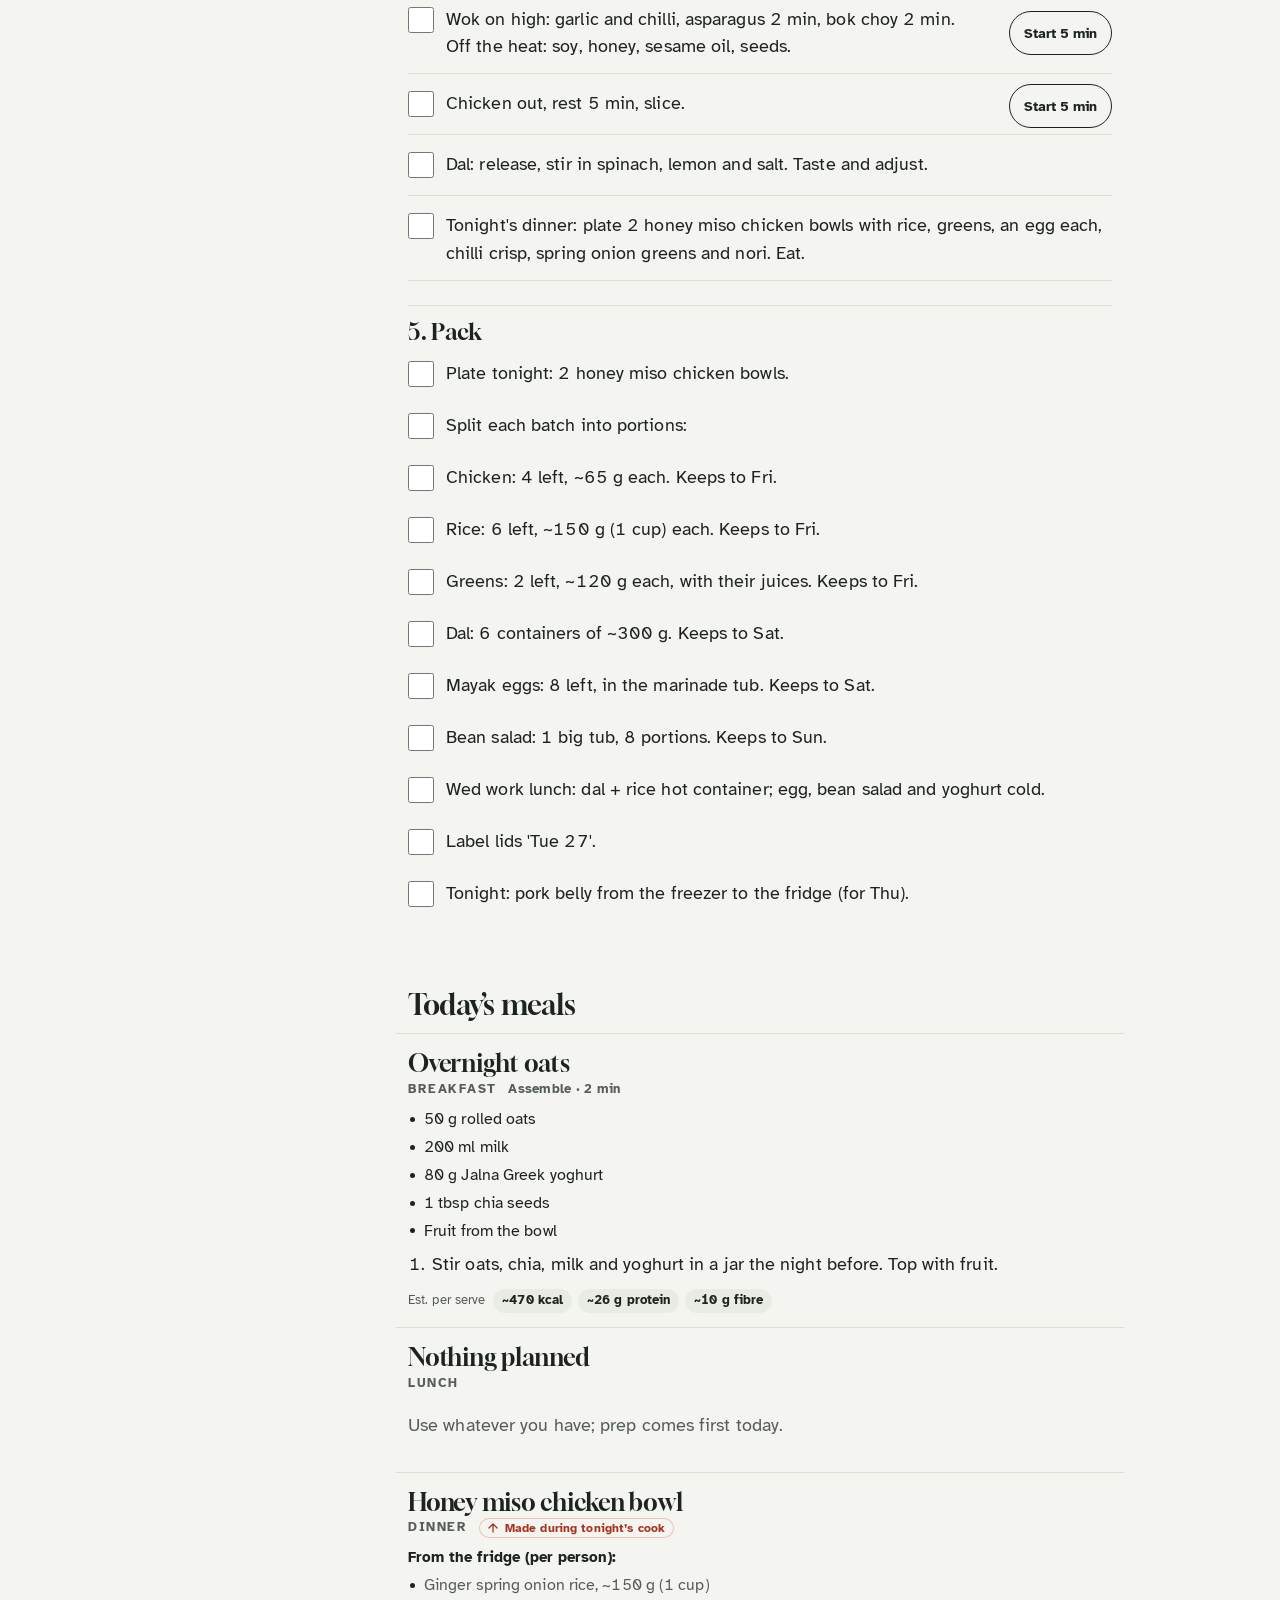
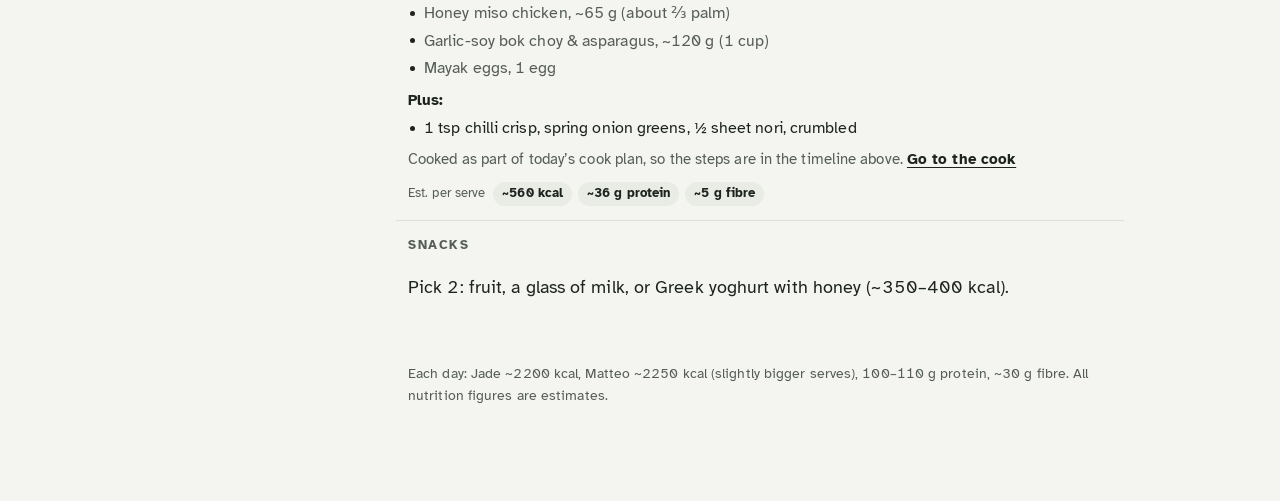
==== commit 5c93662c: "Add week Tue 27 Oct – Sun 1 Nov 2026 (Pork belly & miso week) - Add weeks/2026-10-27.data.js with co" ====
--- a/index.html
+++ b/index.html
@@ -8,20 +8,20 @@
 <link rel="preconnect" href="https://fonts.gstatic.com" crossorigin>
 <link rel="preload" as="style" href="https://fonts.googleapis.com/css2?family=Atkinson+Hyperlegible:ital,wght@0,400;0,700;1,400&family=Gloock&display=swap">
 <link href="https://fonts.googleapis.com/css2?family=Atkinson+Hyperlegible:ital,wght@0,400;0,700;1,400&family=Gloock&display=swap" rel="stylesheet">
-<link rel="icon" href="favicon.svg?v=4721af70be" type="image/svg+xml">
-<link rel="icon" href="icons/favicon-32.png?v=4721af70be" sizes="32x32" type="image/png">
-<link rel="icon" href="icons/favicon-16.png?v=4721af70be" sizes="16x16" type="image/png">
-<link rel="apple-touch-icon" sizes="180x180" href="icons/apple-touch-icon.png?v=4721af70be">
-<link rel="manifest" href="manifest.webmanifest?v=4721af70be">
+<link rel="icon" href="favicon.svg?v=26253c1709" type="image/svg+xml">
+<link rel="icon" href="icons/favicon-32.png?v=26253c1709" sizes="32x32" type="image/png">
+<link rel="icon" href="icons/favicon-16.png?v=26253c1709" sizes="16x16" type="image/png">
+<link rel="apple-touch-icon" sizes="180x180" href="icons/apple-touch-icon.png?v=26253c1709">
+<link rel="manifest" href="manifest.webmanifest?v=26253c1709">
 <meta name="theme-color" content="#f4f5f1">
 <meta name="apple-mobile-web-app-capable" content="yes">
 <meta name="mobile-web-app-capable" content="yes">
 <meta name="apple-mobile-web-app-title" content="Cookbook">
-<link rel="stylesheet" href="styles.css?v=4721af70be">
+<link rel="stylesheet" href="styles.css?v=26253c1709">
 </head>
 <body>
 <nav class="sidenav" aria-label="Sections">
-  <a class="sn-brand" href="#today" aria-label="Beanos and Lentos's Magical Cookbook, Today"><img src="favicon.svg?v=4721af70be" alt="" width="36" height="36"><span class="sn-wm"><span class="wm-small">Beanos &amp; Lentos's</span><span class="wm-big">Magical <em>Cookbook</em></span></span></a>
+  <a class="sn-brand" href="#today" aria-label="Beanos and Lentos's Magical Cookbook, Today"><img src="favicon.svg?v=26253c1709" alt="" width="36" height="36"><span class="sn-wm"><span class="wm-small">Beanos &amp; Lentos's</span><span class="wm-big">Magical <em>Cookbook</em></span></span></a>
   <div class="sn-links">
   <a href="#today" data-nav="today"><svg viewBox="0 0 24 24" width="24" height="24" aria-hidden="true"><circle cx="12" cy="12" r="4" fill="none" stroke="currentColor" stroke-width="2" stroke-linecap="round" stroke-linejoin="round"/><path d="M12 2v2M12 20v2M4.9 4.9l1.4 1.4M17.7 17.7l1.4 1.4M2 12h2M20 12h2M4.9 19.1l1.4-1.4M17.7 6.3l1.4-1.4" fill="none" stroke="currentColor" stroke-width="2" stroke-linecap="round" stroke-linejoin="round"/></svg><span>Today</span></a>
   <a href="#week" data-nav="week"><svg viewBox="0 0 24 24" width="24" height="24" aria-hidden="true"><rect x="3.5" y="5" width="17" height="15" rx="2.5" fill="none" stroke="currentColor" stroke-width="2" stroke-linecap="round" stroke-linejoin="round"/><path d="M3.5 10h17M8 14h2M12 14h2M16 14h0M8 17h2M12 17h2" fill="none" stroke="currentColor" stroke-width="2" stroke-linecap="round" stroke-linejoin="round"/></svg><span>Week</span></a>
@@ -32,7 +32,7 @@
 </nav>
 <header class="top">
   <div class="bar">
-    <img src="favicon.svg?v=4721af70be" alt="" width="32" height="32" class="logo">
+    <img src="favicon.svg?v=26253c1709" alt="" width="32" height="32" class="logo">
     <a class="mid wordmark" href="#today" aria-label="Beanos and Lentos's Magical Cookbook, Today"><span class="wm-small">Beanos &amp; Lentos's</span><span class="wm-big">Magical <em>Cookbook</em></span></a>
     <button type="button" class="icon-btn" id="cal-btn" aria-label="Open calendar" aria-expanded="false" aria-controls="cal-pop"><svg viewBox="0 0 24 24" width="22" height="22" aria-hidden="true"><rect x="3.5" y="5" width="17" height="15" rx="2.5" fill="none" stroke="currentColor" stroke-width="2"/><path d="M3.5 10h17M8 3v4M16 3v4" fill="none" stroke="currentColor" stroke-width="2" stroke-linecap="round"/></svg></button>
   </div>
@@ -45,7 +45,7 @@
     <div id="today-body"><noscript><p>Turn on JavaScript to see the plan.</p></noscript></div>
   </section>
   <section class="view" id="v-week" aria-labelledby="week-title" hidden>
-    <h1 id="week-title">This week <span class="h-sub">Tue 20 – Sun 25 Oct</span></h1>
+    <h1 id="week-title">This week <span class="h-sub">Tue 27 Oct – Sun 1 Nov</span></h1>
     <div id="overview-body"></div>
   </section>
   <section class="view" id="v-kitchen" aria-labelledby="kitchen-title" hidden>
@@ -75,8 +75,8 @@
 
 <div class="toast" id="toast" role="status" aria-live="polite" hidden></div>
 <a href="#today" class="timer-pill" id="timer-pill" hidden></a>
-<script src="weeks/2026-10-20.data.js?v=4721af70be"></script>
-<script src="weeks.js?v=4721af70be"></script>
-<script src="app.js?v=4721af70be"></script>
+<script src="weeks/2026-10-27.data.js?v=26253c1709"></script>
+<script src="weeks.js?v=26253c1709"></script>
+<script src="app.js?v=26253c1709"></script>
 </body>
 </html>
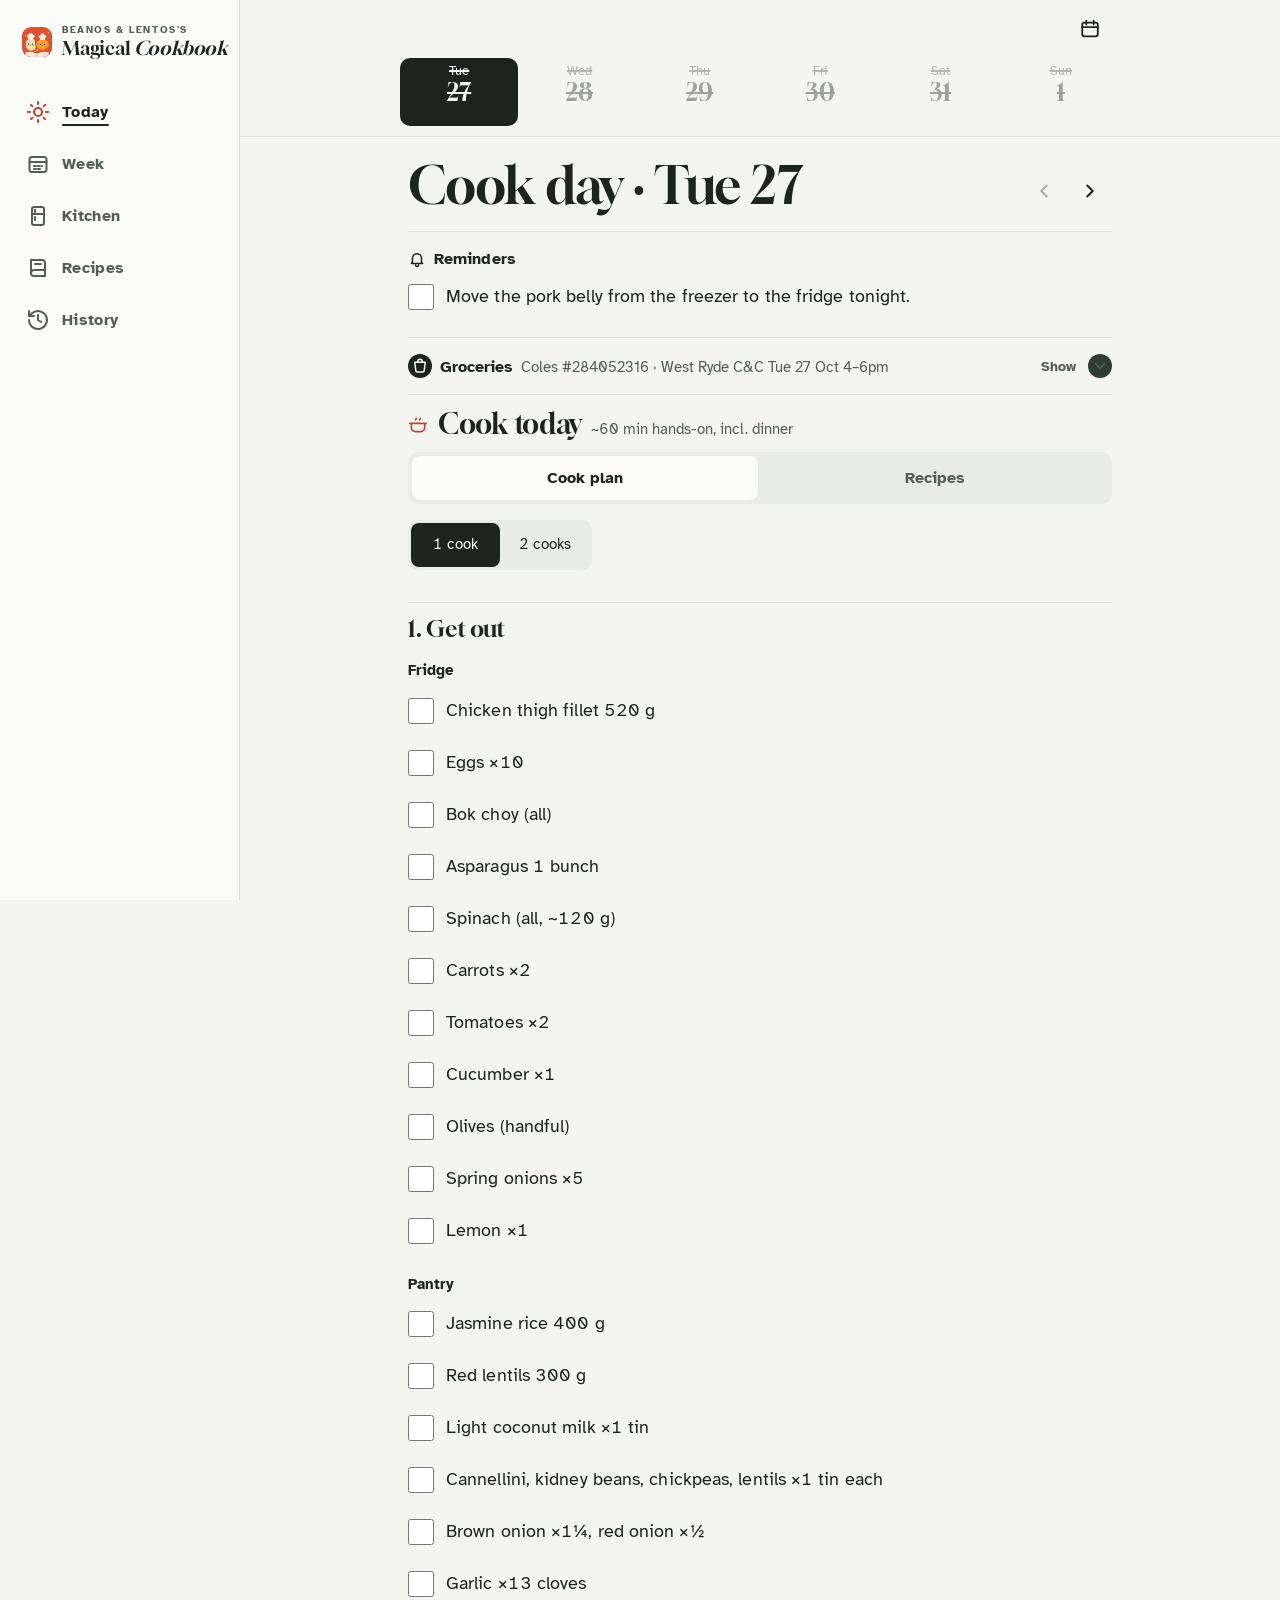
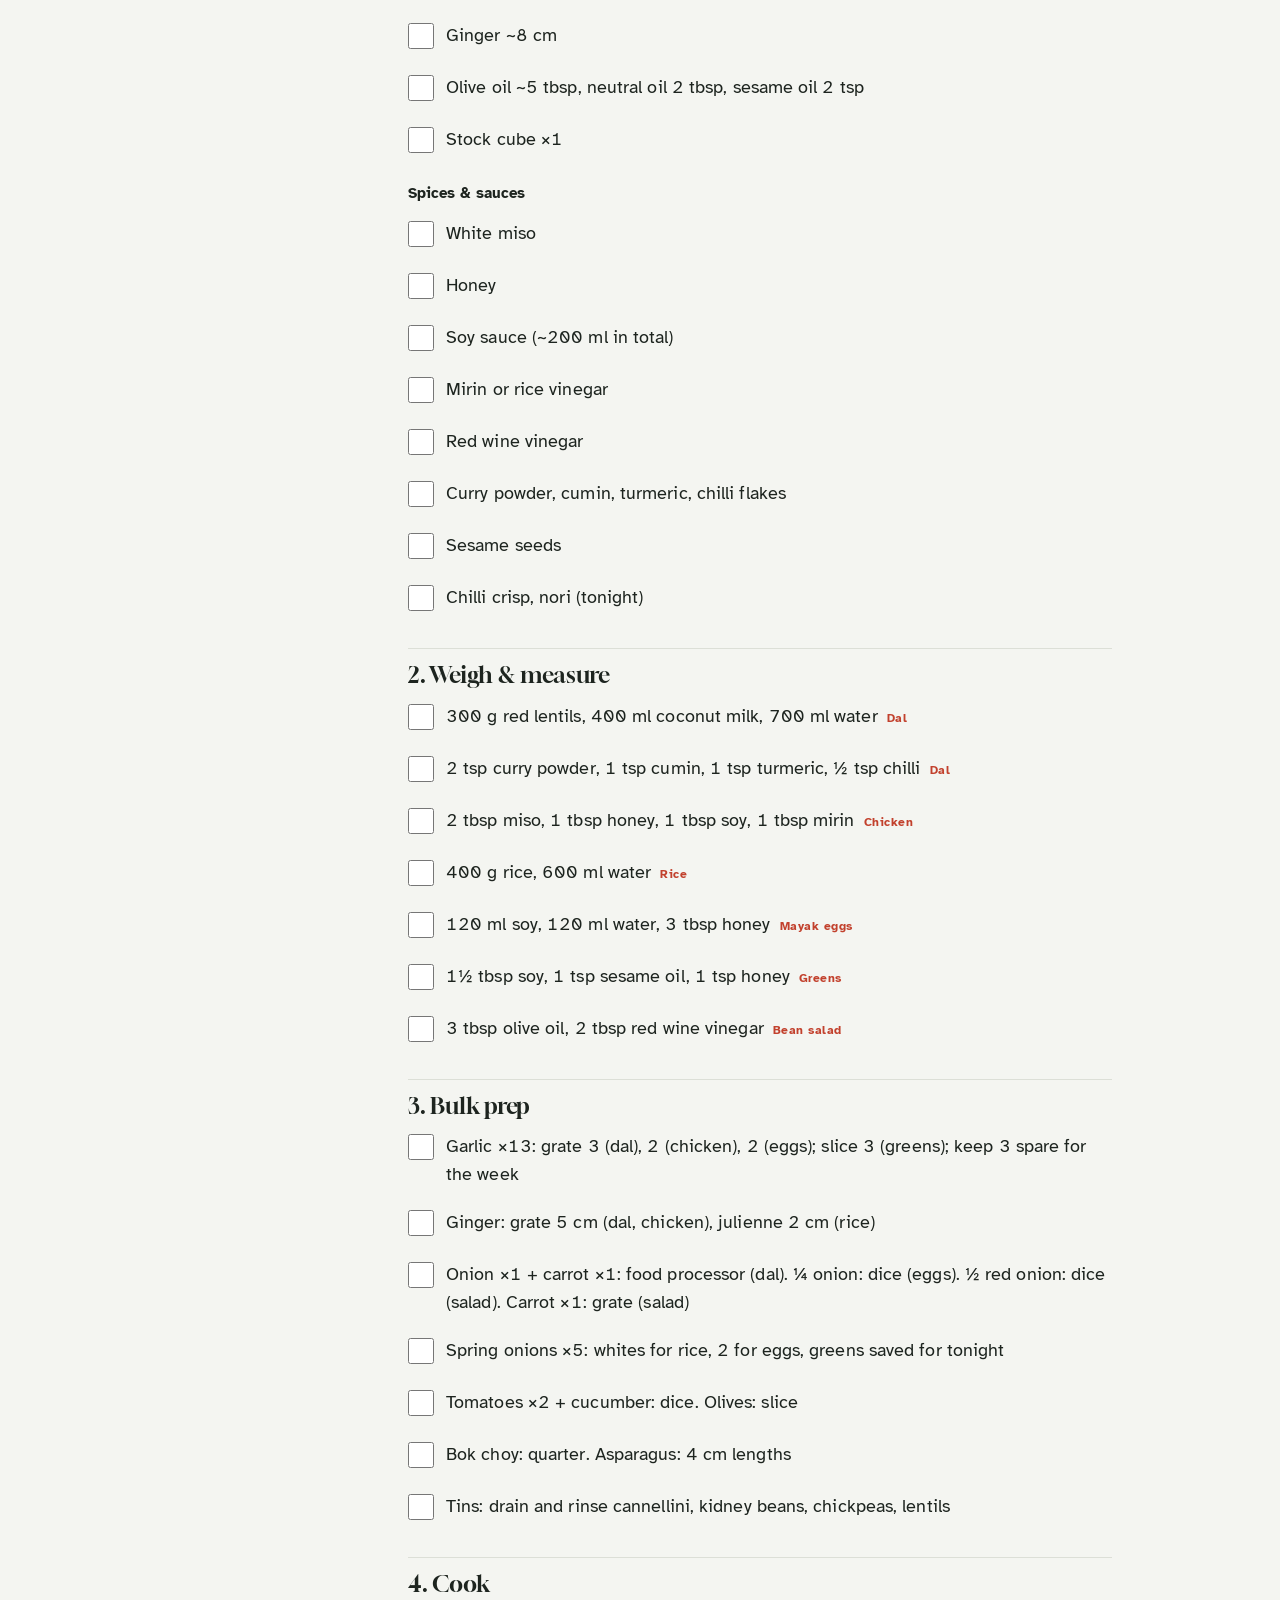
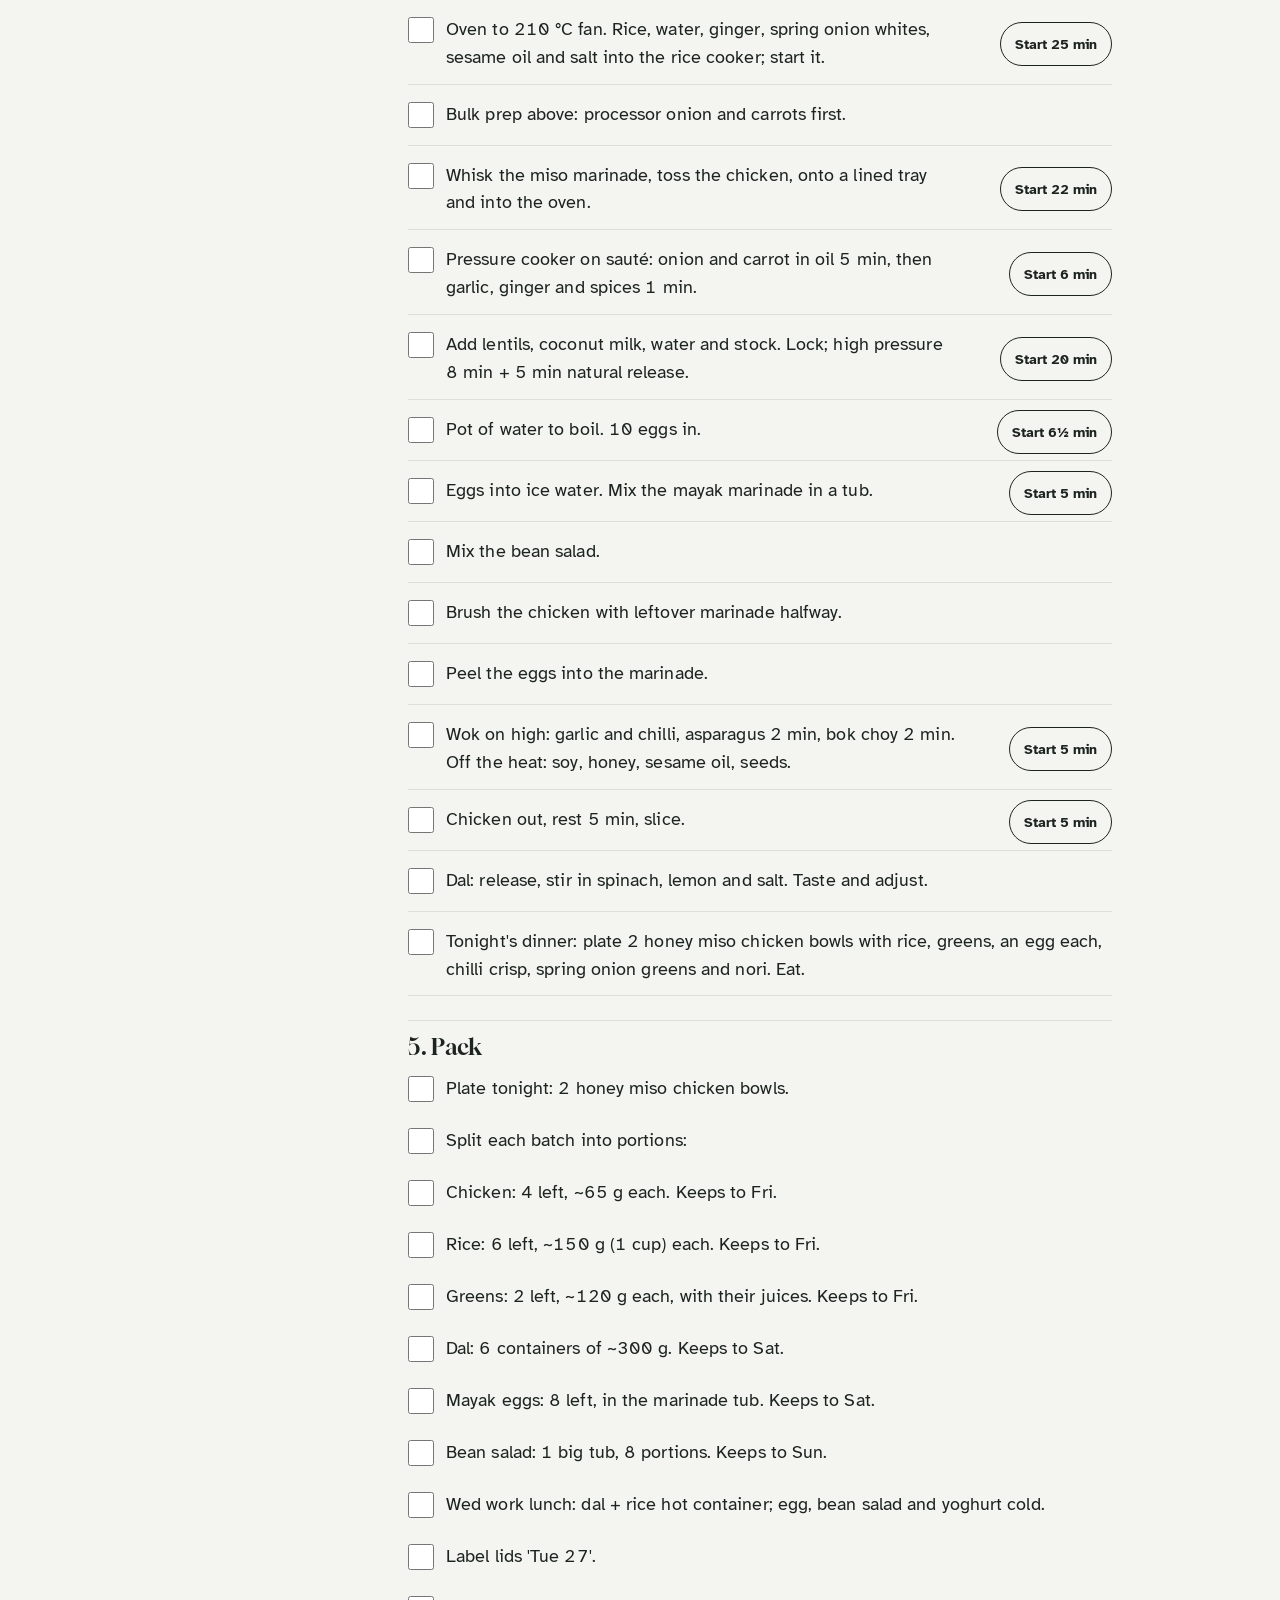
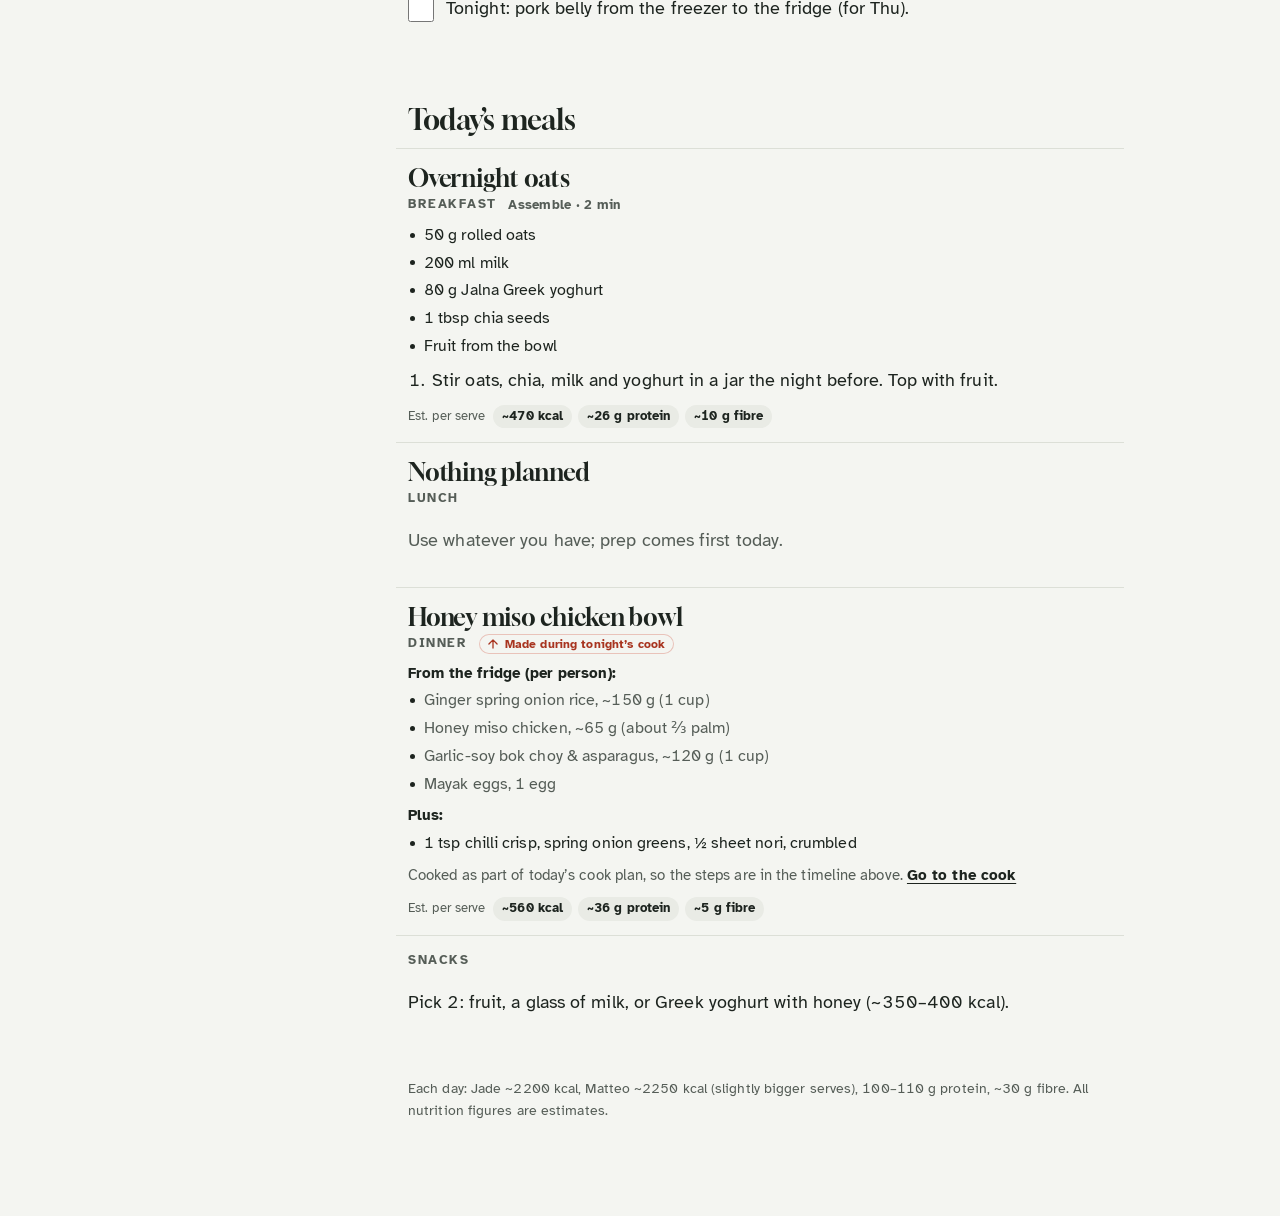
==== commit 36215b47: "Add collapsible expander to grocery sections - Modified tickBox function to support always-collapsib" ====
--- a/index.html
+++ b/index.html
@@ -8,20 +8,20 @@
 <link rel="preconnect" href="https://fonts.gstatic.com" crossorigin>
 <link rel="preload" as="style" href="https://fonts.googleapis.com/css2?family=Atkinson+Hyperlegible:ital,wght@0,400;0,700;1,400&family=Gloock&display=swap">
 <link href="https://fonts.googleapis.com/css2?family=Atkinson+Hyperlegible:ital,wght@0,400;0,700;1,400&family=Gloock&display=swap" rel="stylesheet">
-<link rel="icon" href="favicon.svg?v=26253c1709" type="image/svg+xml">
-<link rel="icon" href="icons/favicon-32.png?v=26253c1709" sizes="32x32" type="image/png">
-<link rel="icon" href="icons/favicon-16.png?v=26253c1709" sizes="16x16" type="image/png">
-<link rel="apple-touch-icon" sizes="180x180" href="icons/apple-touch-icon.png?v=26253c1709">
-<link rel="manifest" href="manifest.webmanifest?v=26253c1709">
+<link rel="icon" href="favicon.svg?v=ec18415863" type="image/svg+xml">
+<link rel="icon" href="icons/favicon-32.png?v=ec18415863" sizes="32x32" type="image/png">
+<link rel="icon" href="icons/favicon-16.png?v=ec18415863" sizes="16x16" type="image/png">
+<link rel="apple-touch-icon" sizes="180x180" href="icons/apple-touch-icon.png?v=ec18415863">
+<link rel="manifest" href="manifest.webmanifest?v=ec18415863">
 <meta name="theme-color" content="#f4f5f1">
 <meta name="apple-mobile-web-app-capable" content="yes">
 <meta name="mobile-web-app-capable" content="yes">
 <meta name="apple-mobile-web-app-title" content="Cookbook">
-<link rel="stylesheet" href="styles.css?v=26253c1709">
+<link rel="stylesheet" href="styles.css?v=ec18415863">
 </head>
 <body>
 <nav class="sidenav" aria-label="Sections">
-  <a class="sn-brand" href="#today" aria-label="Beanos and Lentos's Magical Cookbook, Today"><img src="favicon.svg?v=26253c1709" alt="" width="36" height="36"><span class="sn-wm"><span class="wm-small">Beanos &amp; Lentos's</span><span class="wm-big">Magical <em>Cookbook</em></span></span></a>
+  <a class="sn-brand" href="#today" aria-label="Beanos and Lentos's Magical Cookbook, Today"><img src="favicon.svg?v=ec18415863" alt="" width="36" height="36"><span class="sn-wm"><span class="wm-small">Beanos &amp; Lentos's</span><span class="wm-big">Magical <em>Cookbook</em></span></span></a>
   <div class="sn-links">
   <a href="#today" data-nav="today"><svg viewBox="0 0 24 24" width="24" height="24" aria-hidden="true"><circle cx="12" cy="12" r="4" fill="none" stroke="currentColor" stroke-width="2" stroke-linecap="round" stroke-linejoin="round"/><path d="M12 2v2M12 20v2M4.9 4.9l1.4 1.4M17.7 17.7l1.4 1.4M2 12h2M20 12h2M4.9 19.1l1.4-1.4M17.7 6.3l1.4-1.4" fill="none" stroke="currentColor" stroke-width="2" stroke-linecap="round" stroke-linejoin="round"/></svg><span>Today</span></a>
   <a href="#week" data-nav="week"><svg viewBox="0 0 24 24" width="24" height="24" aria-hidden="true"><rect x="3.5" y="5" width="17" height="15" rx="2.5" fill="none" stroke="currentColor" stroke-width="2" stroke-linecap="round" stroke-linejoin="round"/><path d="M3.5 10h17M8 14h2M12 14h2M16 14h0M8 17h2M12 17h2" fill="none" stroke="currentColor" stroke-width="2" stroke-linecap="round" stroke-linejoin="round"/></svg><span>Week</span></a>
@@ -32,7 +32,7 @@
 </nav>
 <header class="top">
   <div class="bar">
-    <img src="favicon.svg?v=26253c1709" alt="" width="32" height="32" class="logo">
+    <img src="favicon.svg?v=ec18415863" alt="" width="32" height="32" class="logo">
     <a class="mid wordmark" href="#today" aria-label="Beanos and Lentos's Magical Cookbook, Today"><span class="wm-small">Beanos &amp; Lentos's</span><span class="wm-big">Magical <em>Cookbook</em></span></a>
     <button type="button" class="icon-btn" id="cal-btn" aria-label="Open calendar" aria-expanded="false" aria-controls="cal-pop"><svg viewBox="0 0 24 24" width="22" height="22" aria-hidden="true"><rect x="3.5" y="5" width="17" height="15" rx="2.5" fill="none" stroke="currentColor" stroke-width="2"/><path d="M3.5 10h17M8 3v4M16 3v4" fill="none" stroke="currentColor" stroke-width="2" stroke-linecap="round"/></svg></button>
   </div>
@@ -75,8 +75,8 @@
 
 <div class="toast" id="toast" role="status" aria-live="polite" hidden></div>
 <a href="#today" class="timer-pill" id="timer-pill" hidden></a>
-<script src="weeks/2026-10-27.data.js?v=26253c1709"></script>
-<script src="weeks.js?v=26253c1709"></script>
-<script src="app.js?v=26253c1709"></script>
+<script src="weeks/2026-10-27.data.js?v=ec18415863"></script>
+<script src="weeks.js?v=ec18415863"></script>
+<script src="app.js?v=ec18415863"></script>
 </body>
 </html>
--- a/styles.css
+++ b/styles.css
@@ -275,6 +275,10 @@
 .tb-bar,.cookbar{display:flex;align-items:center;gap:12px;width:100%;min-height:56px;padding:12px 16px;margin:0;border:0;border-radius:14px;
   background:var(--herb-bg);color:var(--ink);font:700 1rem "Atkinson Hyperlegible",system-ui,sans-serif;text-align:left;cursor:pointer}
 .tb-bar:hover,.cookbar:hover{background:#d5e3d0}
+.always-collapsible .tb-bar{background:transparent;padding:14px 0;border-radius:0;justify-content:space-between}
+.always-collapsible .tb-bar:hover{background:transparent}
+.always-collapsible .tb-bar:hover .tb-a{text-decoration:underline;text-underline-offset:3px}
+.always-collapsible .tb-bar .tb-a{color:var(--mute)}
 .tb-msg,.cb-t{flex:1;color:var(--ink)}
 .tb-a,.cb-a{font-size:.9rem;font-weight:700;color:var(--herb);text-decoration:none}
 .tb-bar svg:first-child,.cookbar svg:first-child{flex:none;width:24px;height:24px;padding:3px;border-radius:50%;background:var(--herb);color:#fff}
@@ -297,6 +301,12 @@
 .tb .rin{padding:14px 16px 8px}
 .tb-title{display:flex;align-items:center;gap:8px;font-weight:700;font-size:1rem}
 .tb-title .ic,.tb-title svg{flex:none}
+.always-collapsible{border-top:1px solid var(--line)!important;margin:0}
+.always-collapsible .tb-body{padding-top:0}
+.always-collapsible .tb-bar{font-size:1.02rem}
+.always-collapsible.is-done .tb-bar svg:first-child{display:none}
+.tb-main-title{flex:1;display:flex;align-items:center;gap:8px}
+.tb-done-mark{display:inline-flex;color:var(--herb)}
 .remind.tb{background:var(--stone-bg)}
 .remind.tb .tb-title,.remind strong{color:var(--stone)}
 .grocery.tb{background:var(--herb-bg)}
